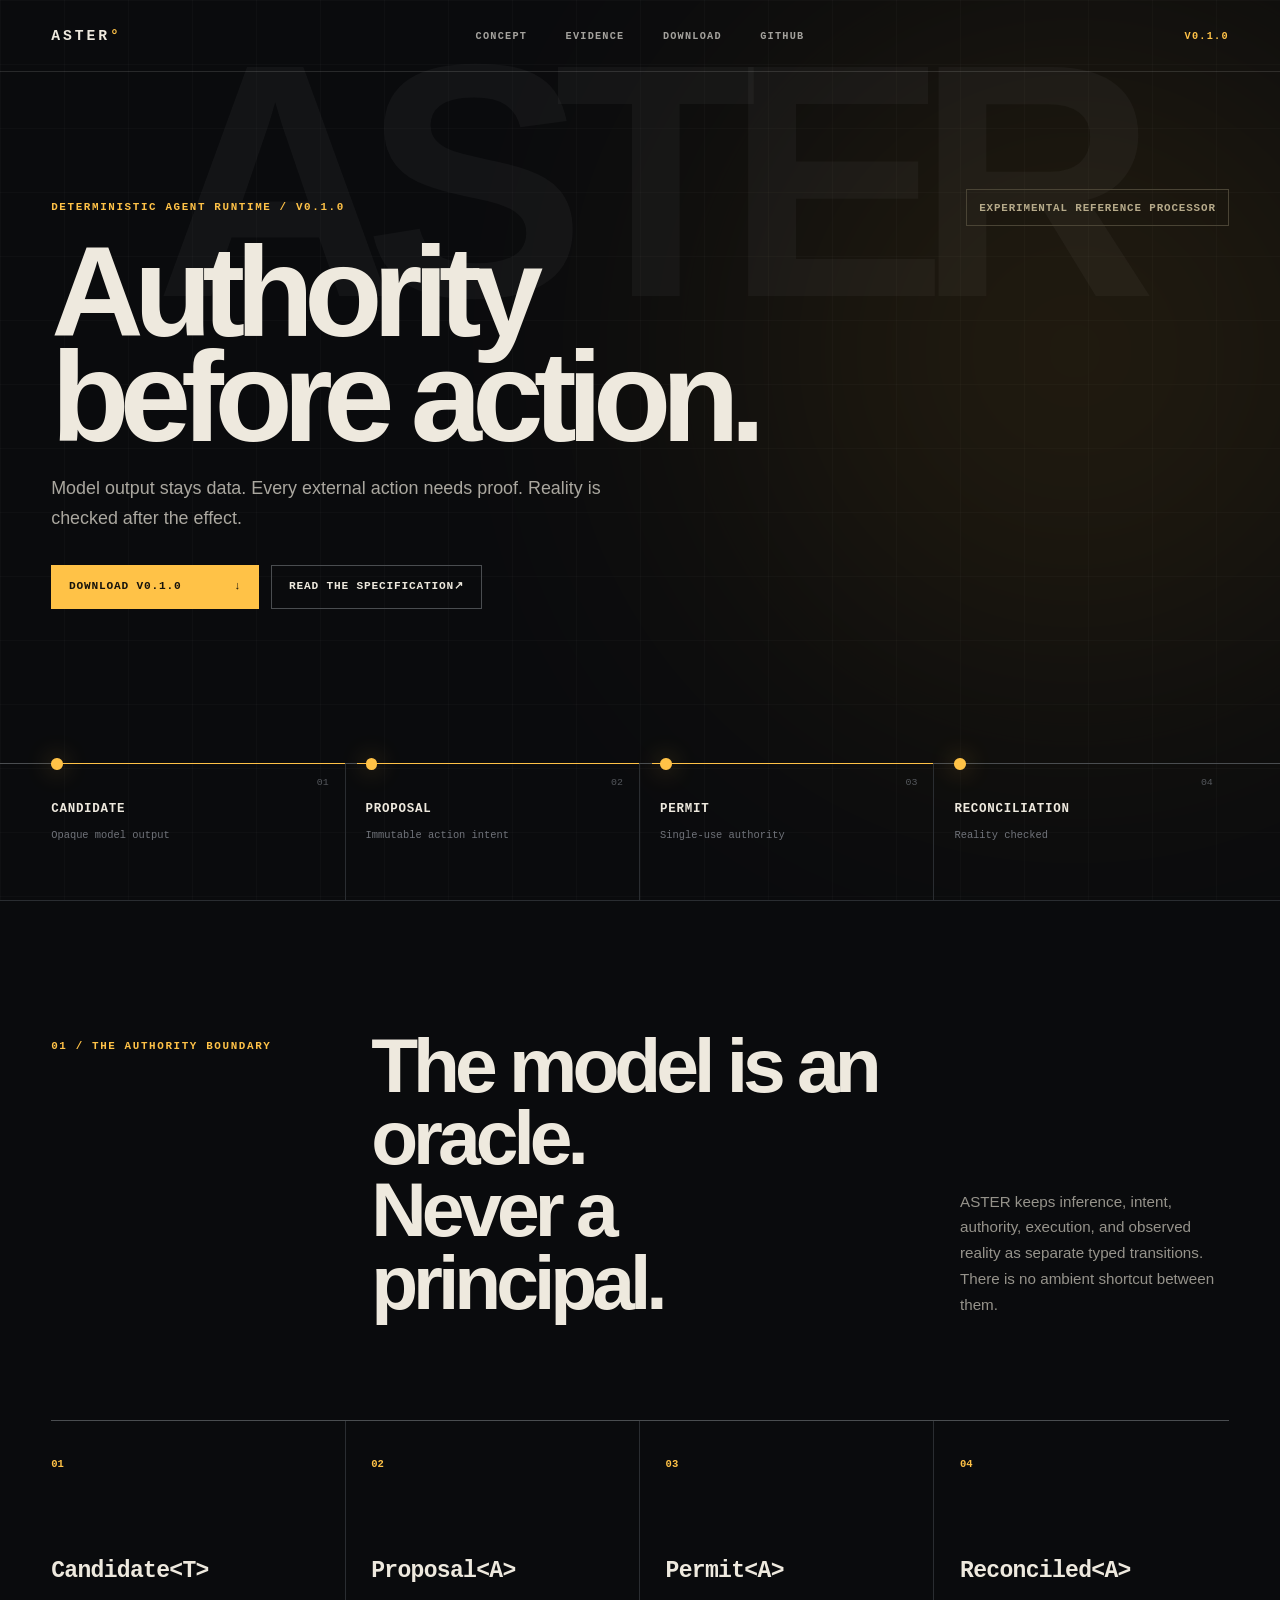
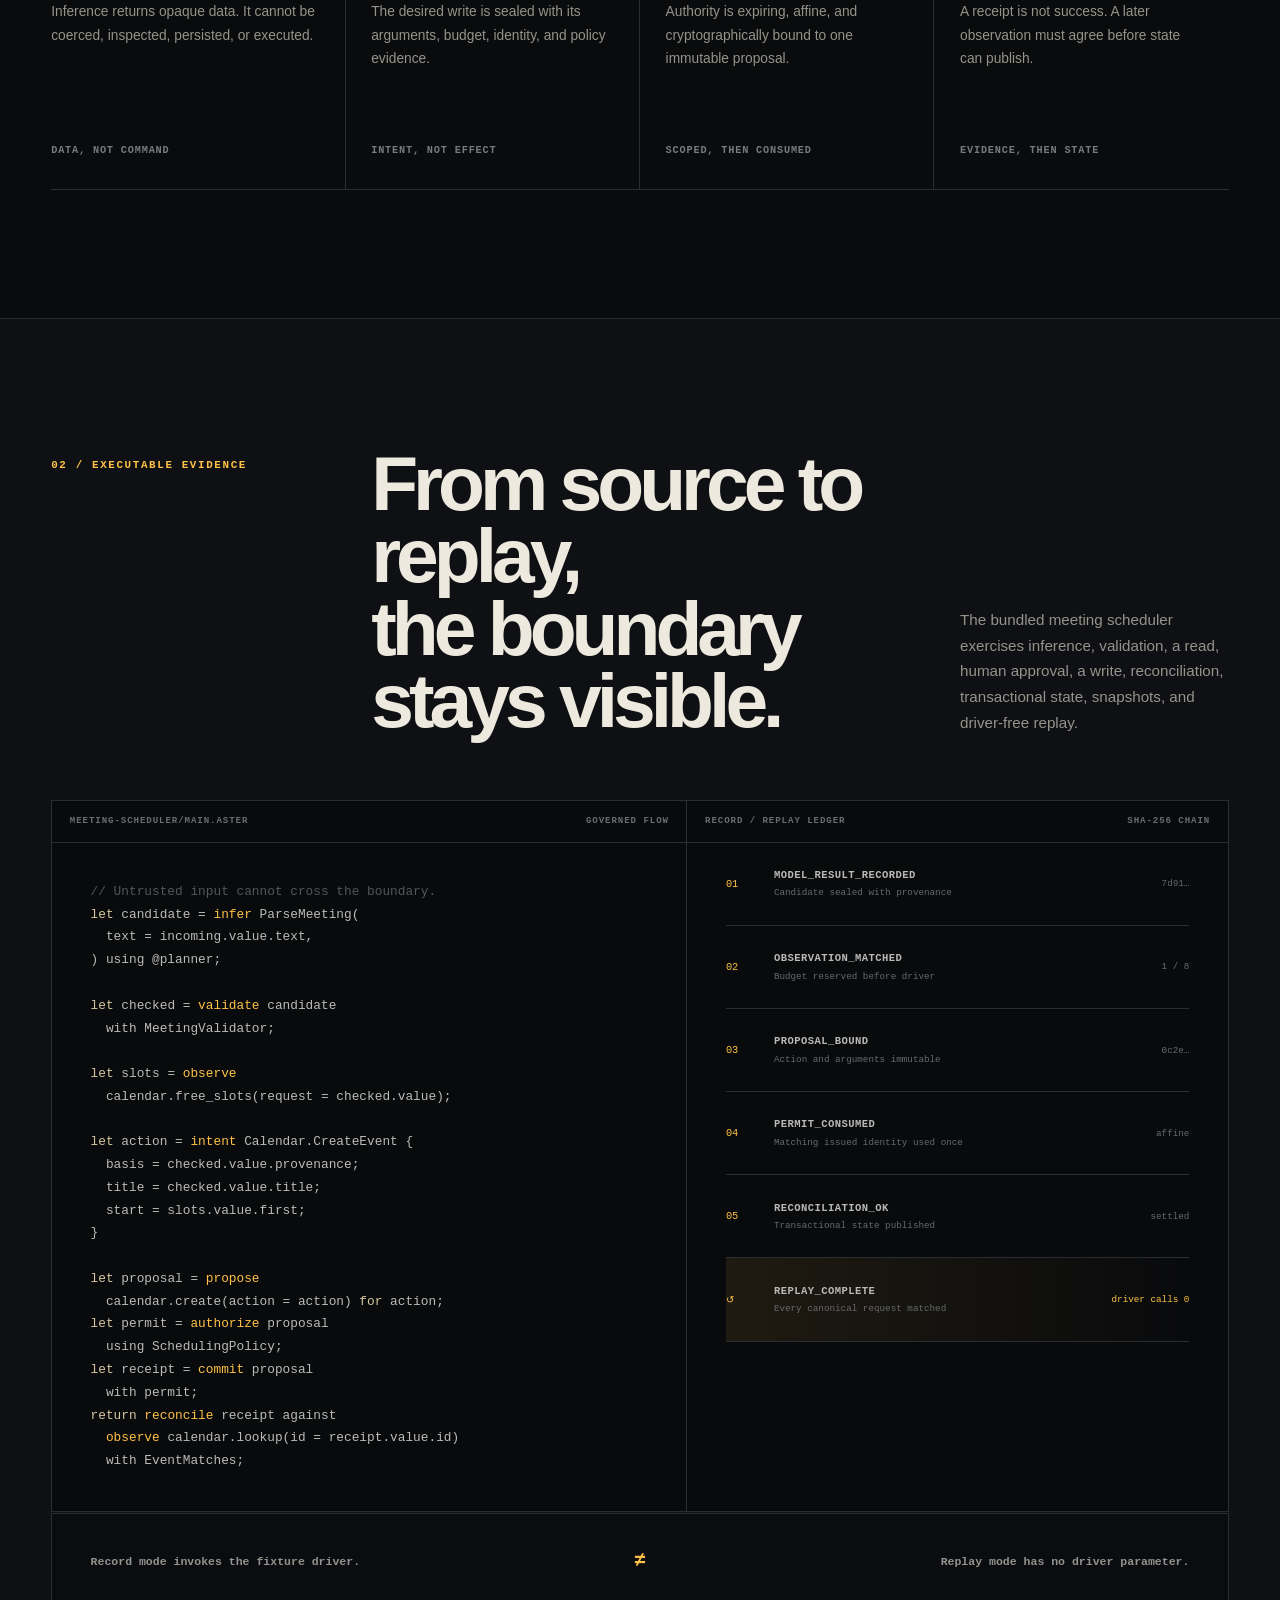
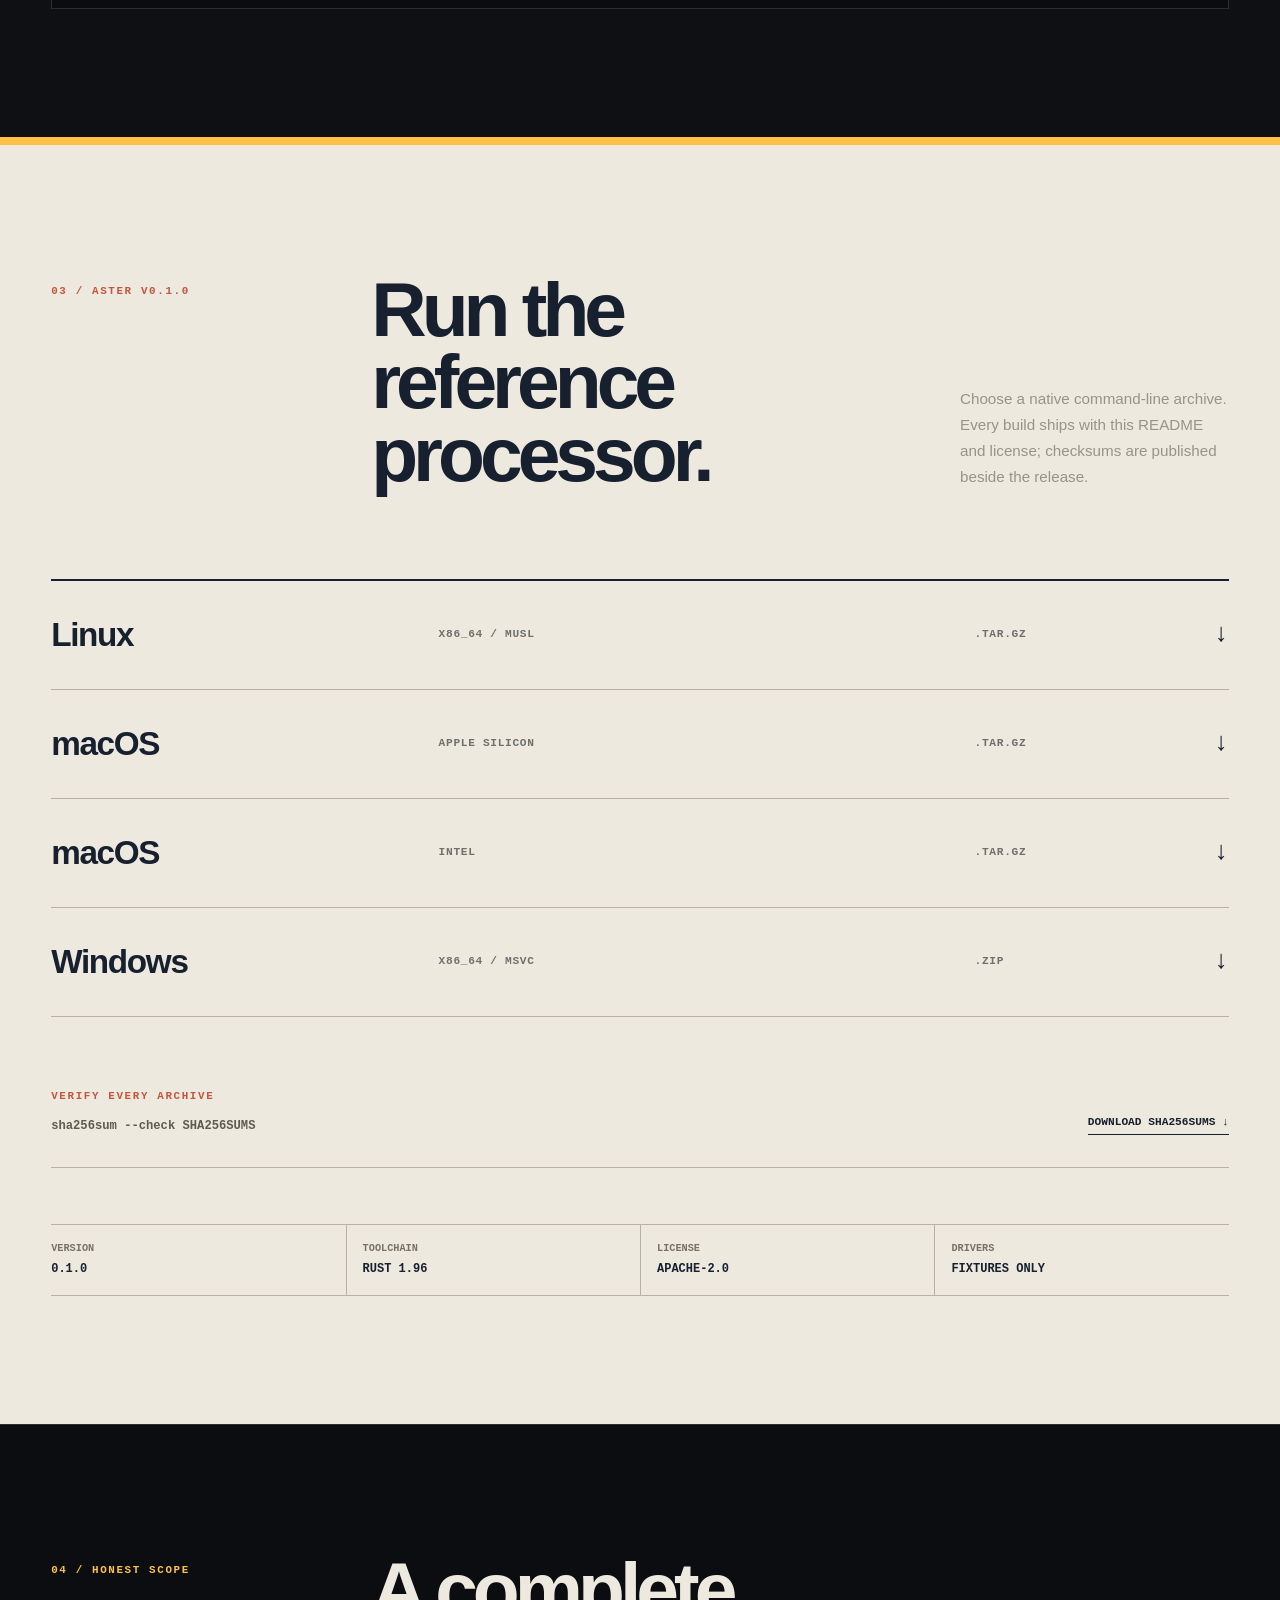
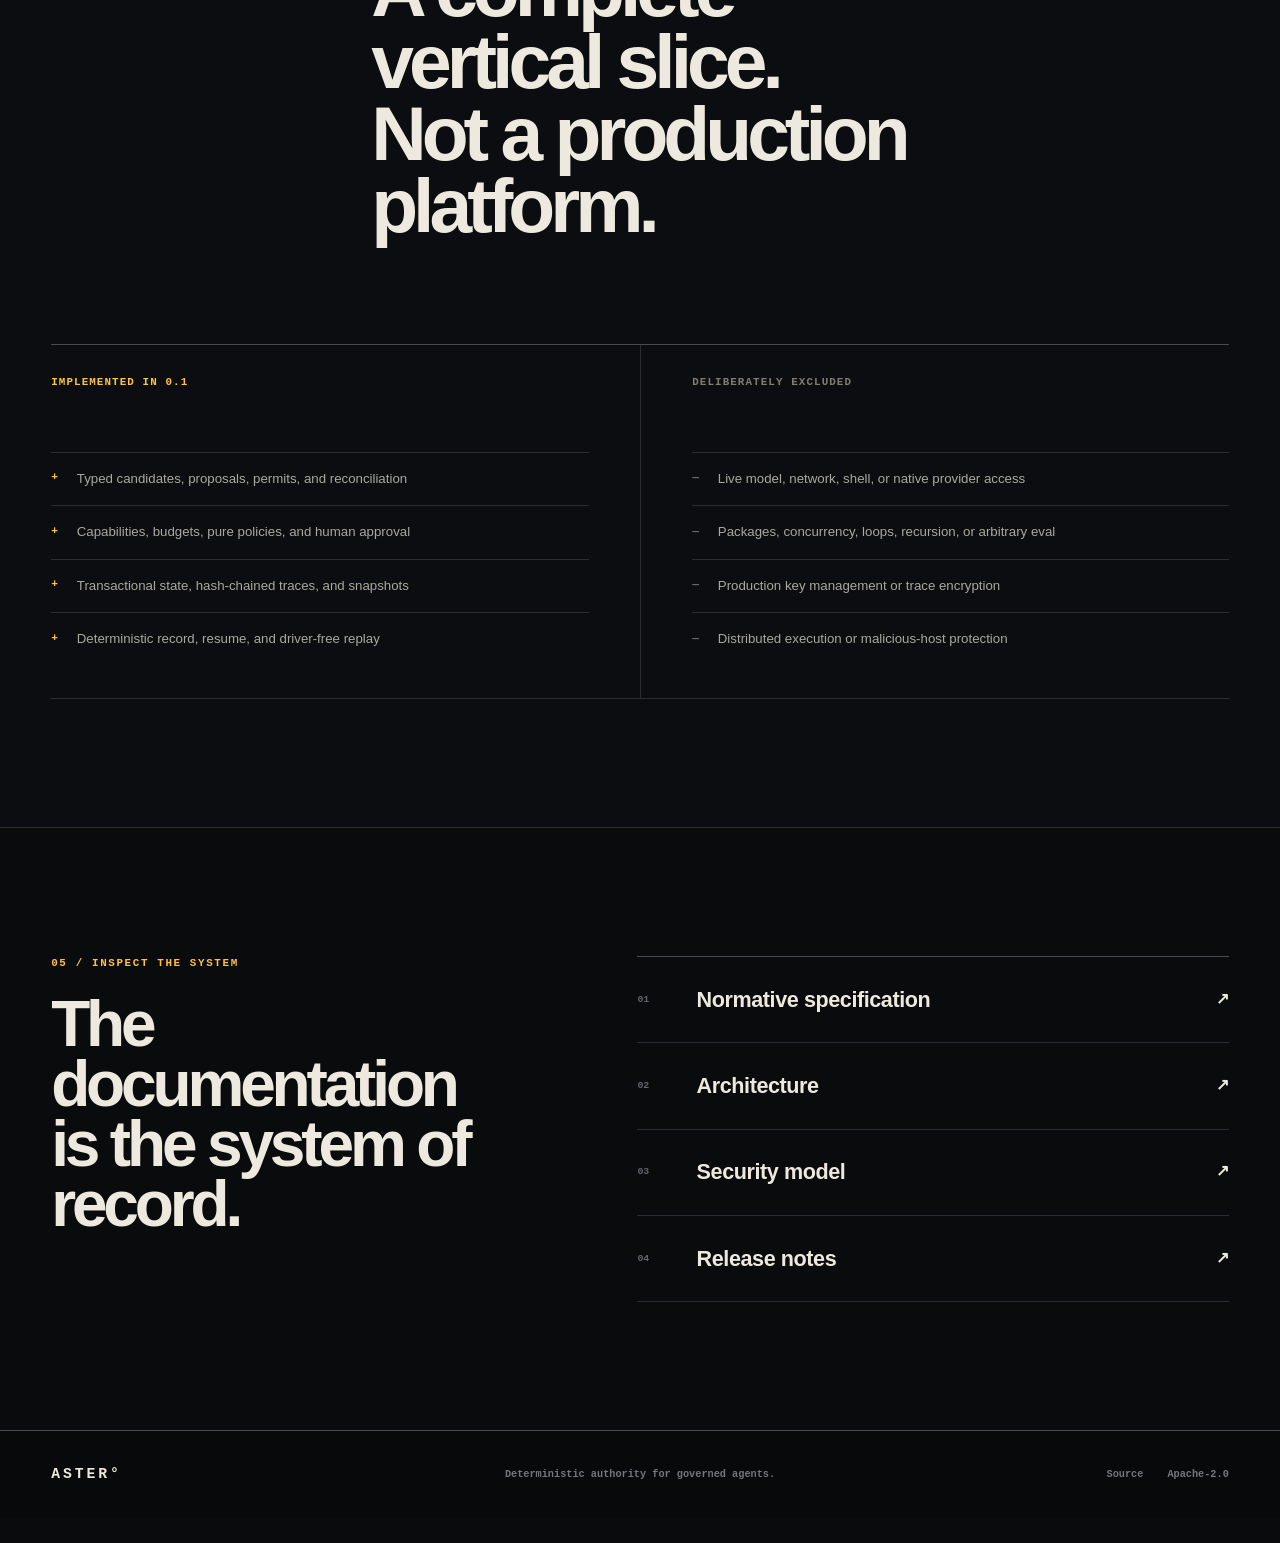
==== site/index.html @ 12bf4c84 "Build ASTER Operational Amber site" ====
<!doctype html>
<html lang="en">
  <head>
    <meta charset="utf-8">
    <meta name="viewport" content="width=device-width, initial-scale=1">
    <meta
      name="description"
      content="ASTER is a deterministic, auditable language and runtime for governed AI agents."
    >
    <meta name="theme-color" content="#0a0b0d">
    <title>ASTER — Authority before action</title>
    <link rel="stylesheet" href="styles.css">
    <script src="site.js" defer></script>
  </head>
  <body>
    <a class="skip-link" href="#main-content">Skip to content</a>

    <header class="site-header" aria-label="Primary navigation">
      <a class="brand" href="#hero" aria-label="ASTER home">
        ASTER<span aria-hidden="true">°</span>
      </a>
      <nav aria-label="Main navigation">
        <a href="#boundary">Concept</a>
        <a href="#evidence">Evidence</a>
        <a href="#download">Download</a>
        <a href="https://github.com/kmizu/aster-lang">GitHub</a>
      </nav>
      <span class="header-version">v0.1.0</span>
    </header>

    <main id="main-content">
      <section class="hero" id="hero" aria-labelledby="hero-title">
        <div class="hero-wordmark" aria-hidden="true">ASTER</div>
        <div class="hero-glow" aria-hidden="true"></div>
        <div class="hero-content">
          <p class="eyebrow">Deterministic agent runtime / v0.1.0</p>
          <p class="status-mark">Experimental reference processor</p>
          <h1 id="hero-title">Authority<br>before action.</h1>
          <p class="hero-lede">
            Model output stays data. Every external action needs proof. Reality
            is checked after the effect.
          </p>
          <div class="hero-actions">
            <a class="button button-primary" href="#download">
              Download v0.1.0 <span aria-hidden="true">↓</span>
            </a>
            <a
              class="button button-secondary"
              href="https://github.com/kmizu/aster-lang/blob/v0.1.0/docs/spec/aster-0.1.md"
            >
              Read the specification <span aria-hidden="true">↗</span>
            </a>
          </div>
        </div>

        <ol class="hero-trace" aria-label="ASTER authority boundary">
          <li class="trace-stage" data-trace-stage>
            <span class="trace-index">01</span>
            <strong>Candidate</strong>
            <span>Opaque model output</span>
          </li>
          <li class="trace-stage" data-trace-stage>
            <span class="trace-index">02</span>
            <strong>Proposal</strong>
            <span>Immutable action intent</span>
          </li>
          <li class="trace-stage" data-trace-stage>
            <span class="trace-index">03</span>
            <strong>Permit</strong>
            <span>Single-use authority</span>
          </li>
          <li class="trace-stage" data-trace-stage>
            <span class="trace-index">04</span>
            <strong>Reconciliation</strong>
            <span>Reality checked</span>
          </li>
        </ol>
      </section>

      <section class="boundary section-dark" id="boundary" aria-labelledby="boundary-title">
        <div class="section-heading reveal" data-reveal>
          <p class="section-index">01 / The authority boundary</p>
          <h2 id="boundary-title">The model is an oracle.<br>Never a principal.</h2>
          <p>
            ASTER keeps inference, intent, authority, execution, and observed
            reality as separate typed transitions. There is no ambient shortcut
            between them.
          </p>
        </div>

        <div class="boundary-flow" aria-label="Four governed value transitions">
          <article class="boundary-step reveal" data-reveal>
            <span class="boundary-number">01</span>
            <h3>Candidate&lt;T&gt;</h3>
            <p>Inference returns opaque data. It cannot be coerced, inspected, persisted, or executed.</p>
            <strong>Data, not command</strong>
          </article>
          <article class="boundary-step reveal" data-reveal>
            <span class="boundary-number">02</span>
            <h3>Proposal&lt;A&gt;</h3>
            <p>The desired write is sealed with its arguments, budget, identity, and policy evidence.</p>
            <strong>Intent, not effect</strong>
          </article>
          <article class="boundary-step reveal" data-reveal>
            <span class="boundary-number">03</span>
            <h3>Permit&lt;A&gt;</h3>
            <p>Authority is expiring, affine, and cryptographically bound to one immutable proposal.</p>
            <strong>Scoped, then consumed</strong>
          </article>
          <article class="boundary-step reveal" data-reveal>
            <span class="boundary-number">04</span>
            <h3>Reconciled&lt;A&gt;</h3>
            <p>A receipt is not success. A later observation must agree before state can publish.</p>
            <strong>Evidence, then state</strong>
          </article>
        </div>
      </section>

      <section class="evidence section-dark" id="evidence" aria-labelledby="evidence-title">
        <div class="section-heading evidence-heading reveal" data-reveal>
          <p class="section-index">02 / Executable evidence</p>
          <h2 id="evidence-title">From source to replay,<br>the boundary stays visible.</h2>
          <p>
            The bundled meeting scheduler exercises inference, validation, a
            read, human approval, a write, reconciliation, transactional state,
            snapshots, and driver-free replay.
          </p>
        </div>

        <div class="evidence-grid">
          <div class="source-panel reveal" data-reveal aria-label="ASTER meeting workflow source">
            <div class="panel-label">
              <span>meeting-scheduler/main.aster</span>
              <span>governed flow</span>
            </div>
            <pre><code><span class="code-dim">// Untrusted input cannot cross the boundary.</span>
<span class="code-keyword">let</span> candidate = <span class="code-effect">infer</span> ParseMeeting(
  text = incoming.value.text,
) using @planner;

<span class="code-keyword">let</span> checked = <span class="code-effect">validate</span> candidate
  with MeetingValidator;

<span class="code-keyword">let</span> slots = <span class="code-effect">observe</span>
  calendar.free_slots(request = checked.value);

<span class="code-keyword">let</span> action = <span class="code-effect">intent</span> Calendar.CreateEvent {
  basis = checked.value.provenance;
  title = checked.value.title;
  start = slots.value.first;
}

<span class="code-keyword">let</span> proposal = <span class="code-effect">propose</span>
  calendar.create(action = action) <span class="code-keyword">for</span> action;
<span class="code-keyword">let</span> permit = <span class="code-effect">authorize</span> proposal
  using SchedulingPolicy;
<span class="code-keyword">let</span> receipt = <span class="code-effect">commit</span> proposal
  with permit;
<span class="code-keyword">return</span> <span class="code-effect">reconcile</span> receipt against
  <span class="code-effect">observe</span> calendar.lookup(id = receipt.value.id)
  with EventMatches;</code></pre>
          </div>

          <div class="ledger reveal" data-reveal aria-label="Recorded ASTER trace">
            <div class="panel-label">
              <span>record / replay ledger</span>
              <span>sha-256 chain</span>
            </div>
            <ol>
              <li>
                <span>01</span>
                <div><strong>MODEL_RESULT_RECORDED</strong><small>Candidate sealed with provenance</small></div>
                <code>7d91…</code>
              </li>
              <li>
                <span>02</span>
                <div><strong>OBSERVATION_MATCHED</strong><small>Budget reserved before driver</small></div>
                <code>1 / 8</code>
              </li>
              <li>
                <span>03</span>
                <div><strong>PROPOSAL_BOUND</strong><small>Action and arguments immutable</small></div>
                <code>0c2e…</code>
              </li>
              <li>
                <span>04</span>
                <div><strong>PERMIT_CONSUMED</strong><small>Matching issued identity used once</small></div>
                <code>affine</code>
              </li>
              <li>
                <span>05</span>
                <div><strong>RECONCILIATION_OK</strong><small>Transactional state published</small></div>
                <code>settled</code>
              </li>
              <li class="ledger-result">
                <span>↺</span>
                <div><strong>REPLAY_COMPLETE</strong><small>Every canonical request matched</small></div>
                <code>driver calls 0</code>
              </li>
            </ol>
          </div>
        </div>

        <div class="evidence-rule reveal" data-reveal>
          <p>Record mode invokes the fixture driver.</p>
          <span aria-hidden="true">≠</span>
          <p>Replay mode has no driver parameter.</p>
        </div>
      </section>

      <section class="download section-light" id="download" aria-labelledby="download-title">
        <div class="download-intro reveal" data-reveal>
          <p class="section-index">03 / ASTER v0.1.0</p>
          <h2 id="download-title">Run the reference processor.</h2>
          <p>
            Choose a native command-line archive. Every build ships with this
            README and license; checksums are published beside the release.
          </p>
        </div>

        <div class="download-list" aria-label="ASTER v0.1.0 downloads">
          <a
            class="download-row reveal"
            data-reveal
            href="https://github.com/kmizu/aster-lang/releases/download/v0.1.0/aster-v0.1.0-x86_64-unknown-linux-musl.tar.gz"
          >
            <span class="download-platform">Linux</span>
            <span class="download-target">x86_64 / musl</span>
            <span class="download-format">.tar.gz</span>
            <span class="download-arrow" aria-hidden="true">↓</span>
          </a>
          <a
            class="download-row reveal"
            data-reveal
            href="https://github.com/kmizu/aster-lang/releases/download/v0.1.0/aster-v0.1.0-aarch64-apple-darwin.tar.gz"
          >
            <span class="download-platform">macOS</span>
            <span class="download-target">Apple Silicon</span>
            <span class="download-format">.tar.gz</span>
            <span class="download-arrow" aria-hidden="true">↓</span>
          </a>
          <a
            class="download-row reveal"
            data-reveal
            href="https://github.com/kmizu/aster-lang/releases/download/v0.1.0/aster-v0.1.0-x86_64-apple-darwin.tar.gz"
          >
            <span class="download-platform">macOS</span>
            <span class="download-target">Intel</span>
            <span class="download-format">.tar.gz</span>
            <span class="download-arrow" aria-hidden="true">↓</span>
          </a>
          <a
            class="download-row reveal"
            data-reveal
            href="https://github.com/kmizu/aster-lang/releases/download/v0.1.0/aster-v0.1.0-x86_64-pc-windows-msvc.zip"
          >
            <span class="download-platform">Windows</span>
            <span class="download-target">x86_64 / MSVC</span>
            <span class="download-format">.zip</span>
            <span class="download-arrow" aria-hidden="true">↓</span>
          </a>
        </div>

        <div class="verify-block reveal" data-reveal>
          <div>
            <p class="verify-label">Verify every archive</p>
            <code>sha256sum --check SHA256SUMS</code>
          </div>
          <a
            class="checksum-link"
            href="https://github.com/kmizu/aster-lang/releases/download/v0.1.0/SHA256SUMS"
          >
            Download SHA256SUMS <span aria-hidden="true">↓</span>
          </a>
        </div>

        <div class="release-meta reveal" data-reveal>
          <span>Version <strong>0.1.0</strong></span>
          <span>Toolchain <strong>Rust 1.96</strong></span>
          <span>License <strong>Apache-2.0</strong></span>
          <span>Drivers <strong>Fixtures only</strong></span>
        </div>
      </section>

      <section class="scope section-dark" aria-labelledby="scope-title">
        <div class="section-heading reveal" data-reveal>
          <p class="section-index">04 / Honest scope</p>
          <h2 id="scope-title">A complete vertical slice.<br>Not a production platform.</h2>
        </div>
        <div class="scope-columns">
          <div class="scope-column reveal" data-reveal>
            <h3>Implemented in 0.1</h3>
            <ul>
              <li>Typed candidates, proposals, permits, and reconciliation</li>
              <li>Capabilities, budgets, pure policies, and human approval</li>
              <li>Transactional state, hash-chained traces, and snapshots</li>
              <li>Deterministic record, resume, and driver-free replay</li>
            </ul>
          </div>
          <div class="scope-column scope-excluded reveal" data-reveal>
            <h3>Deliberately excluded</h3>
            <ul>
              <li>Live model, network, shell, or native provider access</li>
              <li>Packages, concurrency, loops, recursion, or arbitrary eval</li>
              <li>Production key management or trace encryption</li>
              <li>Distributed execution or malicious-host protection</li>
            </ul>
          </div>
        </div>
      </section>

      <section class="docs section-dark" id="docs" aria-labelledby="docs-title">
        <div class="docs-heading reveal" data-reveal>
          <p class="section-index">05 / Inspect the system</p>
          <h2 id="docs-title">The documentation<br>is the system of record.</h2>
        </div>
        <div class="docs-links">
          <a class="docs-link reveal" data-reveal href="https://github.com/kmizu/aster-lang/blob/v0.1.0/docs/spec/aster-0.1.md">
            <span>01</span><strong>Normative specification</strong><i aria-hidden="true">↗</i>
          </a>
          <a class="docs-link reveal" data-reveal href="https://github.com/kmizu/aster-lang/blob/v0.1.0/ARCHITECTURE.md">
            <span>02</span><strong>Architecture</strong><i aria-hidden="true">↗</i>
          </a>
          <a class="docs-link reveal" data-reveal href="https://github.com/kmizu/aster-lang/blob/v0.1.0/docs/design-docs/security-model.md">
            <span>03</span><strong>Security model</strong><i aria-hidden="true">↗</i>
          </a>
          <a class="docs-link reveal" data-reveal href="https://github.com/kmizu/aster-lang/releases/tag/v0.1.0">
            <span>04</span><strong>Release notes</strong><i aria-hidden="true">↗</i>
          </a>
        </div>
      </section>
    </main>

    <footer class="site-footer">
      <a class="footer-brand" href="#hero">ASTER°</a>
      <p>Deterministic authority for governed agents.</p>
      <div>
        <a href="https://github.com/kmizu/aster-lang">Source</a>
        <a href="https://github.com/kmizu/aster-lang/blob/v0.1.0/LICENSE">Apache-2.0</a>
      </div>
    </footer>
  </body>
</html>
---- site/styles.css ----
:root {
  color-scheme: dark;
  --ink: #0a0b0d;
  --ink-raised: #0e1013;
  --ink-soft: #17191d;
  --paper: #eee9de;
  --paper-bright: #f6f1e7;
  --paper-ink: #17202e;
  --muted: #96938b;
  --muted-dark: #6f706d;
  --line: #2a2d31;
  --line-strong: #4a4d50;
  --amber: #ffc247;
  --amber-soft: #d79a24;
  --red: #c3563f;
  --sans: Inter, "Helvetica Neue", Helvetica, Arial, sans-serif;
  --mono: "SFMono-Regular", Consolas, "Liberation Mono", Menlo, monospace;
  --page-pad: clamp(1.25rem, 4vw, 4.5rem);
  --header-height: 4.5rem;
}

*,
*::before,
*::after {
  box-sizing: border-box;
}

html {
  scroll-behavior: smooth;
  background: var(--ink);
}

body {
  margin: 0;
  overflow-x: hidden;
  color: var(--paper);
  background: var(--ink);
  font-family: var(--sans);
  -webkit-font-smoothing: antialiased;
  text-rendering: optimizeLegibility;
}

a {
  color: inherit;
}

button,
a {
  -webkit-tap-highlight-color: transparent;
}

a:focus-visible {
  outline: 3px solid var(--amber);
  outline-offset: 5px;
}

::selection {
  color: var(--ink);
  background: var(--amber);
}

.skip-link {
  position: fixed;
  z-index: 100;
  top: 1rem;
  left: 1rem;
  padding: .75rem 1rem;
  color: var(--ink);
  background: var(--amber);
  font: 800 .75rem/1 var(--mono);
  text-decoration: none;
  transform: translateY(-200%);
  transition: transform 160ms ease;
}

.skip-link:focus {
  transform: translateY(0);
}

.site-header {
  position: absolute;
  z-index: 20;
  top: 0;
  left: 0;
  display: grid;
  grid-template-columns: 1fr auto 1fr;
  align-items: center;
  width: 100%;
  height: var(--header-height);
  padding: 0 var(--page-pad);
  border-bottom: 1px solid rgba(255, 255, 255, .12);
  font-family: var(--mono);
  text-transform: uppercase;
}

.brand,
.footer-brand {
  width: fit-content;
  font-size: .92rem;
  font-weight: 800;
  letter-spacing: .2em;
  text-decoration: none;
}

.brand span {
  color: var(--amber);
}

.site-header nav {
  display: flex;
  gap: clamp(1rem, 3vw, 2.5rem);
}

.site-header nav a,
.header-version {
  color: #a4a29d;
  font-size: .64rem;
  font-weight: 700;
  letter-spacing: .12em;
  text-decoration: none;
  transition: color 160ms ease;
}

.site-header nav a:hover {
  color: var(--paper);
}

.header-version {
  justify-self: end;
  color: var(--amber);
}

.hero {
  position: relative;
  display: grid;
  min-height: 100svh;
  padding: calc(var(--header-height) + clamp(3.5rem, 10vh, 7rem)) var(--page-pad) 0;
  overflow: hidden;
  isolation: isolate;
  background:
    linear-gradient(rgba(255,255,255,.018) 1px, transparent 1px),
    linear-gradient(90deg, rgba(255,255,255,.018) 1px, transparent 1px),
    var(--ink);
  background-size: 64px 64px;
}

.hero-wordmark {
  position: absolute;
  z-index: -1;
  top: calc(var(--header-height) - 1.5rem);
  left: 50%;
  color: rgba(255, 255, 255, .035);
  font-size: clamp(8rem, 26vw, 26rem);
  font-weight: 900;
  letter-spacing: -.095em;
  line-height: .8;
  white-space: nowrap;
  transform: translateX(-50%);
  user-select: none;
}

.hero-glow {
  position: absolute;
  z-index: -2;
  top: 2%;
  right: -10%;
  width: min(52vw, 48rem);
  aspect-ratio: 1;
  border-radius: 50%;
  background: var(--amber-soft);
  filter: blur(150px);
  opacity: .12;
}

.hero-content {
  position: relative;
  z-index: 2;
  align-self: center;
  width: min(100%, 76rem);
  padding-bottom: clamp(3rem, 8vh, 6rem);
}

.eyebrow,
.section-index,
.status-mark,
.panel-label,
.verify-label {
  font-family: var(--mono);
  font-size: .68rem;
  font-weight: 800;
  letter-spacing: .15em;
  line-height: 1.3;
  text-transform: uppercase;
}

.eyebrow,
.section-index {
  color: var(--amber);
}

.status-mark {
  position: absolute;
  top: 0;
  right: 0;
  margin: 0;
  padding: .65rem .75rem;
  border: 1px solid #4a4435;
  color: #b6aa8a;
  letter-spacing: .08em;
}

.hero h1 {
  max-width: 12ch;
  margin: clamp(1.2rem, 2vw, 2rem) 0 1.5rem;
  font-size: clamp(4rem, 10vw, 9.5rem);
  font-weight: 760;
  letter-spacing: -.075em;
  line-height: .82;
}

.hero-lede {
  max-width: 38rem;
  margin: 0;
  color: #aaa79f;
  font-size: clamp(1rem, 1.4vw, 1.25rem);
  line-height: 1.65;
}

.hero-actions {
  display: flex;
  flex-wrap: wrap;
  gap: .75rem;
  margin-top: 2rem;
}

.button {
  display: inline-flex;
  align-items: center;
  justify-content: space-between;
  min-width: 13rem;
  padding: .95rem 1.05rem;
  border: 1px solid var(--line-strong);
  font: 800 .7rem/1 var(--mono);
  letter-spacing: .07em;
  text-decoration: none;
  text-transform: uppercase;
  transition: color 180ms ease, background 180ms ease, border-color 180ms ease, transform 180ms ease;
}

.button:hover {
  transform: translateY(-2px);
}

.button-primary {
  border-color: var(--amber);
  color: #16130c;
  background: var(--amber);
}

.button-primary:hover {
  background: #ffd171;
}

.button-secondary:hover {
  border-color: #8f8f8d;
  background: rgba(255, 255, 255, .04);
}

.hero-trace {
  position: relative;
  z-index: 2;
  align-self: end;
  display: grid;
  grid-template-columns: repeat(4, 1fr);
  margin: 0 calc(var(--page-pad) * -1);
  padding: 0 var(--page-pad);
  border-top: 1px solid var(--line-strong);
  list-style: none;
}

.trace-stage {
  position: relative;
  min-height: 8.5rem;
  padding: 2.4rem 1.25rem 1.3rem 0;
  border-right: 1px solid var(--line);
  font-family: var(--mono);
}

.trace-stage:last-child {
  border-right: 0;
  padding-left: 1.25rem;
}

.trace-stage:not(:first-child) {
  padding-left: 1.25rem;
}

.trace-stage::before {
  position: absolute;
  top: -.37rem;
  left: 0;
  width: .72rem;
  height: .72rem;
  border: 2px solid var(--amber);
  border-radius: 50%;
  background: var(--ink);
  content: "";
  transition: background 260ms ease, box-shadow 260ms ease;
}

.trace-stage:not(:first-child)::before {
  left: 1.25rem;
}

.trace-stage::after {
  position: absolute;
  top: -.05rem;
  left: .72rem;
  width: calc(100% - .72rem);
  height: 1px;
  background: var(--amber);
  content: "";
  transform: scaleX(0);
  transform-origin: left;
  transition: transform 500ms ease;
}

.trace-stage.is-active::before {
  background: var(--amber);
  box-shadow: 0 0 1.5rem rgba(255, 194, 71, .45);
}

.trace-stage.is-active::after {
  transform: scaleX(1);
}

.trace-stage:last-child::after {
  display: none;
}

.trace-index {
  position: absolute;
  top: .8rem;
  right: 1rem;
  color: #55585d;
  font-size: .62rem;
}

.trace-stage strong {
  display: block;
  margin-bottom: .55rem;
  color: var(--paper);
  font-size: .78rem;
  letter-spacing: .06em;
  text-transform: uppercase;
}

.trace-stage > span:last-child {
  color: #70737a;
  font-size: .65rem;
  line-height: 1.4;
}

.section-dark,
.section-light {
  padding: clamp(5rem, 10vw, 10rem) var(--page-pad);
}

.section-dark {
  background: var(--ink);
}

.section-light {
  color: var(--paper-ink);
  background: var(--paper);
}

.section-heading {
  display: grid;
  grid-template-columns: minmax(12rem, .75fr) minmax(20rem, 1.5fr) minmax(16rem, .75fr);
  gap: clamp(1.5rem, 4vw, 5rem);
  align-items: end;
  margin-bottom: clamp(4rem, 8vw, 7rem);
}

.section-heading .section-index {
  align-self: start;
  margin: .65rem 0 0;
}

.section-heading h2,
.download-intro h2,
.docs-heading h2 {
  margin: 0;
  font-size: clamp(2.7rem, 6vw, 6.5rem);
  font-weight: 700;
  letter-spacing: -.065em;
  line-height: .94;
}

.section-heading > p:last-child,
.download-intro > p:last-child {
  margin: 0;
  color: var(--muted);
  font-size: .95rem;
  line-height: 1.7;
}

.boundary {
  border-top: 1px solid var(--line);
}

.boundary-flow {
  display: grid;
  grid-template-columns: repeat(4, 1fr);
  border-top: 1px solid var(--line-strong);
  border-bottom: 1px solid var(--line);
}

.boundary-step {
  position: relative;
  min-height: 23rem;
  padding: 2rem clamp(1.2rem, 2vw, 2rem) 2rem 0;
  border-right: 1px solid var(--line);
}

.boundary-step:not(:first-child) {
  padding-left: clamp(1.2rem, 2vw, 2rem);
}

.boundary-step:last-child {
  border-right: 0;
}

.boundary-number {
  color: var(--amber);
  font: 700 .66rem/1 var(--mono);
}

.boundary-step h3 {
  margin: 5.5rem 0 1rem;
  font: 600 clamp(1.1rem, 1.8vw, 1.55rem)/1.1 var(--mono);
  letter-spacing: -.03em;
}

.boundary-step p {
  max-width: 18rem;
  margin: 0;
  color: var(--muted);
  font-size: .86rem;
  line-height: 1.7;
}

.boundary-step strong {
  position: absolute;
  bottom: 2rem;
  left: 0;
  color: #777a80;
  font: 700 .64rem/1.4 var(--mono);
  letter-spacing: .08em;
  text-transform: uppercase;
}

.boundary-step:not(:first-child) strong {
  left: clamp(1.2rem, 2vw, 2rem);
}

.evidence {
  border-top: 1px solid var(--line);
  background: var(--ink-raised);
}

.evidence-heading {
  margin-bottom: 4rem;
}

.evidence-grid {
  display: grid;
  grid-template-columns: 1.08fr .92fr;
  gap: 1px;
  border: 1px solid var(--line);
  background: var(--line);
}

.source-panel,
.ledger {
  min-width: 0;
  background: #090a0c;
}

.panel-label {
  display: flex;
  justify-content: space-between;
  padding: .9rem 1.1rem;
  border-bottom: 1px solid var(--line);
  color: #696c72;
  font-size: .57rem;
  letter-spacing: .1em;
}

.source-panel pre {
  margin: 0;
  padding: clamp(1.25rem, 3vw, 2.5rem);
  overflow-x: auto;
  color: #bbbcb9;
  font: 500 clamp(.69rem, 1vw, .83rem)/1.78 var(--mono);
  tab-size: 2;
}

.code-dim {
  color: #52555a;
}

.code-keyword {
  color: #d8c7a2;
}

.code-effect {
  color: var(--amber);
}

.ledger ol {
  margin: 0;
  padding: 0 clamp(1.25rem, 3vw, 2.5rem);
  list-style: none;
}

.ledger li {
  display: grid;
  grid-template-columns: 2rem 1fr auto;
  gap: 1rem;
  align-items: center;
  min-height: 5.2rem;
  border-bottom: 1px solid var(--line);
  font-family: var(--mono);
}

.ledger li > span {
  color: var(--amber);
  font-size: .65rem;
}

.ledger li strong,
.ledger li small {
  display: block;
}

.ledger li strong {
  margin-bottom: .4rem;
  color: #b9b9b5;
  font-size: .66rem;
  letter-spacing: .04em;
}

.ledger li small,
.ledger li code {
  color: #66696f;
  font-size: .58rem;
}

.ledger-result {
  color: var(--paper);
  background: linear-gradient(90deg, rgba(255, 194, 71, .09), transparent);
}

.ledger-result code {
  color: var(--amber) !important;
}

.evidence-rule {
  display: grid;
  grid-template-columns: 1fr auto 1fr;
  gap: 2rem;
  align-items: center;
  margin-top: 1px;
  padding: 2rem clamp(1.25rem, 3vw, 2.5rem);
  border: 1px solid var(--line);
  color: #93938e;
  background: #0b0c0f;
  font: 600 .72rem/1.5 var(--mono);
}

.evidence-rule p {
  margin: 0;
}

.evidence-rule p:last-child {
  text-align: right;
}

.evidence-rule span {
  color: var(--amber);
  font-size: 1.25rem;
}

.download {
  border-top: .5rem solid var(--amber);
}

.download-intro {
  display: grid;
  grid-template-columns: minmax(12rem, .75fr) minmax(20rem, 1.5fr) minmax(16rem, .75fr);
  gap: clamp(1.5rem, 4vw, 5rem);
  align-items: end;
  margin-bottom: clamp(4rem, 7vw, 6rem);
}

.download-intro .section-index {
  align-self: start;
  margin: .65rem 0 0;
  color: var(--red);
}

.download-list {
  border-top: 2px solid var(--paper-ink);
}

.download-row {
  position: relative;
  display: grid;
  grid-template-columns: 1fr 1.4fr .6fr auto;
  gap: 1rem;
  align-items: center;
  min-height: 6.8rem;
  border-bottom: 1px solid #b8b1a5;
  text-decoration: none;
  transition: color 180ms ease, padding 180ms ease, background 180ms ease;
}

.download-row::before {
  position: absolute;
  z-index: 0;
  inset: 0;
  background: var(--paper-ink);
  content: "";
  transform: scaleY(0);
  transform-origin: bottom;
  transition: transform 220ms ease;
}

.download-row:hover,
.download-row:focus-visible {
  color: var(--paper-bright);
  padding-right: 1rem;
  padding-left: 1rem;
}

.download-row:hover::before,
.download-row:focus-visible::before {
  transform: scaleY(1);
}

.download-row > span {
  position: relative;
  z-index: 1;
}

.download-platform {
  font-size: clamp(1.4rem, 2.6vw, 2.4rem);
  font-weight: 700;
  letter-spacing: -.04em;
}

.download-target,
.download-format {
  color: var(--muted-dark);
  font: 650 .7rem/1.4 var(--mono);
  letter-spacing: .06em;
  text-transform: uppercase;
}

.download-row:hover .download-target,
.download-row:hover .download-format,
.download-row:focus-visible .download-target,
.download-row:focus-visible .download-format {
  color: #b9b6ae;
}

.download-arrow {
  font: 600 1.6rem/1 var(--mono);
}

.verify-block {
  display: flex;
  align-items: end;
  justify-content: space-between;
  gap: 2rem;
  margin-top: 2.5rem;
  padding: 2rem 0;
  border-bottom: 1px solid #b8b1a5;
}

.verify-label {
  margin: 0 0 .75rem;
  color: var(--red);
}

.verify-block code {
  color: #5f5b54;
  font: 600 .76rem/1.4 var(--mono);
}

.checksum-link {
  padding-bottom: .35rem;
  border-bottom: 1px solid currentColor;
  font: 800 .7rem/1 var(--mono);
  text-decoration: none;
  text-transform: uppercase;
}

.release-meta {
  display: grid;
  grid-template-columns: repeat(4, 1fr);
  margin-top: 3.5rem;
  border-top: 1px solid #b8b1a5;
  border-bottom: 1px solid #b8b1a5;
}

.release-meta span {
  padding: 1rem 0;
  color: #777168;
  font: 600 .64rem/1.45 var(--mono);
  text-transform: uppercase;
}

.release-meta span:not(:first-child) {
  padding-left: 1rem;
  border-left: 1px solid #b8b1a5;
}

.release-meta strong {
  display: block;
  margin-top: .35rem;
  color: var(--paper-ink);
  font-size: .75rem;
}

.scope {
  border-top: 1px solid var(--line);
  background: #0c0d10;
}

.scope-columns {
  display: grid;
  grid-template-columns: 1fr 1fr;
  border-top: 1px solid var(--line-strong);
  border-bottom: 1px solid var(--line);
}

.scope-column {
  min-height: 22rem;
  padding: 2rem clamp(1.5rem, 4vw, 4rem) 2rem 0;
}

.scope-column + .scope-column {
  padding-right: 0;
  padding-left: clamp(1.5rem, 4vw, 4rem);
  border-left: 1px solid var(--line);
}

.scope-column h3 {
  margin: 0 0 4rem;
  color: var(--amber);
  font: 800 .68rem/1 var(--mono);
  letter-spacing: .1em;
  text-transform: uppercase;
}

.scope-excluded h3 {
  color: #817d75;
}

.scope-column ul {
  margin: 0;
  padding: 0;
  list-style: none;
}

.scope-column li {
  position: relative;
  padding: 1rem 0 1rem 1.6rem;
  border-top: 1px solid var(--line);
  color: #aaa8a1;
  font-size: .83rem;
  line-height: 1.55;
}

.scope-column li::before {
  position: absolute;
  top: 1.22rem;
  left: 0;
  color: var(--amber);
  font: 700 .7rem/1 var(--mono);
  content: "+";
}

.scope-excluded li::before {
  color: #686b70;
  content: "—";
}

.docs {
  display: grid;
  grid-template-columns: .9fr 1.1fr;
  gap: clamp(3rem, 8vw, 8rem);
  border-top: 1px solid var(--line);
}

.docs-heading .section-index {
  margin: 0 0 1.5rem;
}

.docs-heading h2 {
  font-size: clamp(2.6rem, 5vw, 5.5rem);
}

.docs-links {
  border-top: 1px solid var(--line-strong);
}

.docs-link {
  display: grid;
  grid-template-columns: 2.5rem 1fr auto;
  gap: 1.2rem;
  align-items: center;
  min-height: 5.4rem;
  border-bottom: 1px solid var(--line);
  text-decoration: none;
  transition: color 180ms ease, padding 180ms ease, background 180ms ease;
}

.docs-link:hover,
.docs-link:focus-visible {
  padding: 0 1rem;
  color: var(--amber);
  background: rgba(255, 255, 255, .025);
}

.docs-link span {
  color: #62656b;
  font: 700 .62rem/1 var(--mono);
}

.docs-link strong {
  font-size: clamp(1rem, 1.7vw, 1.35rem);
  font-weight: 600;
  letter-spacing: -.02em;
}

.docs-link i {
  font: normal 700 1rem/1 var(--mono);
}

.site-footer {
  display: grid;
  grid-template-columns: 1fr 1fr 1fr;
  align-items: center;
  padding: 2rem var(--page-pad);
  border-top: 1px solid var(--line-strong);
  color: #74767a;
  background: #08090b;
  font: 600 .64rem/1.5 var(--mono);
}

.site-footer p {
  margin: 0;
  text-align: center;
}

.site-footer > div {
  display: flex;
  justify-content: end;
  gap: 1.5rem;
}

.site-footer > div a {
  text-decoration: none;
}

.footer-brand {
  color: var(--paper);
}

.js .hero-content > *,
.js .hero-trace {
  opacity: 0;
  transform: translateY(1.5rem);
}

.js.is-ready .hero-content > *,
.js.is-ready .hero-trace {
  opacity: 1;
  transform: translateY(0);
  transition: opacity 650ms ease, transform 650ms cubic-bezier(.22, 1, .36, 1);
}

.js.is-ready .hero-content > :nth-child(2) { transition-delay: 80ms; }
.js.is-ready .hero-content > :nth-child(3) { transition-delay: 120ms; }
.js.is-ready .hero-content > :nth-child(4) { transition-delay: 190ms; }
.js.is-ready .hero-content > :nth-child(5) { transition-delay: 250ms; }
.js.is-ready .hero-trace { transition-delay: 320ms; }

.js .reveal {
  opacity: 0;
  transform: translateY(2rem);
  transition: opacity 650ms ease, transform 650ms cubic-bezier(.22, 1, .36, 1);
}

.js .reveal.is-visible {
  opacity: 1;
  transform: translateY(0);
}

@media (max-width: 980px) {
  .site-header {
    grid-template-columns: 1fr auto;
  }

  .site-header nav {
    display: none;
  }

  .header-version {
    grid-column: 2;
  }

  .status-mark {
    position: static;
    display: inline-block;
    margin: 1rem 0 0;
  }

  .hero-content {
    align-self: end;
  }

  .hero h1 {
    font-size: clamp(4rem, 14vw, 8rem);
  }

  .section-heading,
  .download-intro {
    grid-template-columns: 1fr 2fr;
  }

  .section-heading > p:last-child,
  .download-intro > p:last-child {
    grid-column: 2;
  }

  .boundary-flow {
    grid-template-columns: 1fr 1fr;
  }

  .boundary-step:nth-child(2) {
    border-right: 0;
  }

  .boundary-step:nth-child(-n + 2) {
    border-bottom: 1px solid var(--line);
  }

  .evidence-grid {
    grid-template-columns: 1fr;
  }

  .release-meta {
    grid-template-columns: 1fr 1fr;
  }

  .release-meta span:nth-child(3) {
    border-left: 0;
    border-top: 1px solid #b8b1a5;
  }

  .release-meta span:nth-child(4) {
    border-top: 1px solid #b8b1a5;
  }

  .docs {
    grid-template-columns: 1fr;
  }
}

@media (max-width: 680px) {
  :root {
    --page-pad: 1.2rem;
    --header-height: 4rem;
  }

  .hero {
    min-height: auto;
    padding-top: calc(var(--header-height) + 4.5rem);
  }

  .hero-wordmark {
    top: 4rem;
    font-size: 34vw;
  }

  .hero-content {
    padding-bottom: 4.5rem;
  }

  .hero h1 {
    margin-top: 1.5rem;
    font-size: clamp(3.5rem, 19vw, 6rem);
  }

  .hero-actions,
  .button {
    width: 100%;
  }

  .hero-trace {
    grid-template-columns: 1fr 1fr;
  }

  .trace-stage {
    min-height: 7.5rem;
    border-bottom: 1px solid var(--line);
  }

  .trace-stage:nth-child(2) {
    border-right: 0;
  }

  .section-dark,
  .section-light {
    padding-top: 5.5rem;
    padding-bottom: 5.5rem;
  }

  .section-heading,
  .download-intro {
    display: block;
  }

  .section-heading .section-index,
  .download-intro .section-index {
    margin-bottom: 1.5rem;
  }

  .section-heading h2,
  .download-intro h2,
  .docs-heading h2 {
    font-size: clamp(2.55rem, 13vw, 4.6rem);
  }

  .section-heading > p:last-child,
  .download-intro > p:last-child {
    margin-top: 1.5rem;
  }

  .boundary-flow {
    grid-template-columns: 1fr;
  }

  .boundary-step,
  .boundary-step:not(:first-child) {
    min-height: 19rem;
    padding-right: 0;
    padding-left: 0;
    border-right: 0;
    border-bottom: 1px solid var(--line);
  }

  .boundary-step:not(:first-child) strong {
    left: 0;
  }

  .source-panel pre {
    font-size: .65rem;
  }

  .ledger li {
    grid-template-columns: 1.5rem 1fr;
  }

  .ledger li code {
    grid-column: 2;
    padding-bottom: .8rem;
  }

  .evidence-rule {
    grid-template-columns: 1fr;
  }

  .evidence-rule p:last-child {
    text-align: left;
  }

  .download-row {
    grid-template-columns: 1fr auto;
    gap: .45rem;
    padding: 1rem 0;
  }

  .download-target,
  .download-format {
    grid-column: 1;
  }

  .download-arrow {
    grid-column: 2;
    grid-row: 1 / span 3;
  }

  .verify-block {
    display: block;
  }

  .checksum-link {
    display: inline-block;
    margin-top: 1.5rem;
  }

  .release-meta,
  .scope-columns {
    grid-template-columns: 1fr;
  }

  .release-meta span:not(:first-child) {
    padding-left: 0;
    border-top: 1px solid #b8b1a5;
    border-left: 0;
  }

  .scope-column,
  .scope-column + .scope-column {
    min-height: 0;
    padding: 2rem 0;
    border-left: 0;
  }

  .scope-column + .scope-column {
    border-top: 1px solid var(--line-strong);
  }

  .scope-column h3 {
    margin-bottom: 2rem;
  }

  .site-footer {
    grid-template-columns: 1fr auto;
    gap: 1rem;
  }

  .site-footer p {
    display: none;
  }
}

@media (prefers-reduced-motion: reduce) {
  html {
    scroll-behavior: auto;
  }

  *,
  *::before,
  *::after {
    scroll-behavior: auto !important;
    animation-duration: .01ms !important;
    animation-iteration-count: 1 !important;
    transition-duration: .01ms !important;
  }

  .js .hero-content > *,
  .js .hero-trace,
  .js .reveal {
    opacity: 1;
    transform: none;
  }
}
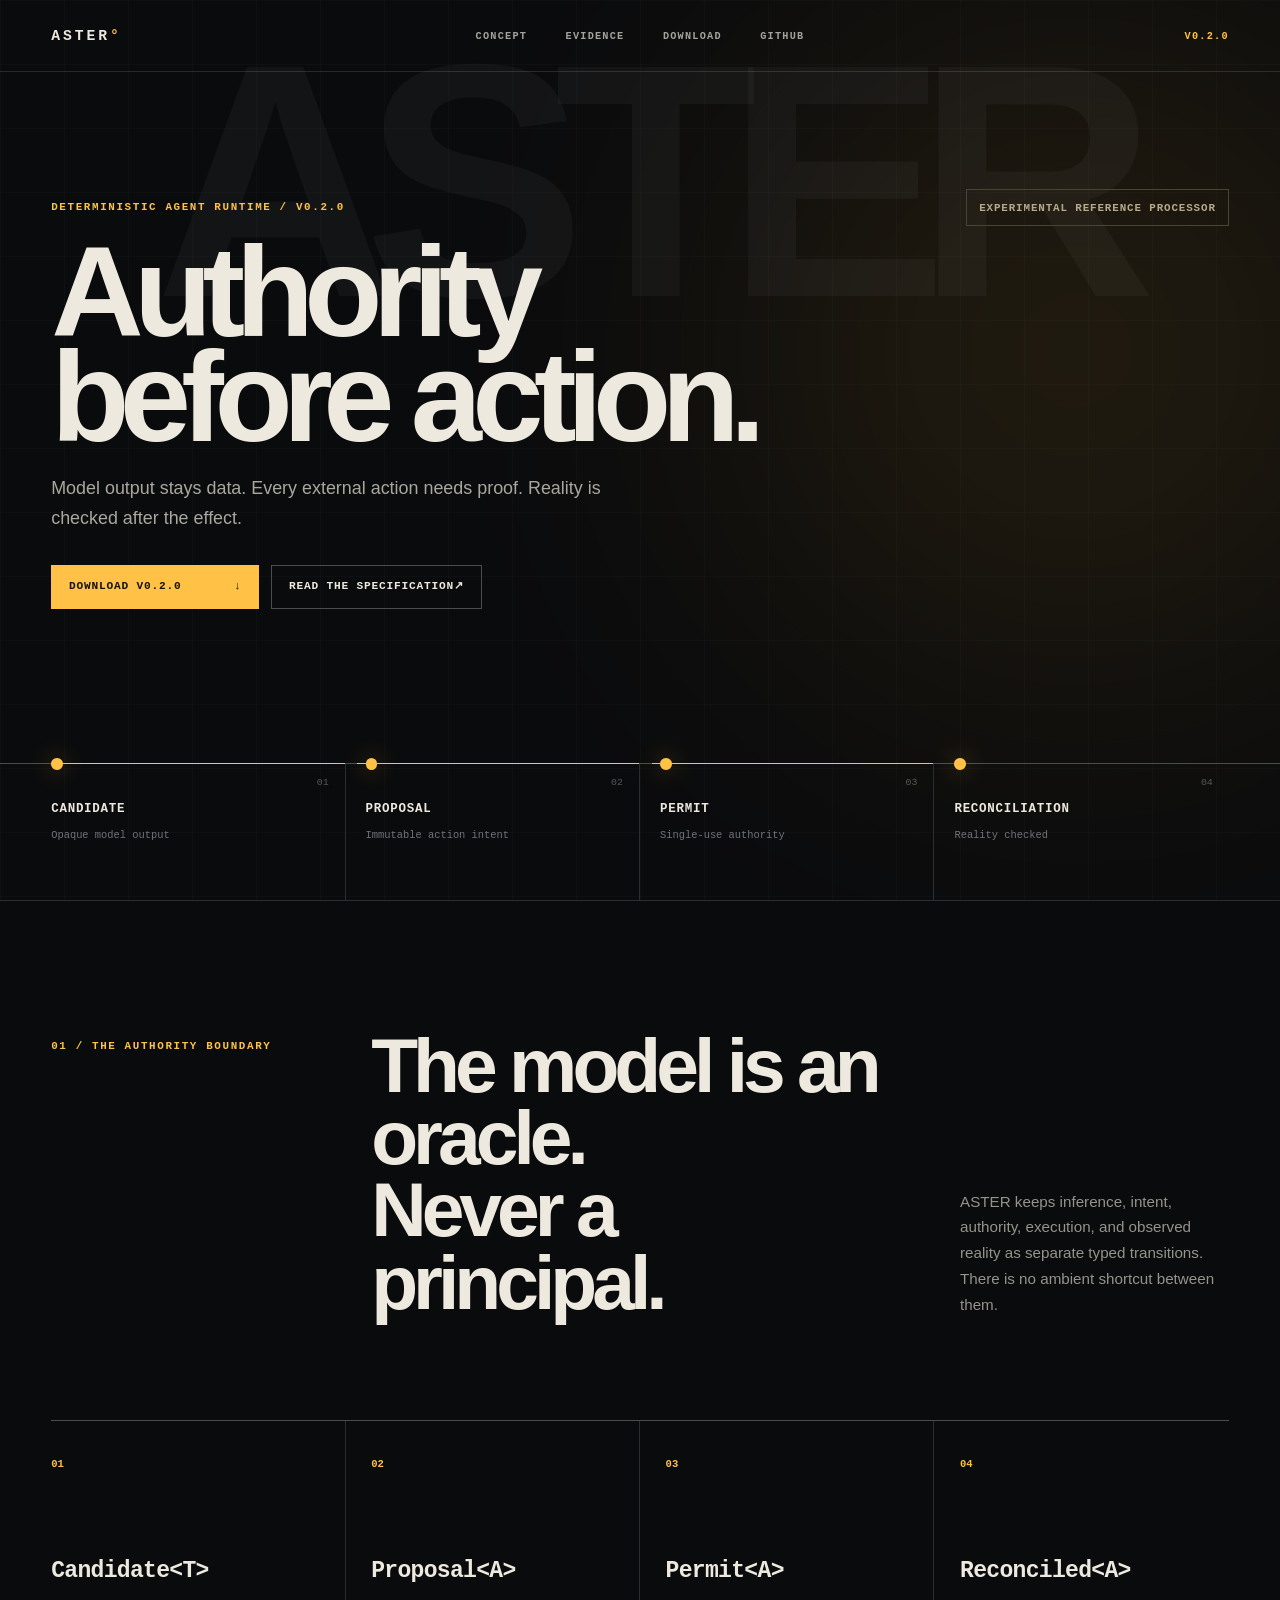
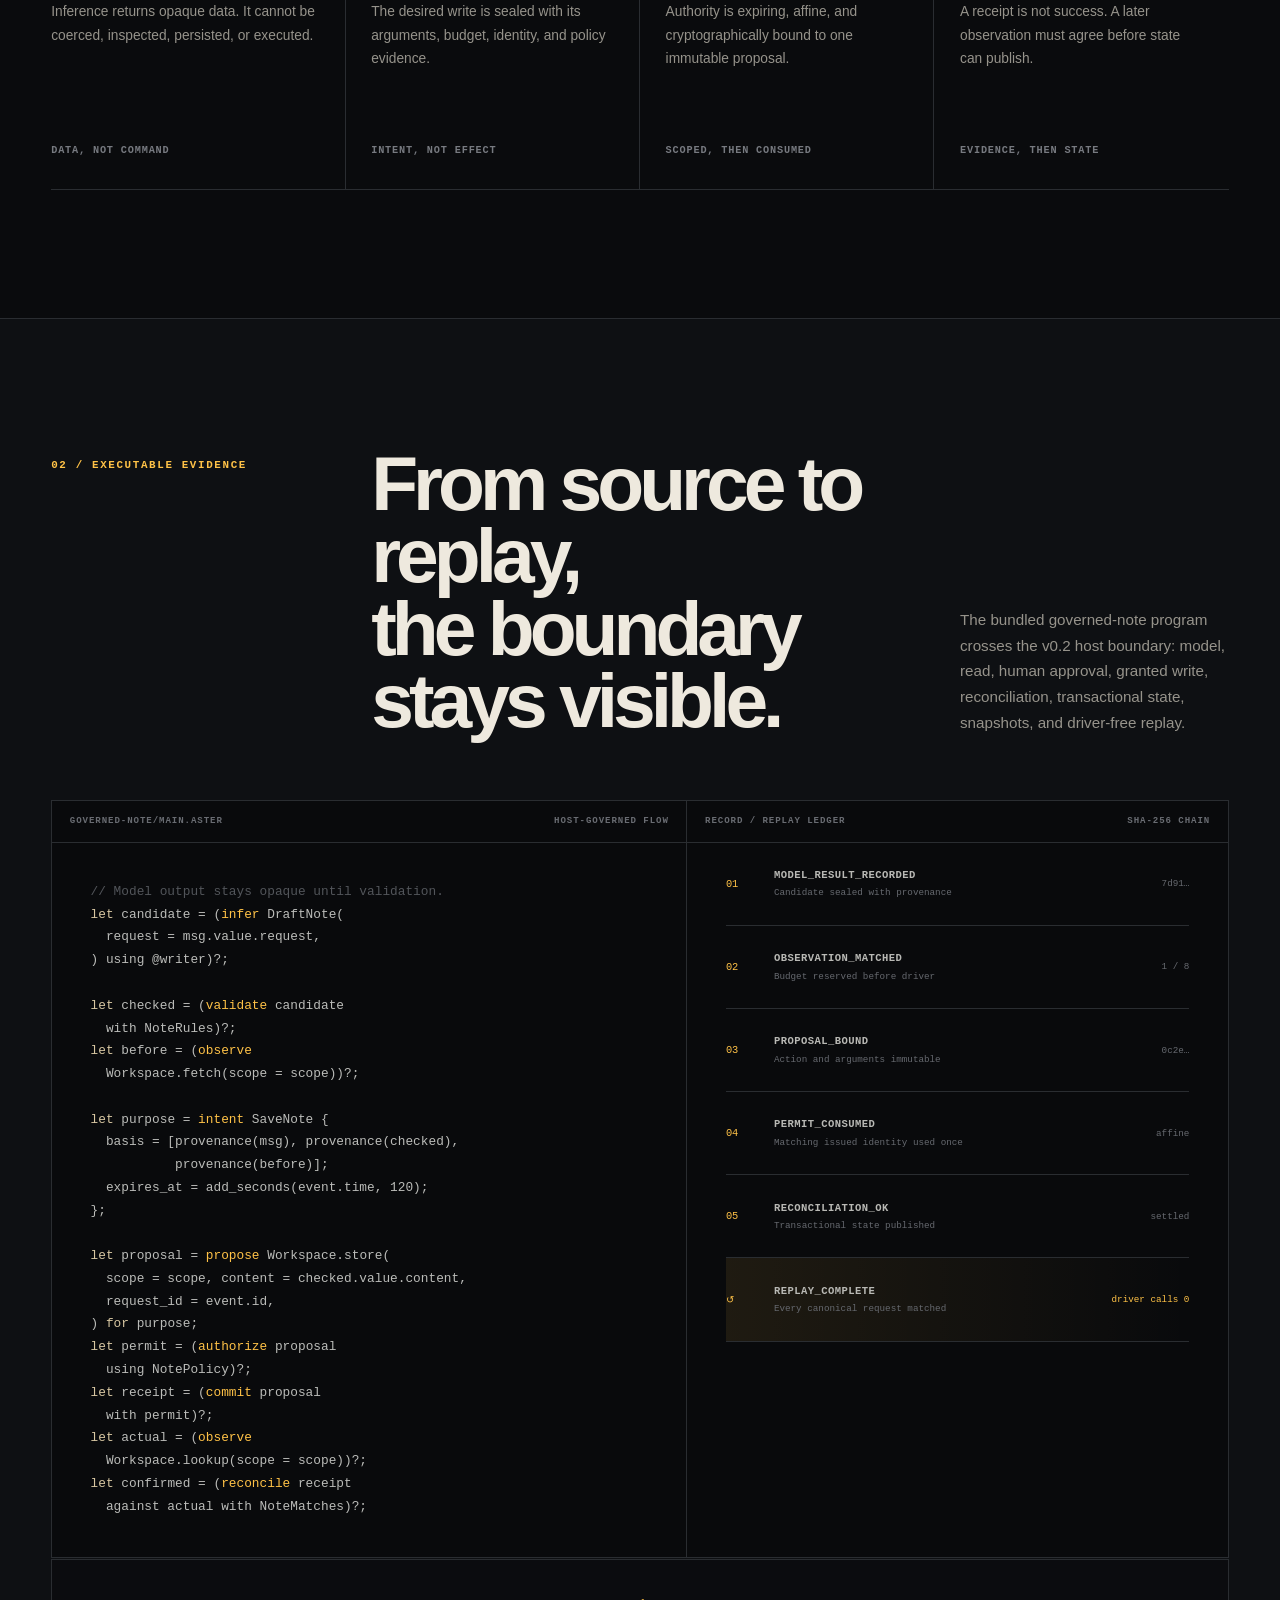
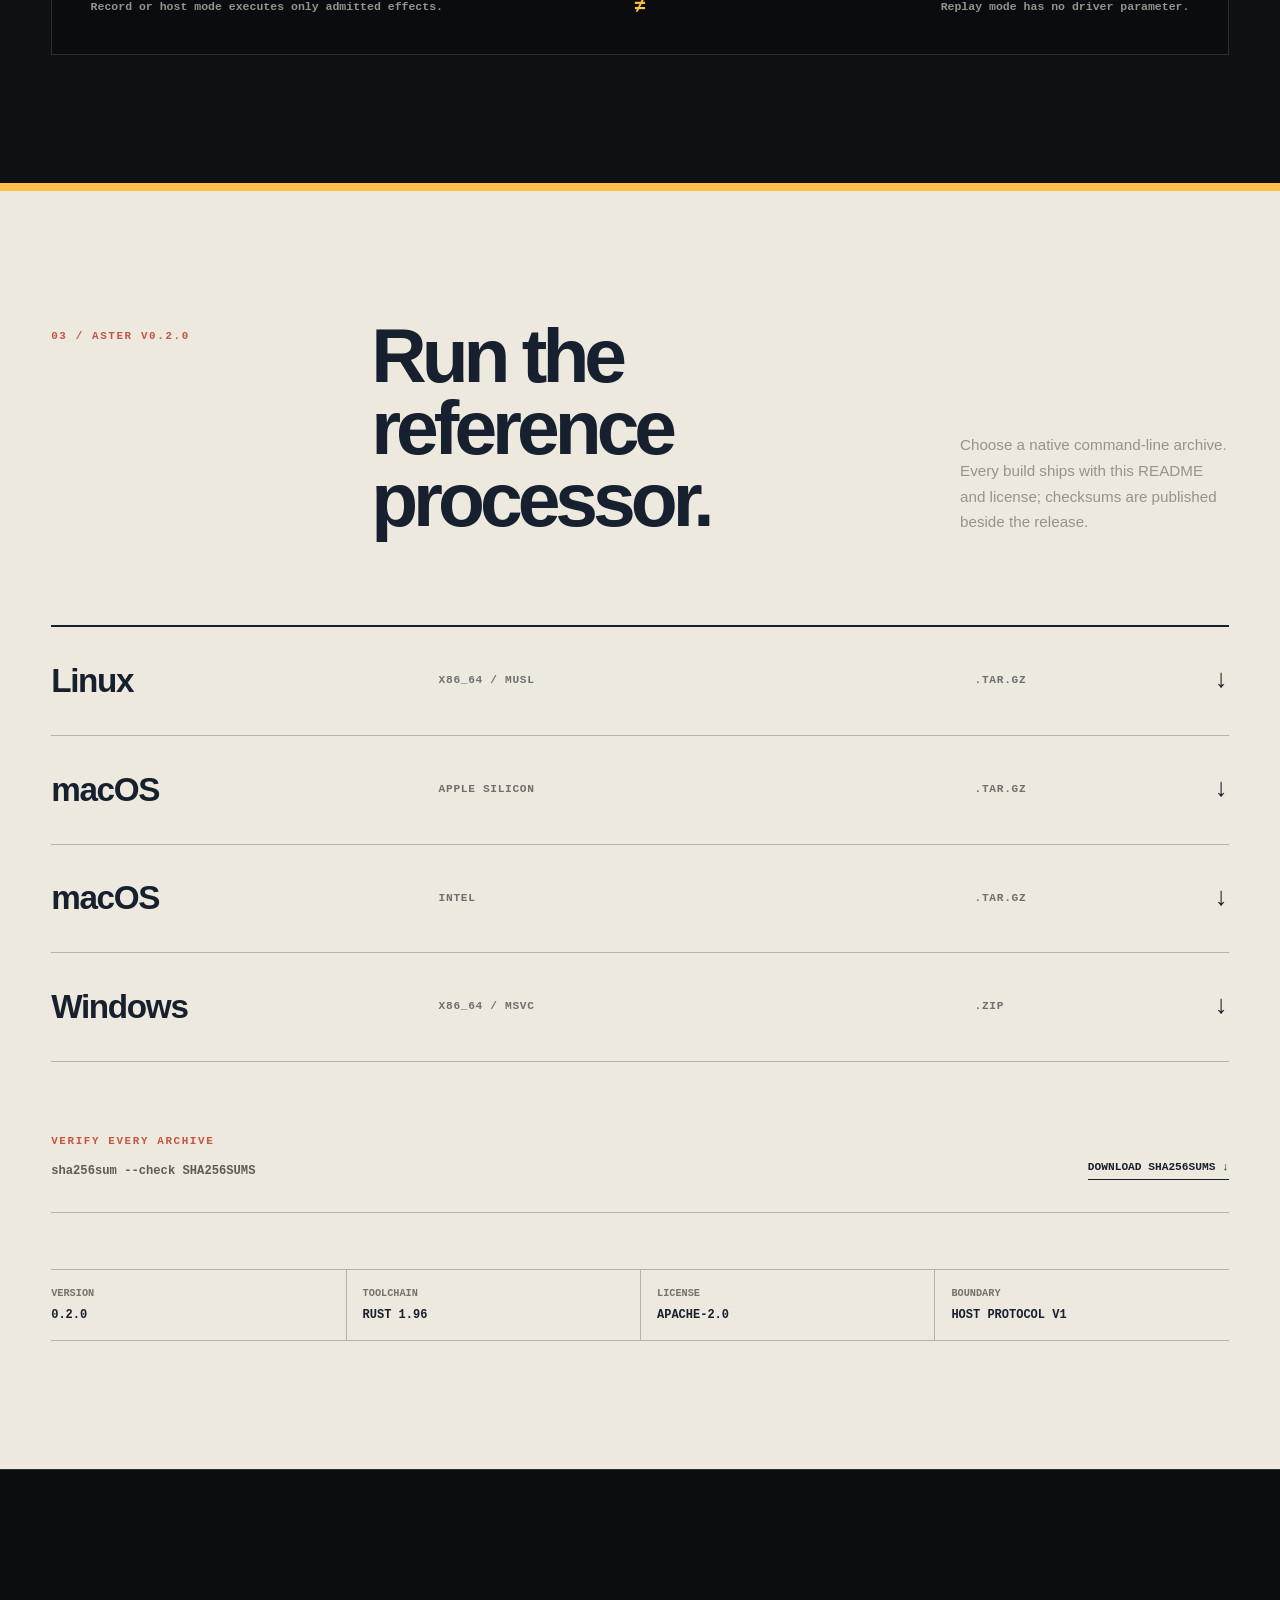
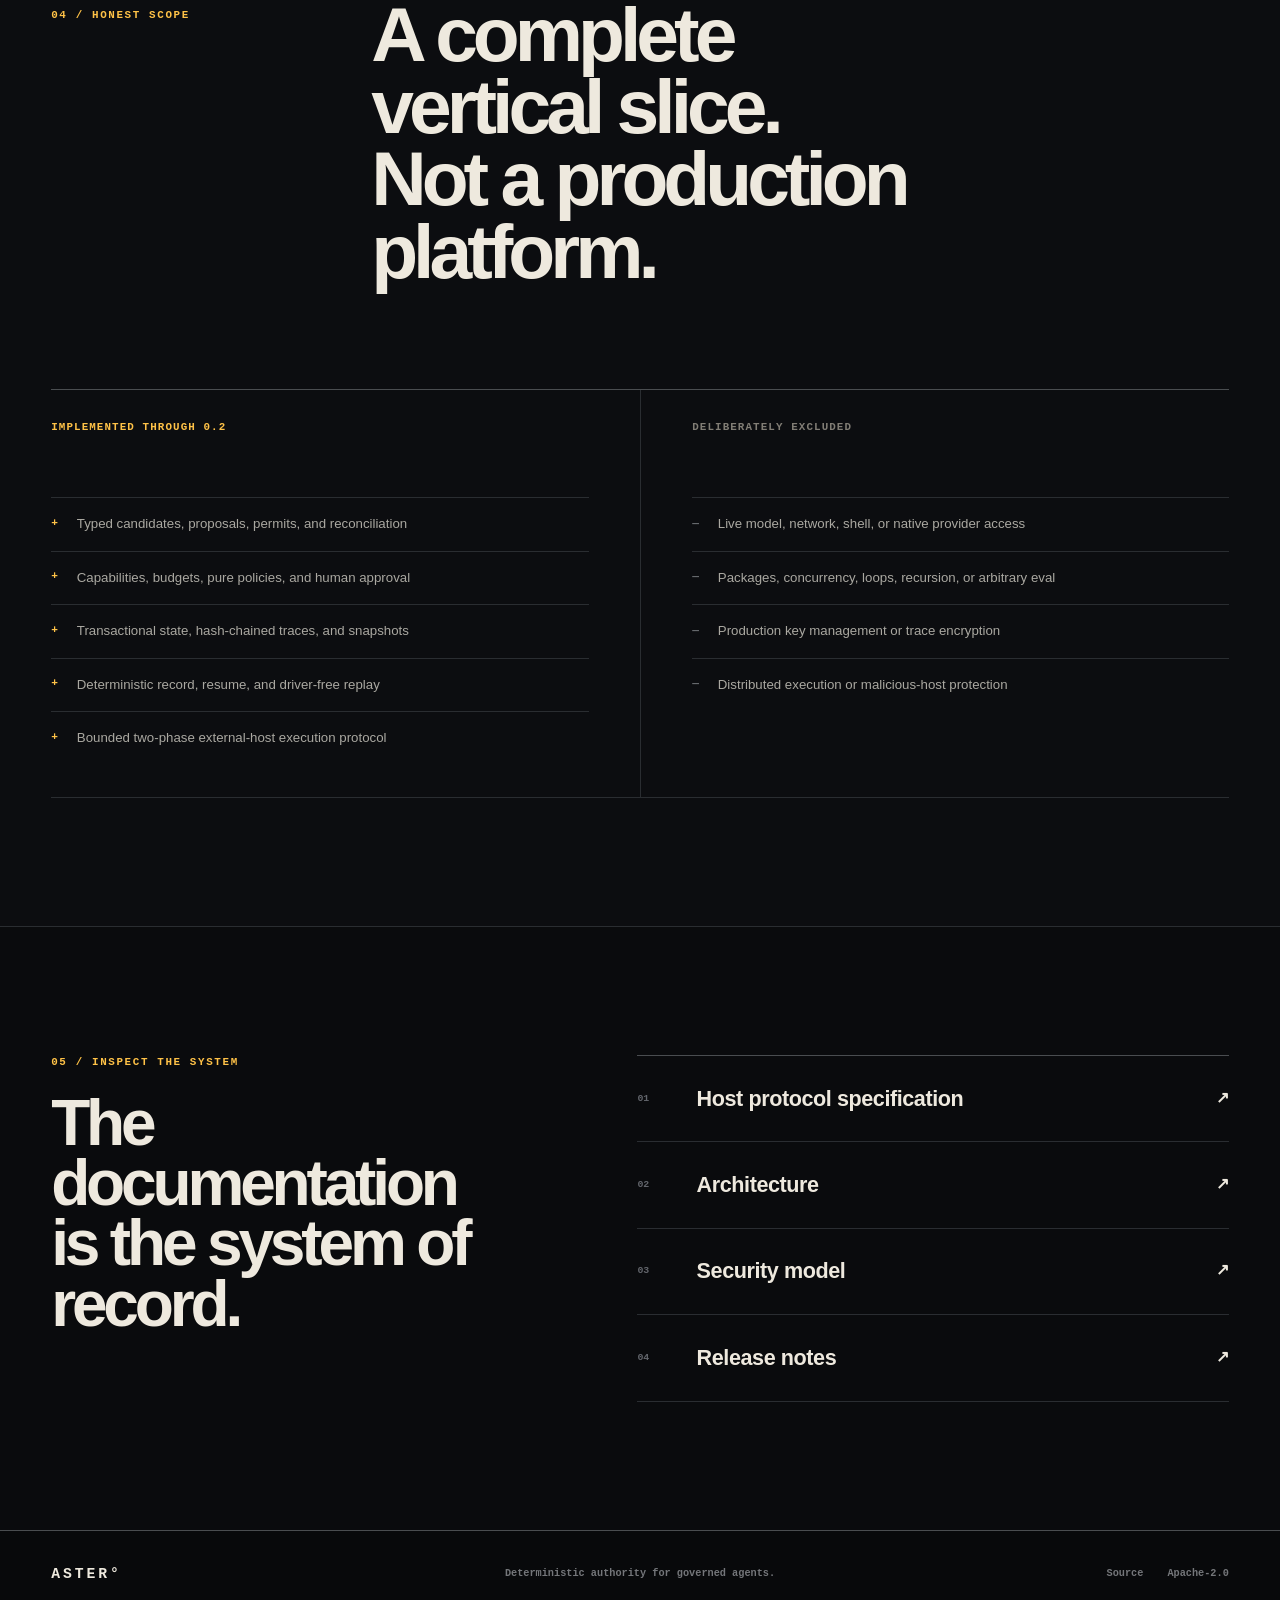
==== commit 83559158: "Prepare ASTER v0.2.0 release" ====
--- a/site/index.html
+++ b/site/index.html
@@ -25,7 +25,7 @@
         <a href="#download">Download</a>
         <a href="https://github.com/kmizu/aster-lang">GitHub</a>
       </nav>
-      <span class="header-version">v0.1.0</span>
+      <span class="header-version">v0.2.0</span>
     </header>
 
     <main id="main-content">
@@ -33,7 +33,7 @@
         <div class="hero-wordmark" aria-hidden="true">ASTER</div>
         <div class="hero-glow" aria-hidden="true"></div>
         <div class="hero-content">
-          <p class="eyebrow">Deterministic agent runtime / v0.1.0</p>
+          <p class="eyebrow">Deterministic agent runtime / v0.2.0</p>
           <p class="status-mark">Experimental reference processor</p>
           <h1 id="hero-title">Authority<br>before action.</h1>
           <p class="hero-lede">
@@ -42,11 +42,11 @@
           </p>
           <div class="hero-actions">
             <a class="button button-primary" href="#download">
-              Download v0.1.0 <span aria-hidden="true">↓</span>
+              Download v0.2.0 <span aria-hidden="true">↓</span>
             </a>
             <a
               class="button button-secondary"
-              href="https://github.com/kmizu/aster-lang/blob/v0.1.0/docs/spec/aster-0.1.md"
+              href="https://github.com/kmizu/aster-lang/blob/v0.2.0/docs/spec/aster-host-protocol-0.2.md"
             >
               Read the specification <span aria-hidden="true">↗</span>
             </a>
@@ -121,44 +121,46 @@
           <p class="section-index">02 / Executable evidence</p>
           <h2 id="evidence-title">From source to replay,<br>the boundary stays visible.</h2>
           <p>
-            The bundled meeting scheduler exercises inference, validation, a
-            read, human approval, a write, reconciliation, transactional state,
-            snapshots, and driver-free replay.
+            The bundled governed-note program crosses the v0.2 host boundary:
+            model, read, human approval, granted write, reconciliation,
+            transactional state, snapshots, and driver-free replay.
           </p>
         </div>
 
         <div class="evidence-grid">
-          <div class="source-panel reveal" data-reveal aria-label="ASTER meeting workflow source">
+          <div class="source-panel reveal" data-reveal aria-label="ASTER governed note source">
             <div class="panel-label">
-              <span>meeting-scheduler/main.aster</span>
-              <span>governed flow</span>
+              <span>governed-note/main.aster</span>
+              <span>host-governed flow</span>
             </div>
-            <pre><code><span class="code-dim">// Untrusted input cannot cross the boundary.</span>
-<span class="code-keyword">let</span> candidate = <span class="code-effect">infer</span> ParseMeeting(
-  text = incoming.value.text,
-) using @planner;
-
-<span class="code-keyword">let</span> checked = <span class="code-effect">validate</span> candidate
-  with MeetingValidator;
-
-<span class="code-keyword">let</span> slots = <span class="code-effect">observe</span>
-  calendar.free_slots(request = checked.value);
-
-<span class="code-keyword">let</span> action = <span class="code-effect">intent</span> Calendar.CreateEvent {
-  basis = checked.value.provenance;
-  title = checked.value.title;
-  start = slots.value.first;
-}
-
-<span class="code-keyword">let</span> proposal = <span class="code-effect">propose</span>
-  calendar.create(action = action) <span class="code-keyword">for</span> action;
-<span class="code-keyword">let</span> permit = <span class="code-effect">authorize</span> proposal
-  using SchedulingPolicy;
-<span class="code-keyword">let</span> receipt = <span class="code-effect">commit</span> proposal
-  with permit;
-<span class="code-keyword">return</span> <span class="code-effect">reconcile</span> receipt against
-  <span class="code-effect">observe</span> calendar.lookup(id = receipt.value.id)
-  with EventMatches;</code></pre>
+            <pre><code><span class="code-dim">// Model output stays opaque until validation.</span>
+<span class="code-keyword">let</span> candidate = (<span class="code-effect">infer</span> DraftNote(
+  request = msg.value.request,
+) using @writer)?;
+
+<span class="code-keyword">let</span> checked = (<span class="code-effect">validate</span> candidate
+  with NoteRules)?;
+<span class="code-keyword">let</span> before = (<span class="code-effect">observe</span>
+  Workspace.fetch(scope = scope))?;
+
+<span class="code-keyword">let</span> purpose = <span class="code-effect">intent</span> SaveNote {
+  basis = [provenance(msg), provenance(checked),
+           provenance(before)];
+  expires_at = add_seconds(event.time, 120);
+};
+
+<span class="code-keyword">let</span> proposal = <span class="code-effect">propose</span> Workspace.store(
+  scope = scope, content = checked.value.content,
+  request_id = event.id,
+) <span class="code-keyword">for</span> purpose;
+<span class="code-keyword">let</span> permit = (<span class="code-effect">authorize</span> proposal
+  using NotePolicy)?;
+<span class="code-keyword">let</span> receipt = (<span class="code-effect">commit</span> proposal
+  with permit)?;
+<span class="code-keyword">let</span> actual = (<span class="code-effect">observe</span>
+  Workspace.lookup(scope = scope))?;
+<span class="code-keyword">let</span> confirmed = (<span class="code-effect">reconcile</span> receipt
+  against actual with NoteMatches)?;</code></pre>
           </div>
 
           <div class="ledger reveal" data-reveal aria-label="Recorded ASTER trace">
@@ -202,7 +204,7 @@
         </div>
 
         <div class="evidence-rule reveal" data-reveal>
-          <p>Record mode invokes the fixture driver.</p>
+          <p>Record or host mode executes only admitted effects.</p>
           <span aria-hidden="true">≠</span>
           <p>Replay mode has no driver parameter.</p>
         </div>
@@ -210,7 +212,7 @@
 
       <section class="download section-light" id="download" aria-labelledby="download-title">
         <div class="download-intro reveal" data-reveal>
-          <p class="section-index">03 / ASTER v0.1.0</p>
+          <p class="section-index">03 / ASTER v0.2.0</p>
           <h2 id="download-title">Run the reference processor.</h2>
           <p>
             Choose a native command-line archive. Every build ships with this
@@ -218,11 +220,11 @@
           </p>
         </div>
 
-        <div class="download-list" aria-label="ASTER v0.1.0 downloads">
+        <div class="download-list" aria-label="ASTER v0.2.0 downloads">
           <a
             class="download-row reveal"
             data-reveal
-            href="https://github.com/kmizu/aster-lang/releases/download/v0.1.0/aster-v0.1.0-x86_64-unknown-linux-musl.tar.gz"
+            href="https://github.com/kmizu/aster-lang/releases/download/v0.2.0/aster-v0.2.0-x86_64-unknown-linux-musl.tar.gz"
           >
             <span class="download-platform">Linux</span>
             <span class="download-target">x86_64 / musl</span>
@@ -232,7 +234,7 @@
           <a
             class="download-row reveal"
             data-reveal
-            href="https://github.com/kmizu/aster-lang/releases/download/v0.1.0/aster-v0.1.0-aarch64-apple-darwin.tar.gz"
+            href="https://github.com/kmizu/aster-lang/releases/download/v0.2.0/aster-v0.2.0-aarch64-apple-darwin.tar.gz"
           >
             <span class="download-platform">macOS</span>
             <span class="download-target">Apple Silicon</span>
@@ -242,7 +244,7 @@
           <a
             class="download-row reveal"
             data-reveal
-            href="https://github.com/kmizu/aster-lang/releases/download/v0.1.0/aster-v0.1.0-x86_64-apple-darwin.tar.gz"
+            href="https://github.com/kmizu/aster-lang/releases/download/v0.2.0/aster-v0.2.0-x86_64-apple-darwin.tar.gz"
           >
             <span class="download-platform">macOS</span>
             <span class="download-target">Intel</span>
@@ -252,7 +254,7 @@
           <a
             class="download-row reveal"
             data-reveal
-            href="https://github.com/kmizu/aster-lang/releases/download/v0.1.0/aster-v0.1.0-x86_64-pc-windows-msvc.zip"
+            href="https://github.com/kmizu/aster-lang/releases/download/v0.2.0/aster-v0.2.0-x86_64-pc-windows-msvc.zip"
           >
             <span class="download-platform">Windows</span>
             <span class="download-target">x86_64 / MSVC</span>
@@ -268,17 +270,17 @@
           </div>
           <a
             class="checksum-link"
-            href="https://github.com/kmizu/aster-lang/releases/download/v0.1.0/SHA256SUMS"
+            href="https://github.com/kmizu/aster-lang/releases/download/v0.2.0/SHA256SUMS"
           >
             Download SHA256SUMS <span aria-hidden="true">↓</span>
           </a>
         </div>
 
         <div class="release-meta reveal" data-reveal>
-          <span>Version <strong>0.1.0</strong></span>
+          <span>Version <strong>0.2.0</strong></span>
           <span>Toolchain <strong>Rust 1.96</strong></span>
           <span>License <strong>Apache-2.0</strong></span>
-          <span>Drivers <strong>Fixtures only</strong></span>
+          <span>Boundary <strong>Host protocol v1</strong></span>
         </div>
       </section>
 
@@ -289,12 +291,13 @@
         </div>
         <div class="scope-columns">
           <div class="scope-column reveal" data-reveal>
-            <h3>Implemented in 0.1</h3>
+            <h3>Implemented through 0.2</h3>
             <ul>
               <li>Typed candidates, proposals, permits, and reconciliation</li>
               <li>Capabilities, budgets, pure policies, and human approval</li>
               <li>Transactional state, hash-chained traces, and snapshots</li>
               <li>Deterministic record, resume, and driver-free replay</li>
+              <li>Bounded two-phase external-host execution protocol</li>
             </ul>
           </div>
           <div class="scope-column scope-excluded reveal" data-reveal>
@@ -315,16 +318,16 @@
           <h2 id="docs-title">The documentation<br>is the system of record.</h2>
         </div>
         <div class="docs-links">
-          <a class="docs-link reveal" data-reveal href="https://github.com/kmizu/aster-lang/blob/v0.1.0/docs/spec/aster-0.1.md">
-            <span>01</span><strong>Normative specification</strong><i aria-hidden="true">↗</i>
-          </a>
-          <a class="docs-link reveal" data-reveal href="https://github.com/kmizu/aster-lang/blob/v0.1.0/ARCHITECTURE.md">
+          <a class="docs-link reveal" data-reveal href="https://github.com/kmizu/aster-lang/blob/v0.2.0/docs/spec/aster-host-protocol-0.2.md">
+            <span>01</span><strong>Host protocol specification</strong><i aria-hidden="true">↗</i>
+          </a>
+          <a class="docs-link reveal" data-reveal href="https://github.com/kmizu/aster-lang/blob/v0.2.0/ARCHITECTURE.md">
             <span>02</span><strong>Architecture</strong><i aria-hidden="true">↗</i>
           </a>
-          <a class="docs-link reveal" data-reveal href="https://github.com/kmizu/aster-lang/blob/v0.1.0/docs/design-docs/security-model.md">
+          <a class="docs-link reveal" data-reveal href="https://github.com/kmizu/aster-lang/blob/v0.2.0/docs/design-docs/security-model.md">
             <span>03</span><strong>Security model</strong><i aria-hidden="true">↗</i>
           </a>
-          <a class="docs-link reveal" data-reveal href="https://github.com/kmizu/aster-lang/releases/tag/v0.1.0">
+          <a class="docs-link reveal" data-reveal href="https://github.com/kmizu/aster-lang/releases/tag/v0.2.0">
             <span>04</span><strong>Release notes</strong><i aria-hidden="true">↗</i>
           </a>
         </div>
@@ -336,7 +339,7 @@
       <p>Deterministic authority for governed agents.</p>
       <div>
         <a href="https://github.com/kmizu/aster-lang">Source</a>
-        <a href="https://github.com/kmizu/aster-lang/blob/v0.1.0/LICENSE">Apache-2.0</a>
+        <a href="https://github.com/kmizu/aster-lang/blob/v0.2.0/LICENSE">Apache-2.0</a>
       </div>
     </footer>
   </body>
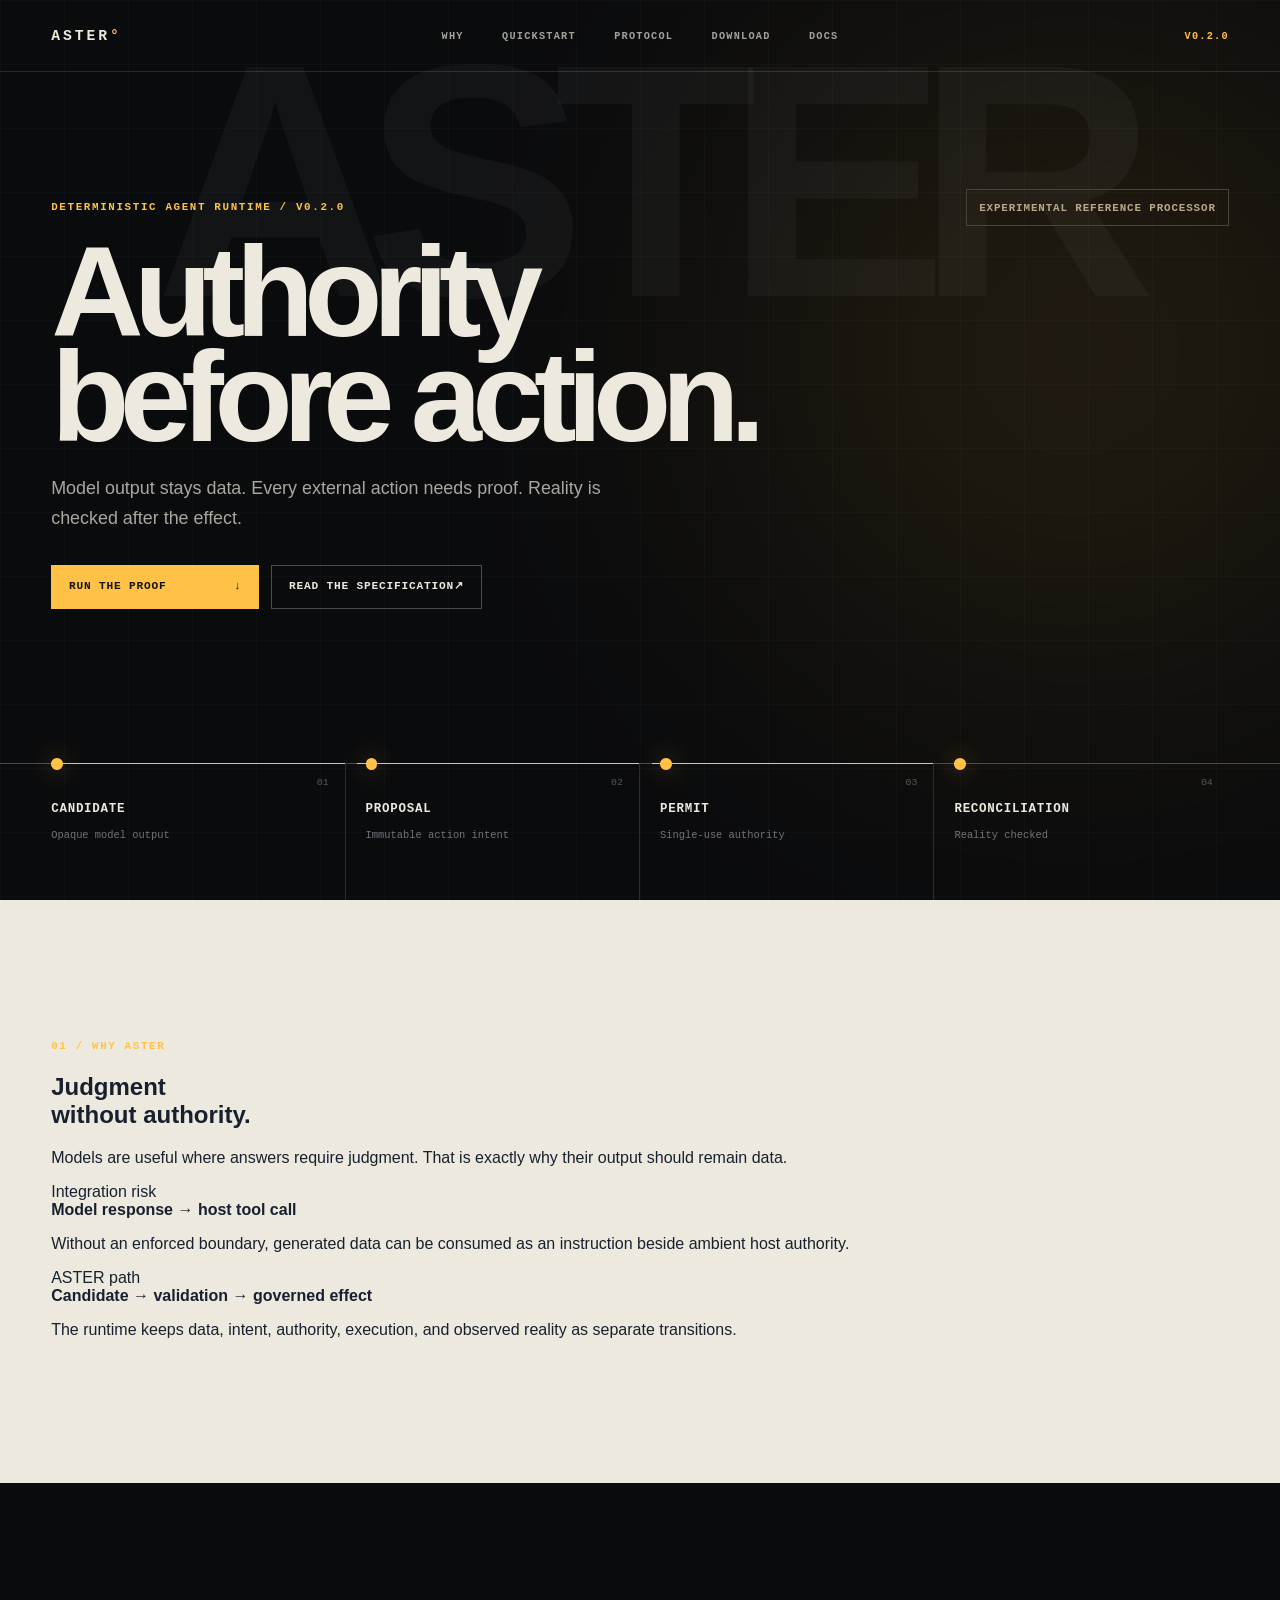
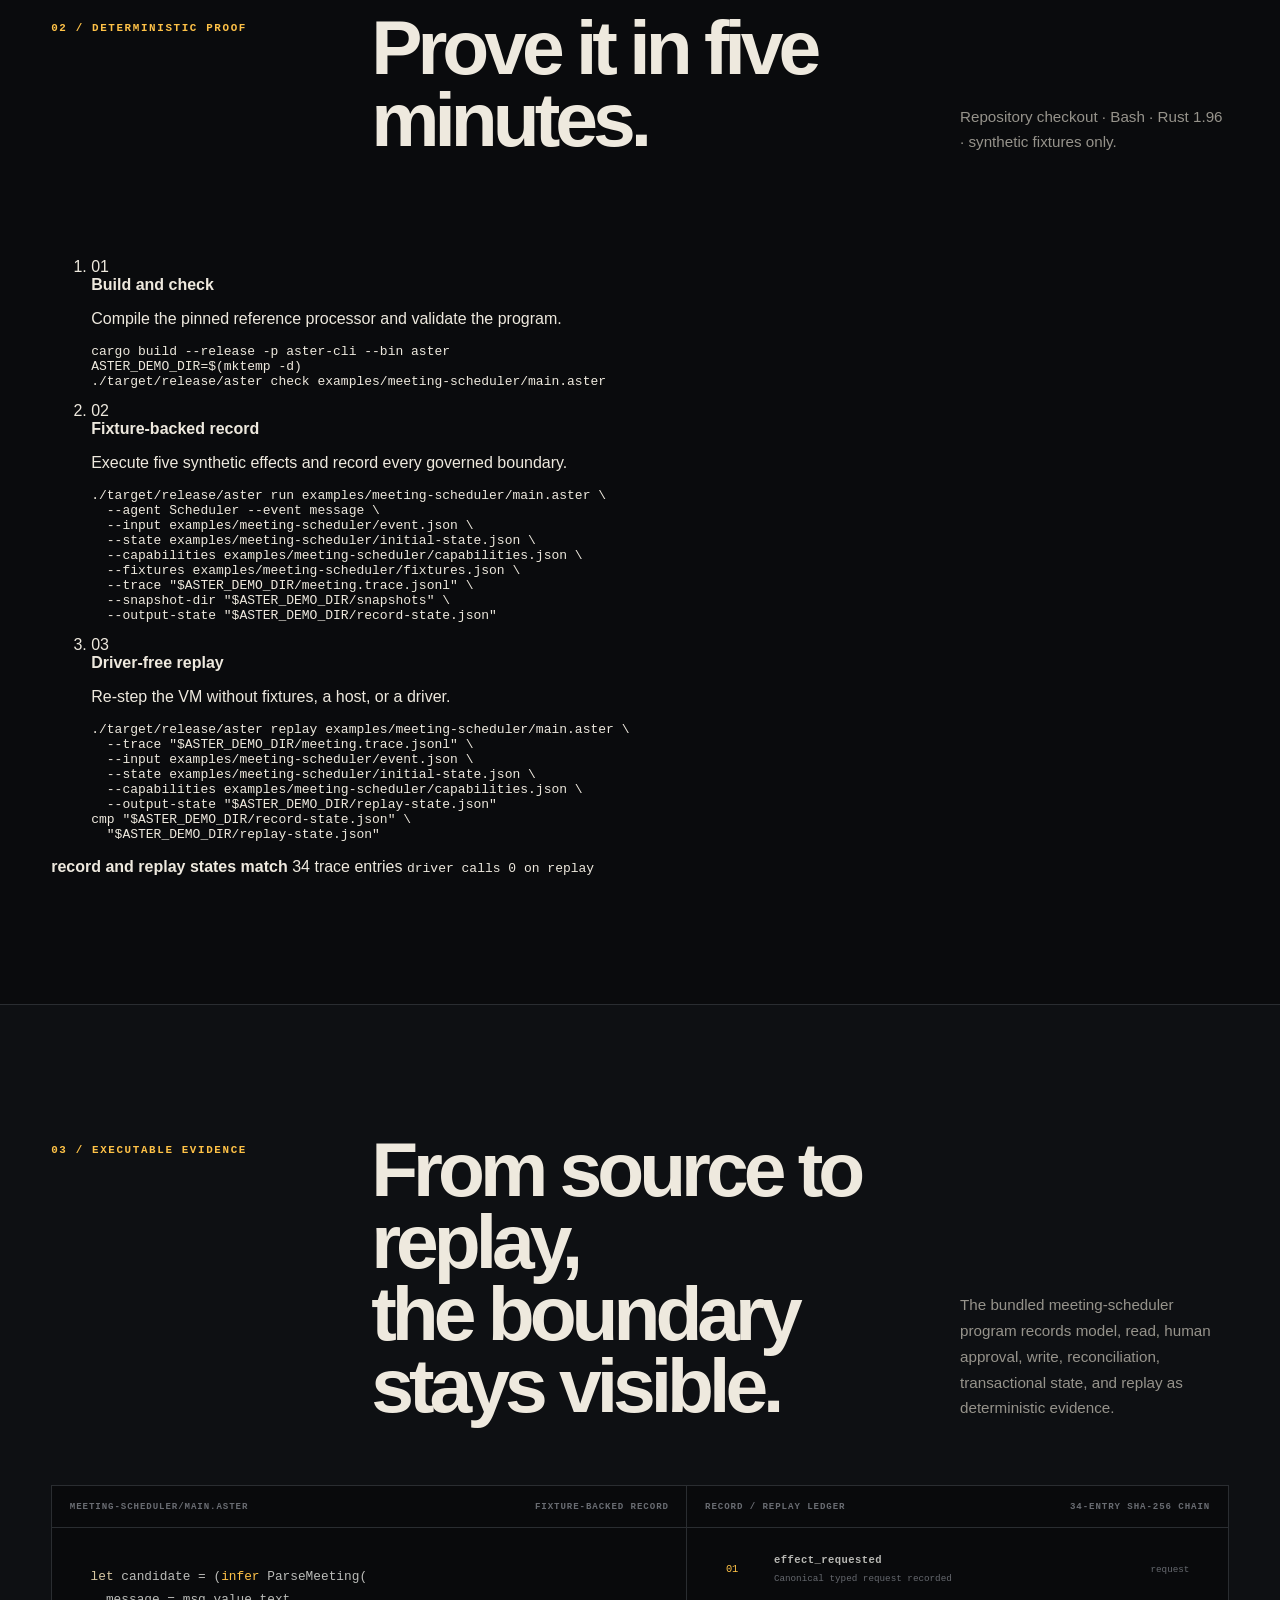
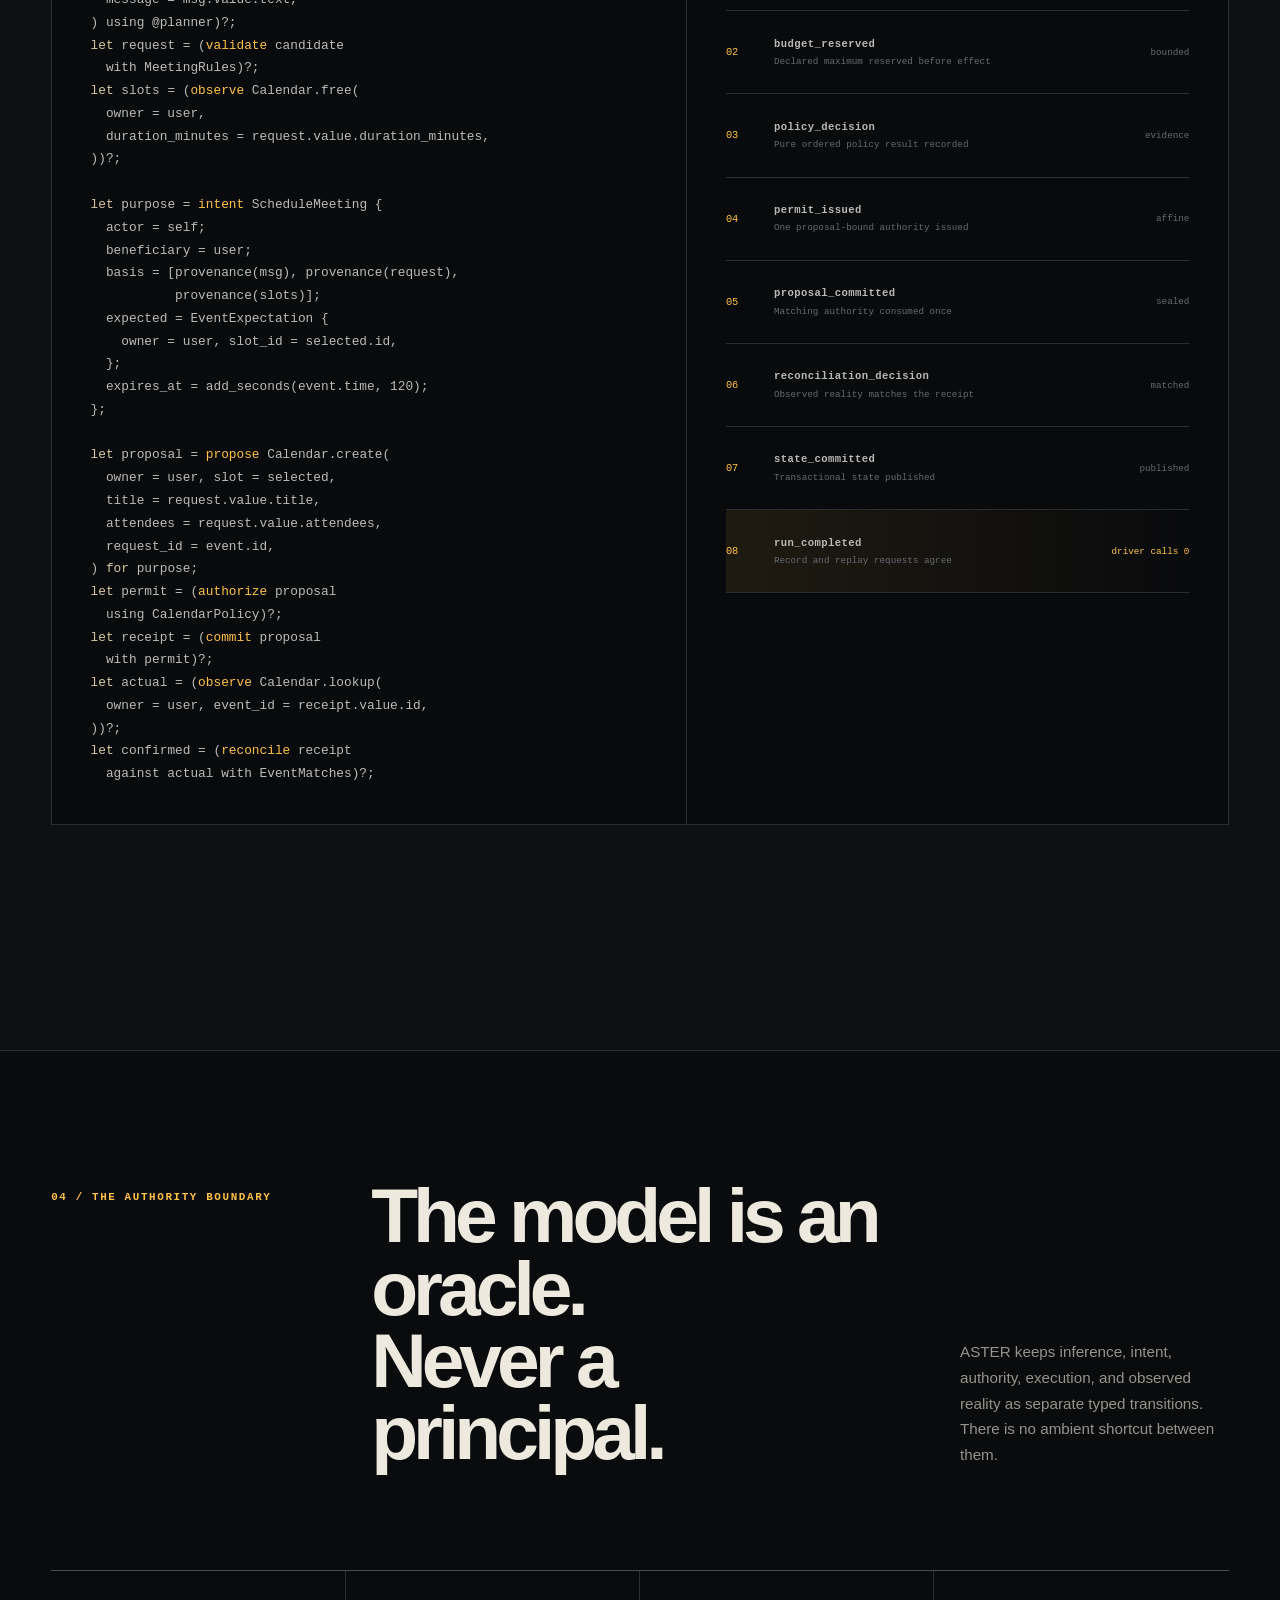
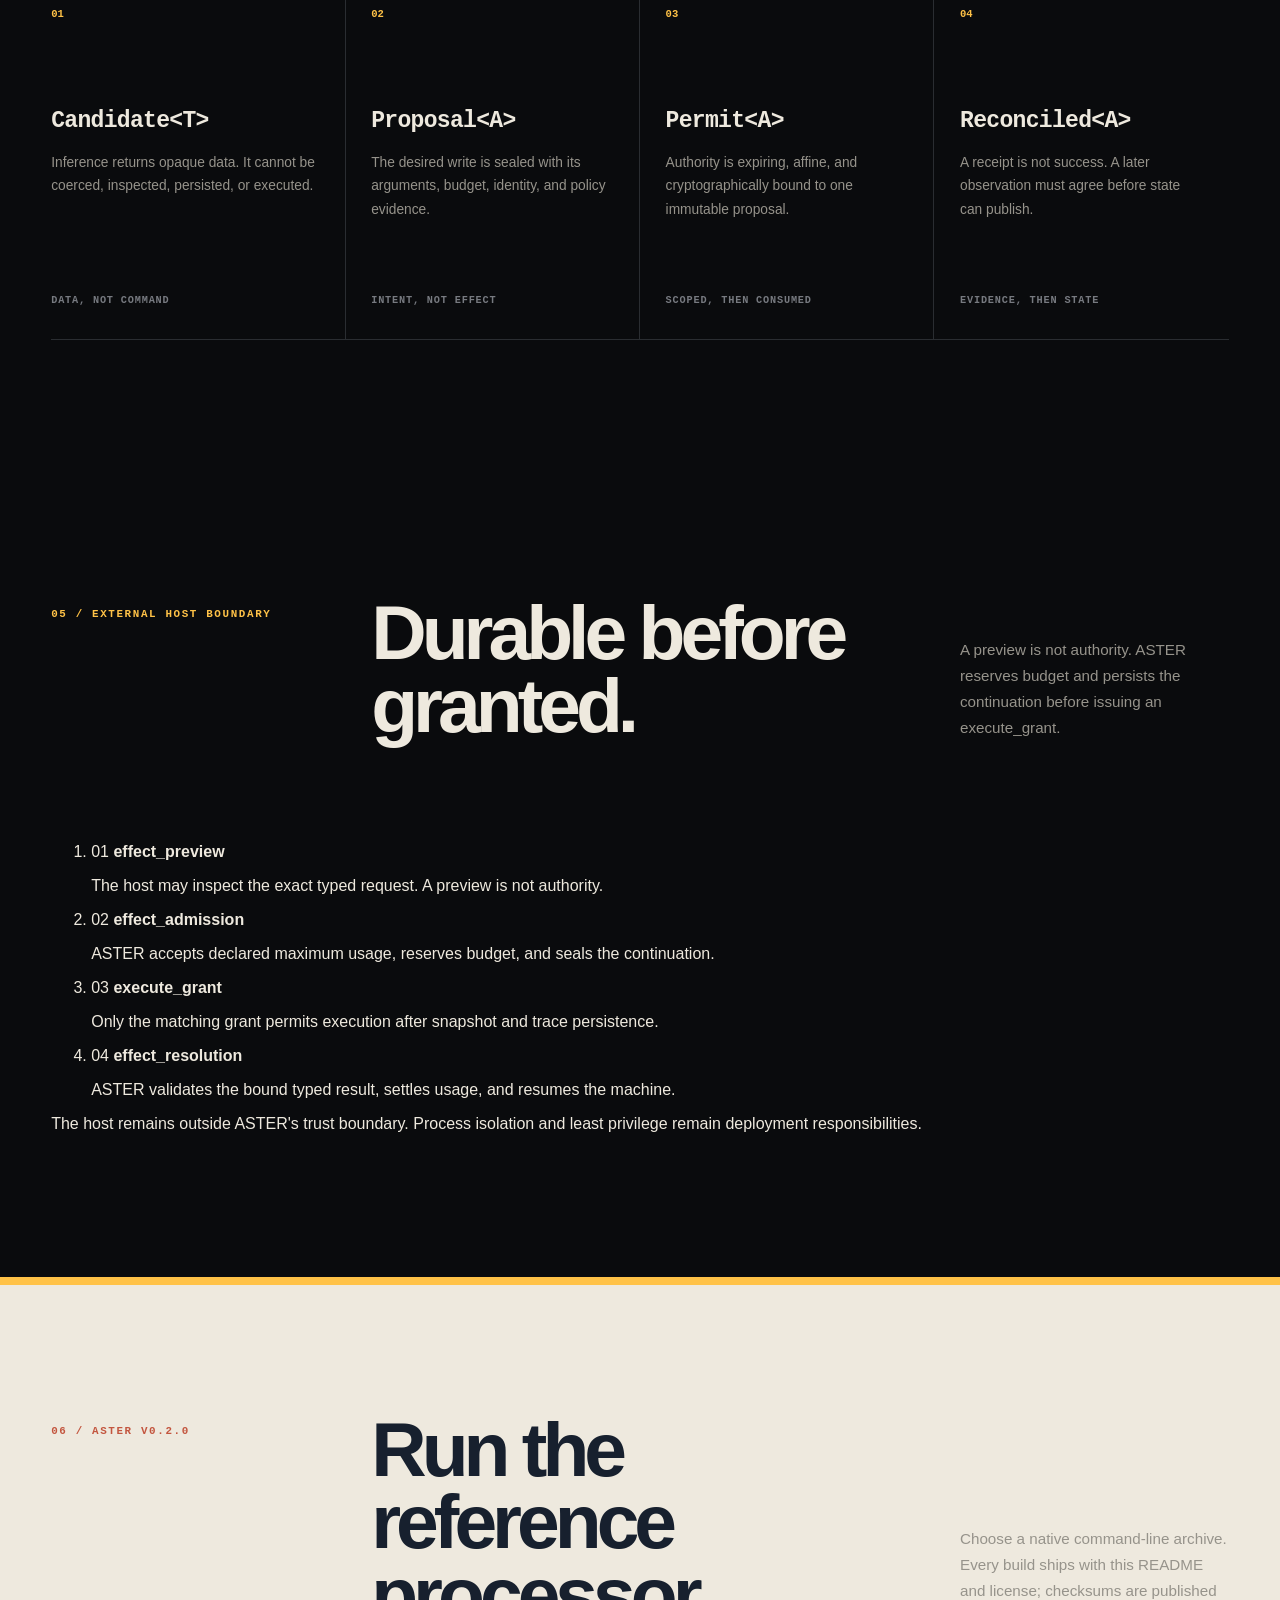
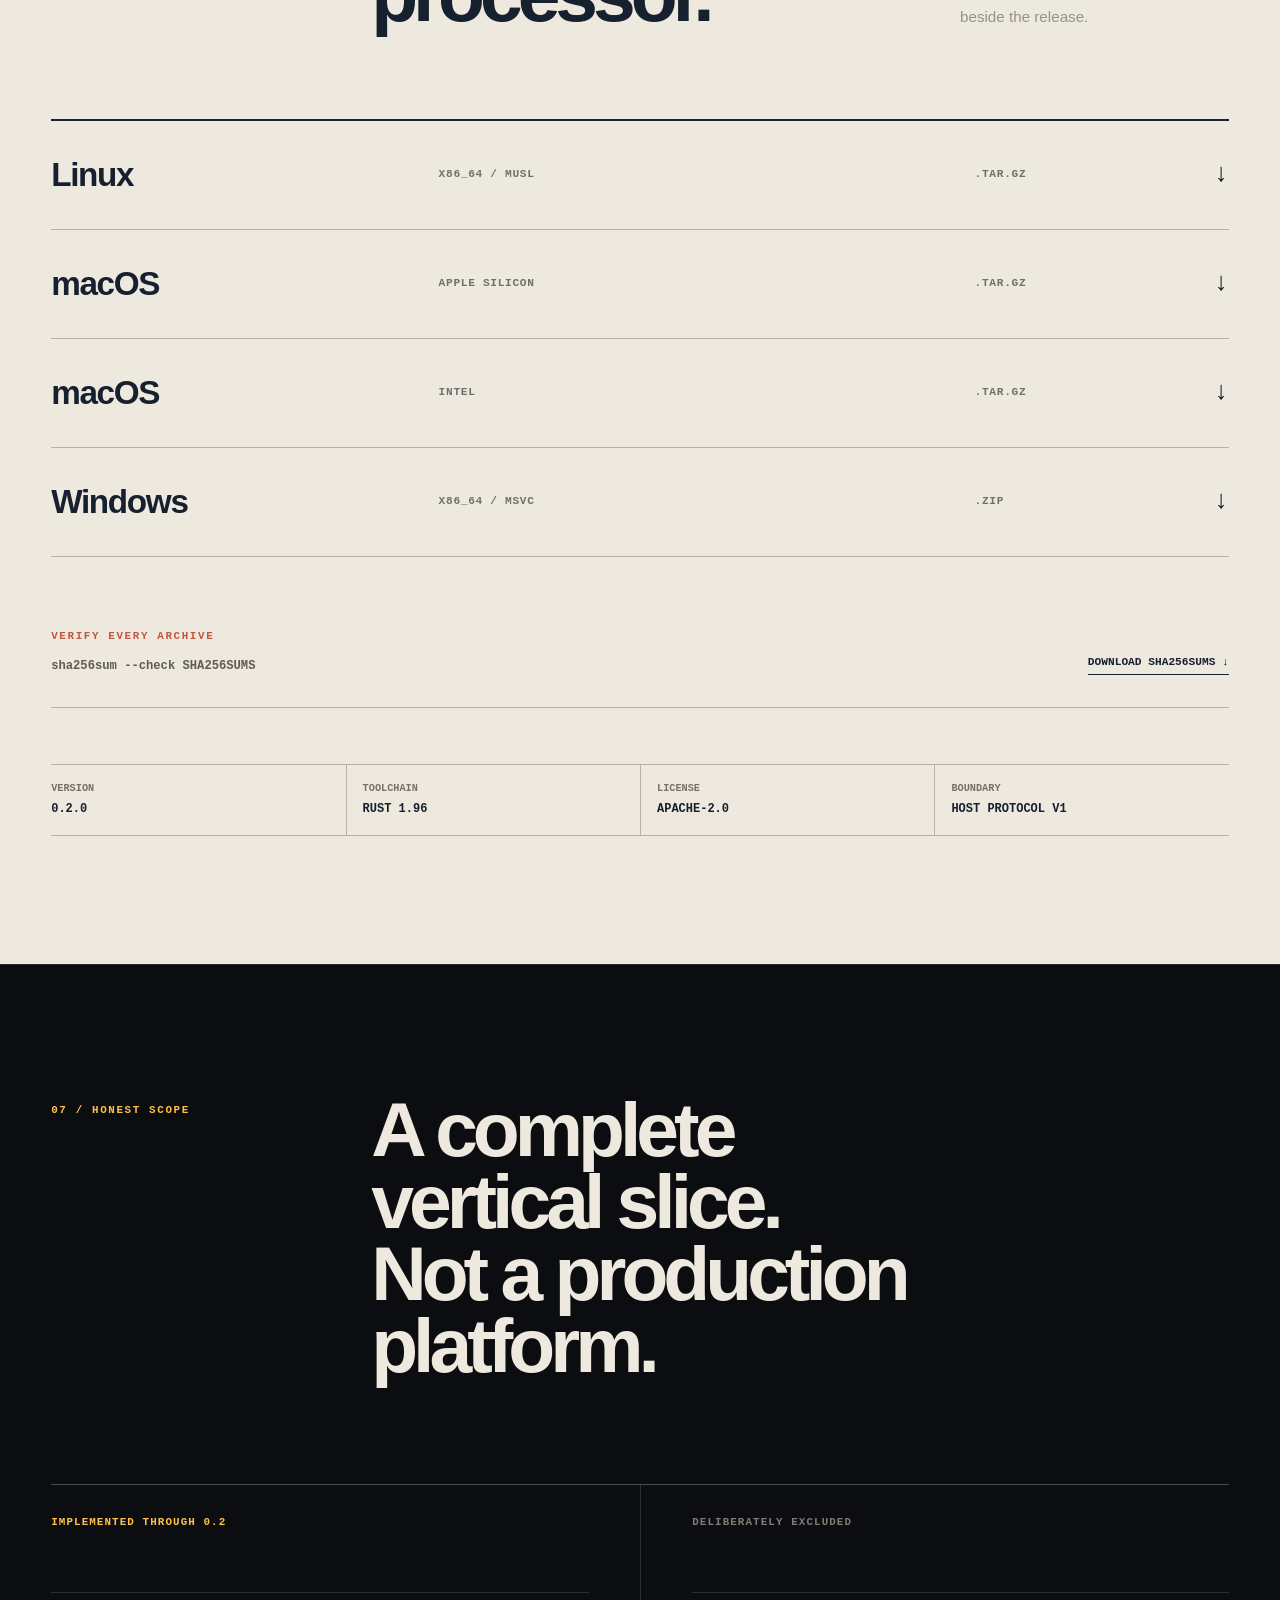
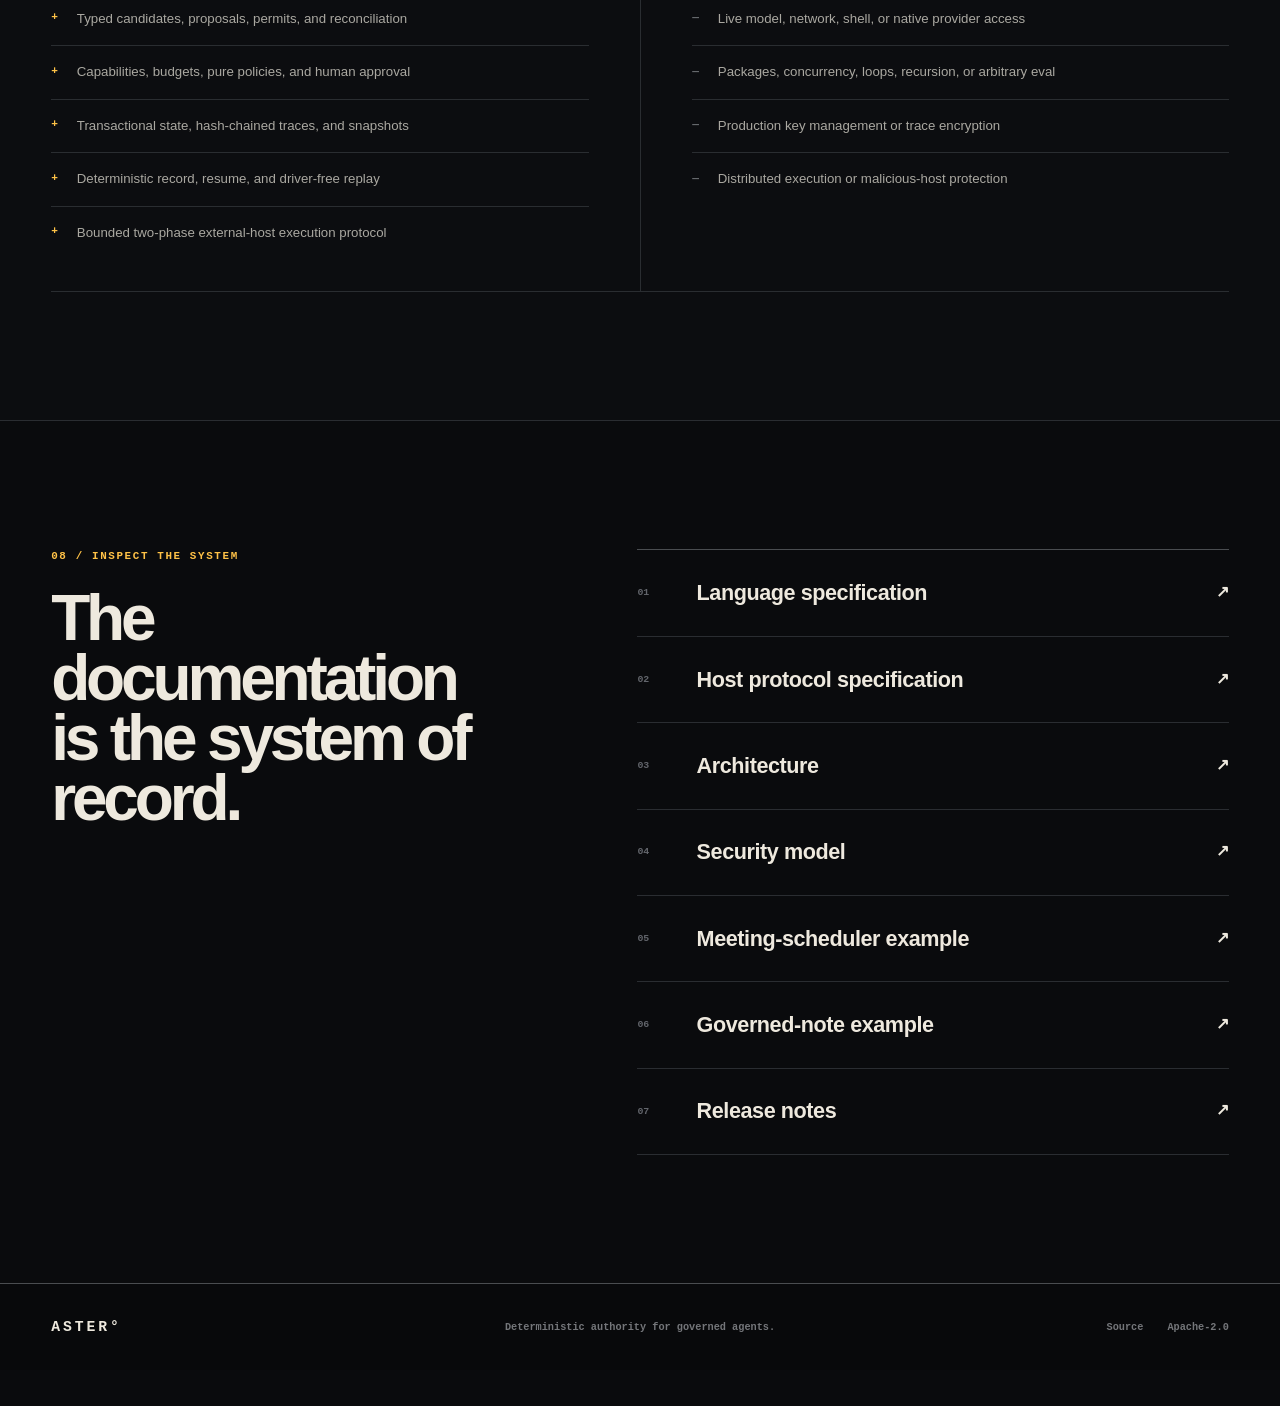
==== commit 02c37816: "Add guided ASTER Pages journey" ====
--- a/site/index.html
+++ b/site/index.html
@@ -20,10 +20,11 @@
         ASTER<span aria-hidden="true">°</span>
       </a>
       <nav aria-label="Main navigation">
-        <a href="#boundary">Concept</a>
-        <a href="#evidence">Evidence</a>
+        <a href="#why">Why</a>
+        <a href="#quickstart">Quickstart</a>
+        <a href="#protocol">Protocol</a>
         <a href="#download">Download</a>
-        <a href="https://github.com/kmizu/aster-lang">GitHub</a>
+        <a href="#docs">Docs</a>
       </nav>
       <span class="header-version">v0.2.0</span>
     </header>
@@ -41,8 +42,8 @@
             is checked after the effect.
           </p>
           <div class="hero-actions">
-            <a class="button button-primary" href="#download">
-              Download v0.2.0 <span aria-hidden="true">↓</span>
+            <a class="button button-primary" href="#quickstart">
+              Run the proof <span aria-hidden="true">↓</span>
             </a>
             <a
               class="button button-secondary"
@@ -77,9 +78,201 @@
         </ol>
       </section>
 
+      <section class="why section-light" id="why" aria-labelledby="why-title">
+        <div class="why-statement reveal" data-reveal>
+          <p class="section-index">01 / Why ASTER</p>
+          <h2 id="why-title" aria-label="Judgment without authority.">Judgment<br>without authority.</h2>
+          <p>Models are useful where answers require judgment. That is exactly why their output should remain data.</p>
+        </div>
+        <div class="why-comparison reveal" data-reveal>
+          <div class="comparison-row comparison-risk">
+            <span>Integration risk</span>
+            <div>
+              <strong>Model response → host tool call</strong>
+              <p>Without an enforced boundary, generated data can be consumed as an instruction beside ambient host authority.</p>
+            </div>
+          </div>
+          <div class="comparison-row comparison-aster">
+            <span>ASTER path</span>
+            <div>
+              <strong>Candidate → validation → governed effect</strong>
+              <p>The runtime keeps data, intent, authority, execution, and observed reality as separate transitions.</p>
+            </div>
+          </div>
+        </div>
+      </section>
+
+      <section class="quickstart section-dark" id="quickstart" aria-labelledby="quickstart-title">
+        <div class="section-heading reveal" data-reveal>
+          <p class="section-index">02 / Deterministic proof</p>
+          <h2 id="quickstart-title">Prove it in five minutes.</h2>
+          <p>Repository checkout · Bash · Rust 1.96 · synthetic fixtures only.</p>
+        </div>
+        <ol class="quickstart-steps">
+          <li class="quickstart-step reveal" data-reveal>
+            <span class="step-number">01</span>
+            <div>
+              <strong>Build and check</strong>
+              <p>Compile the pinned reference processor and validate the program.</p>
+            </div>
+            <pre><code>cargo build --release -p aster-cli --bin aster
+ASTER_DEMO_DIR=$(mktemp -d)
+./target/release/aster check examples/meeting-scheduler/main.aster</code></pre>
+          </li>
+          <li class="quickstart-step reveal" data-reveal>
+            <span class="step-number">02</span>
+            <div>
+              <strong>Fixture-backed record</strong>
+              <p>Execute five synthetic effects and record every governed boundary.</p>
+            </div>
+            <pre><code>./target/release/aster run examples/meeting-scheduler/main.aster \
+  --agent Scheduler --event message \
+  --input examples/meeting-scheduler/event.json \
+  --state examples/meeting-scheduler/initial-state.json \
+  --capabilities examples/meeting-scheduler/capabilities.json \
+  --fixtures examples/meeting-scheduler/fixtures.json \
+  --trace "$ASTER_DEMO_DIR/meeting.trace.jsonl" \
+  --snapshot-dir "$ASTER_DEMO_DIR/snapshots" \
+  --output-state "$ASTER_DEMO_DIR/record-state.json"</code></pre>
+          </li>
+          <li class="quickstart-step reveal" data-reveal>
+            <span class="step-number">03</span>
+            <div>
+              <strong>Driver-free replay</strong>
+              <p>Re-step the VM without fixtures, a host, or a driver.</p>
+            </div>
+            <pre><code>./target/release/aster replay examples/meeting-scheduler/main.aster \
+  --trace "$ASTER_DEMO_DIR/meeting.trace.jsonl" \
+  --input examples/meeting-scheduler/event.json \
+  --state examples/meeting-scheduler/initial-state.json \
+  --capabilities examples/meeting-scheduler/capabilities.json \
+  --output-state "$ASTER_DEMO_DIR/replay-state.json"
+cmp "$ASTER_DEMO_DIR/record-state.json" \
+  "$ASTER_DEMO_DIR/replay-state.json"</code></pre>
+          </li>
+        </ol>
+        <div class="proof-result reveal" data-reveal>
+          <strong>record and replay states match</strong>
+          <span>34 trace entries</span>
+          <code>driver calls 0 on replay</code>
+        </div>
+      </section>
+
+      <section class="evidence section-dark" id="evidence" aria-labelledby="evidence-title">
+        <div class="section-heading evidence-heading reveal" data-reveal>
+          <p class="section-index">03 / Executable evidence</p>
+          <h2 id="evidence-title">From source to replay,<br>the boundary stays visible.</h2>
+          <p>
+            The bundled meeting-scheduler program records model, read, human
+            approval, write, reconciliation, transactional state, and replay
+            as deterministic evidence.
+          </p>
+        </div>
+
+        <div class="evidence-grid">
+          <div class="source-panel reveal" data-reveal aria-label="ASTER meeting scheduler source">
+            <div class="panel-label">
+              <span>meeting-scheduler/main.aster</span>
+              <span>fixture-backed record</span>
+            </div>
+            <pre><code><span class="code-keyword">let</span> candidate = (<span class="code-effect">infer</span> ParseMeeting(
+  message = msg.value.text,
+) using @planner)?;
+<span class="code-keyword">let</span> request = (<span class="code-effect">validate</span> candidate
+  with MeetingRules)?;
+<span class="code-keyword">let</span> slots = (<span class="code-effect">observe</span> Calendar.free(
+  owner = user,
+  duration_minutes = request.value.duration_minutes,
+))?;
+
+<span class="code-keyword">let</span> purpose = <span class="code-effect">intent</span> ScheduleMeeting {
+  actor = self;
+  beneficiary = user;
+  basis = [provenance(msg), provenance(request),
+           provenance(slots)];
+  expected = EventExpectation {
+    owner = user, slot_id = selected.id,
+  };
+  expires_at = add_seconds(event.time, 120);
+};
+
+<span class="code-keyword">let</span> proposal = <span class="code-effect">propose</span> Calendar.create(
+  owner = user, slot = selected,
+  title = request.value.title,
+  attendees = request.value.attendees,
+  request_id = event.id,
+) <span class="code-keyword">for</span> purpose;
+<span class="code-keyword">let</span> permit = (<span class="code-effect">authorize</span> proposal
+  using CalendarPolicy)?;
+<span class="code-keyword">let</span> receipt = (<span class="code-effect">commit</span> proposal
+  with permit)?;
+<span class="code-keyword">let</span> actual = (<span class="code-effect">observe</span> Calendar.lookup(
+  owner = user, event_id = receipt.value.id,
+))?;
+<span class="code-keyword">let</span> confirmed = (<span class="code-effect">reconcile</span> receipt
+  against actual with EventMatches)?;</code></pre>
+          </div>
+
+          <div class="ledger reveal" data-reveal aria-label="Recorded ASTER trace">
+            <div class="panel-label">
+              <span>record / replay ledger</span>
+              <span>34-entry sha-256 chain</span>
+            </div>
+            <ol>
+              <li>
+                <span>01</span>
+                <div><strong>effect_requested</strong><small>Canonical typed request recorded</small></div>
+                <code>request</code>
+              </li>
+              <li>
+                <span>02</span>
+                <div><strong>budget_reserved</strong><small>Declared maximum reserved before effect</small></div>
+                <code>bounded</code>
+              </li>
+              <li>
+                <span>03</span>
+                <div><strong>policy_decision</strong><small>Pure ordered policy result recorded</small></div>
+                <code>evidence</code>
+              </li>
+              <li>
+                <span>04</span>
+                <div><strong>permit_issued</strong><small>One proposal-bound authority issued</small></div>
+                <code>affine</code>
+              </li>
+              <li>
+                <span>05</span>
+                <div><strong>proposal_committed</strong><small>Matching authority consumed once</small></div>
+                <code>sealed</code>
+              </li>
+              <li>
+                <span>06</span>
+                <div><strong>reconciliation_decision</strong><small>Observed reality matches the receipt</small></div>
+                <code>matched</code>
+              </li>
+              <li>
+                <span>07</span>
+                <div><strong>state_committed</strong><small>Transactional state published</small></div>
+                <code>published</code>
+              </li>
+              <li class="ledger-result">
+                <span>08</span>
+                <div><strong>run_completed</strong><small>Record and replay requests agree</small></div>
+                <code>driver calls 0</code>
+              </li>
+            </ol>
+          </div>
+        </div>
+
+        <div class="evidence-rule reveal" data-reveal>
+          <p>Record mode executes five admitted fixture effects.</p>
+          <span aria-hidden="true">≠</span>
+          <p>Replay mode has no fixture or driver input.</p>
+        </div>
+      </section>
+
       <section class="boundary section-dark" id="boundary" aria-labelledby="boundary-title">
         <div class="section-heading reveal" data-reveal>
-          <p class="section-index">01 / The authority boundary</p>
+          <p class="section-index">04 / The authority boundary</p>
           <h2 id="boundary-title">The model is an oracle.<br>Never a principal.</h2>
           <p>
             ASTER keeps inference, intent, authority, execution, and observed
@@ -116,103 +309,42 @@
         </div>
       </section>
 
-      <section class="evidence section-dark" id="evidence" aria-labelledby="evidence-title">
-        <div class="section-heading evidence-heading reveal" data-reveal>
-          <p class="section-index">02 / Executable evidence</p>
-          <h2 id="evidence-title">From source to replay,<br>the boundary stays visible.</h2>
-          <p>
-            The bundled governed-note program crosses the v0.2 host boundary:
-            model, read, human approval, granted write, reconciliation,
-            transactional state, snapshots, and driver-free replay.
-          </p>
-        </div>
-
-        <div class="evidence-grid">
-          <div class="source-panel reveal" data-reveal aria-label="ASTER governed note source">
-            <div class="panel-label">
-              <span>governed-note/main.aster</span>
-              <span>host-governed flow</span>
-            </div>
-            <pre><code><span class="code-dim">// Model output stays opaque until validation.</span>
-<span class="code-keyword">let</span> candidate = (<span class="code-effect">infer</span> DraftNote(
-  request = msg.value.request,
-) using @writer)?;
-
-<span class="code-keyword">let</span> checked = (<span class="code-effect">validate</span> candidate
-  with NoteRules)?;
-<span class="code-keyword">let</span> before = (<span class="code-effect">observe</span>
-  Workspace.fetch(scope = scope))?;
-
-<span class="code-keyword">let</span> purpose = <span class="code-effect">intent</span> SaveNote {
-  basis = [provenance(msg), provenance(checked),
-           provenance(before)];
-  expires_at = add_seconds(event.time, 120);
-};
-
-<span class="code-keyword">let</span> proposal = <span class="code-effect">propose</span> Workspace.store(
-  scope = scope, content = checked.value.content,
-  request_id = event.id,
-) <span class="code-keyword">for</span> purpose;
-<span class="code-keyword">let</span> permit = (<span class="code-effect">authorize</span> proposal
-  using NotePolicy)?;
-<span class="code-keyword">let</span> receipt = (<span class="code-effect">commit</span> proposal
-  with permit)?;
-<span class="code-keyword">let</span> actual = (<span class="code-effect">observe</span>
-  Workspace.lookup(scope = scope))?;
-<span class="code-keyword">let</span> confirmed = (<span class="code-effect">reconcile</span> receipt
-  against actual with NoteMatches)?;</code></pre>
-          </div>
-
-          <div class="ledger reveal" data-reveal aria-label="Recorded ASTER trace">
-            <div class="panel-label">
-              <span>record / replay ledger</span>
-              <span>sha-256 chain</span>
-            </div>
-            <ol>
-              <li>
-                <span>01</span>
-                <div><strong>MODEL_RESULT_RECORDED</strong><small>Candidate sealed with provenance</small></div>
-                <code>7d91…</code>
-              </li>
-              <li>
-                <span>02</span>
-                <div><strong>OBSERVATION_MATCHED</strong><small>Budget reserved before driver</small></div>
-                <code>1 / 8</code>
-              </li>
-              <li>
-                <span>03</span>
-                <div><strong>PROPOSAL_BOUND</strong><small>Action and arguments immutable</small></div>
-                <code>0c2e…</code>
-              </li>
-              <li>
-                <span>04</span>
-                <div><strong>PERMIT_CONSUMED</strong><small>Matching issued identity used once</small></div>
-                <code>affine</code>
-              </li>
-              <li>
-                <span>05</span>
-                <div><strong>RECONCILIATION_OK</strong><small>Transactional state published</small></div>
-                <code>settled</code>
-              </li>
-              <li class="ledger-result">
-                <span>↺</span>
-                <div><strong>REPLAY_COMPLETE</strong><small>Every canonical request matched</small></div>
-                <code>driver calls 0</code>
-              </li>
-            </ol>
-          </div>
-        </div>
-
-        <div class="evidence-rule reveal" data-reveal>
-          <p>Record or host mode executes only admitted effects.</p>
-          <span aria-hidden="true">≠</span>
-          <p>Replay mode has no driver parameter.</p>
-        </div>
+      <section class="protocol section-dark" id="protocol" aria-labelledby="protocol-title">
+        <div class="section-heading reveal" data-reveal>
+          <p class="section-index">05 / External host boundary</p>
+          <h2 id="protocol-title">Durable before granted.</h2>
+          <p>A preview is not authority. ASTER reserves budget and persists the continuation before issuing an execute_grant.</p>
+        </div>
+        <ol class="protocol-flow" aria-label="ASTER host protocol sequence">
+          <li class="protocol-step reveal" data-reveal>
+            <span>01</span>
+            <strong>effect_preview</strong>
+            <p>The host may inspect the exact typed request. A preview is not authority.</p>
+          </li>
+          <li class="protocol-step reveal" data-reveal>
+            <span>02</span>
+            <strong>effect_admission</strong>
+            <p>ASTER accepts declared maximum usage, reserves budget, and seals the continuation.</p>
+          </li>
+          <li class="protocol-step reveal" data-reveal>
+            <span>03</span>
+            <strong>execute_grant</strong>
+            <p>Only the matching grant permits execution after snapshot and trace persistence.</p>
+          </li>
+          <li class="protocol-step reveal" data-reveal>
+            <span>04</span>
+            <strong>effect_resolution</strong>
+            <p>ASTER validates the bound typed result, settles usage, and resumes the machine.</p>
+          </li>
+        </ol>
+        <p class="host-warning reveal" data-reveal>
+          The host remains outside ASTER's trust boundary. Process isolation and least privilege remain deployment responsibilities.
+        </p>
       </section>
 
       <section class="download section-light" id="download" aria-labelledby="download-title">
         <div class="download-intro reveal" data-reveal>
-          <p class="section-index">03 / ASTER v0.2.0</p>
+          <p class="section-index">06 / ASTER v0.2.0</p>
           <h2 id="download-title">Run the reference processor.</h2>
           <p>
             Choose a native command-line archive. Every build ships with this
@@ -286,7 +418,7 @@
 
       <section class="scope section-dark" aria-labelledby="scope-title">
         <div class="section-heading reveal" data-reveal>
-          <p class="section-index">04 / Honest scope</p>
+          <p class="section-index">07 / Honest scope</p>
           <h2 id="scope-title">A complete vertical slice.<br>Not a production platform.</h2>
         </div>
         <div class="scope-columns">
@@ -314,21 +446,30 @@
 
       <section class="docs section-dark" id="docs" aria-labelledby="docs-title">
         <div class="docs-heading reveal" data-reveal>
-          <p class="section-index">05 / Inspect the system</p>
+          <p class="section-index">08 / Inspect the system</p>
           <h2 id="docs-title">The documentation<br>is the system of record.</h2>
         </div>
         <div class="docs-links">
+          <a class="docs-link reveal" data-reveal href="https://github.com/kmizu/aster-lang/blob/v0.2.0/docs/spec/aster-0.1.md">
+            <span>01</span><strong>Language specification</strong><i aria-hidden="true">↗</i>
+          </a>
           <a class="docs-link reveal" data-reveal href="https://github.com/kmizu/aster-lang/blob/v0.2.0/docs/spec/aster-host-protocol-0.2.md">
-            <span>01</span><strong>Host protocol specification</strong><i aria-hidden="true">↗</i>
+            <span>02</span><strong>Host protocol specification</strong><i aria-hidden="true">↗</i>
           </a>
           <a class="docs-link reveal" data-reveal href="https://github.com/kmizu/aster-lang/blob/v0.2.0/ARCHITECTURE.md">
-            <span>02</span><strong>Architecture</strong><i aria-hidden="true">↗</i>
+            <span>03</span><strong>Architecture</strong><i aria-hidden="true">↗</i>
           </a>
           <a class="docs-link reveal" data-reveal href="https://github.com/kmizu/aster-lang/blob/v0.2.0/docs/design-docs/security-model.md">
-            <span>03</span><strong>Security model</strong><i aria-hidden="true">↗</i>
+            <span>04</span><strong>Security model</strong><i aria-hidden="true">↗</i>
+          </a>
+          <a class="docs-link reveal" data-reveal href="https://github.com/kmizu/aster-lang/blob/v0.2.0/examples/meeting-scheduler/main.aster">
+            <span>05</span><strong>Meeting-scheduler example</strong><i aria-hidden="true">↗</i>
+          </a>
+          <a class="docs-link reveal" data-reveal href="https://github.com/kmizu/aster-lang/blob/v0.2.0/examples/governed-note/README.md">
+            <span>06</span><strong>Governed-note example</strong><i aria-hidden="true">↗</i>
           </a>
           <a class="docs-link reveal" data-reveal href="https://github.com/kmizu/aster-lang/releases/tag/v0.2.0">
-            <span>04</span><strong>Release notes</strong><i aria-hidden="true">↗</i>
+            <span>07</span><strong>Release notes</strong><i aria-hidden="true">↗</i>
           </a>
         </div>
       </section>
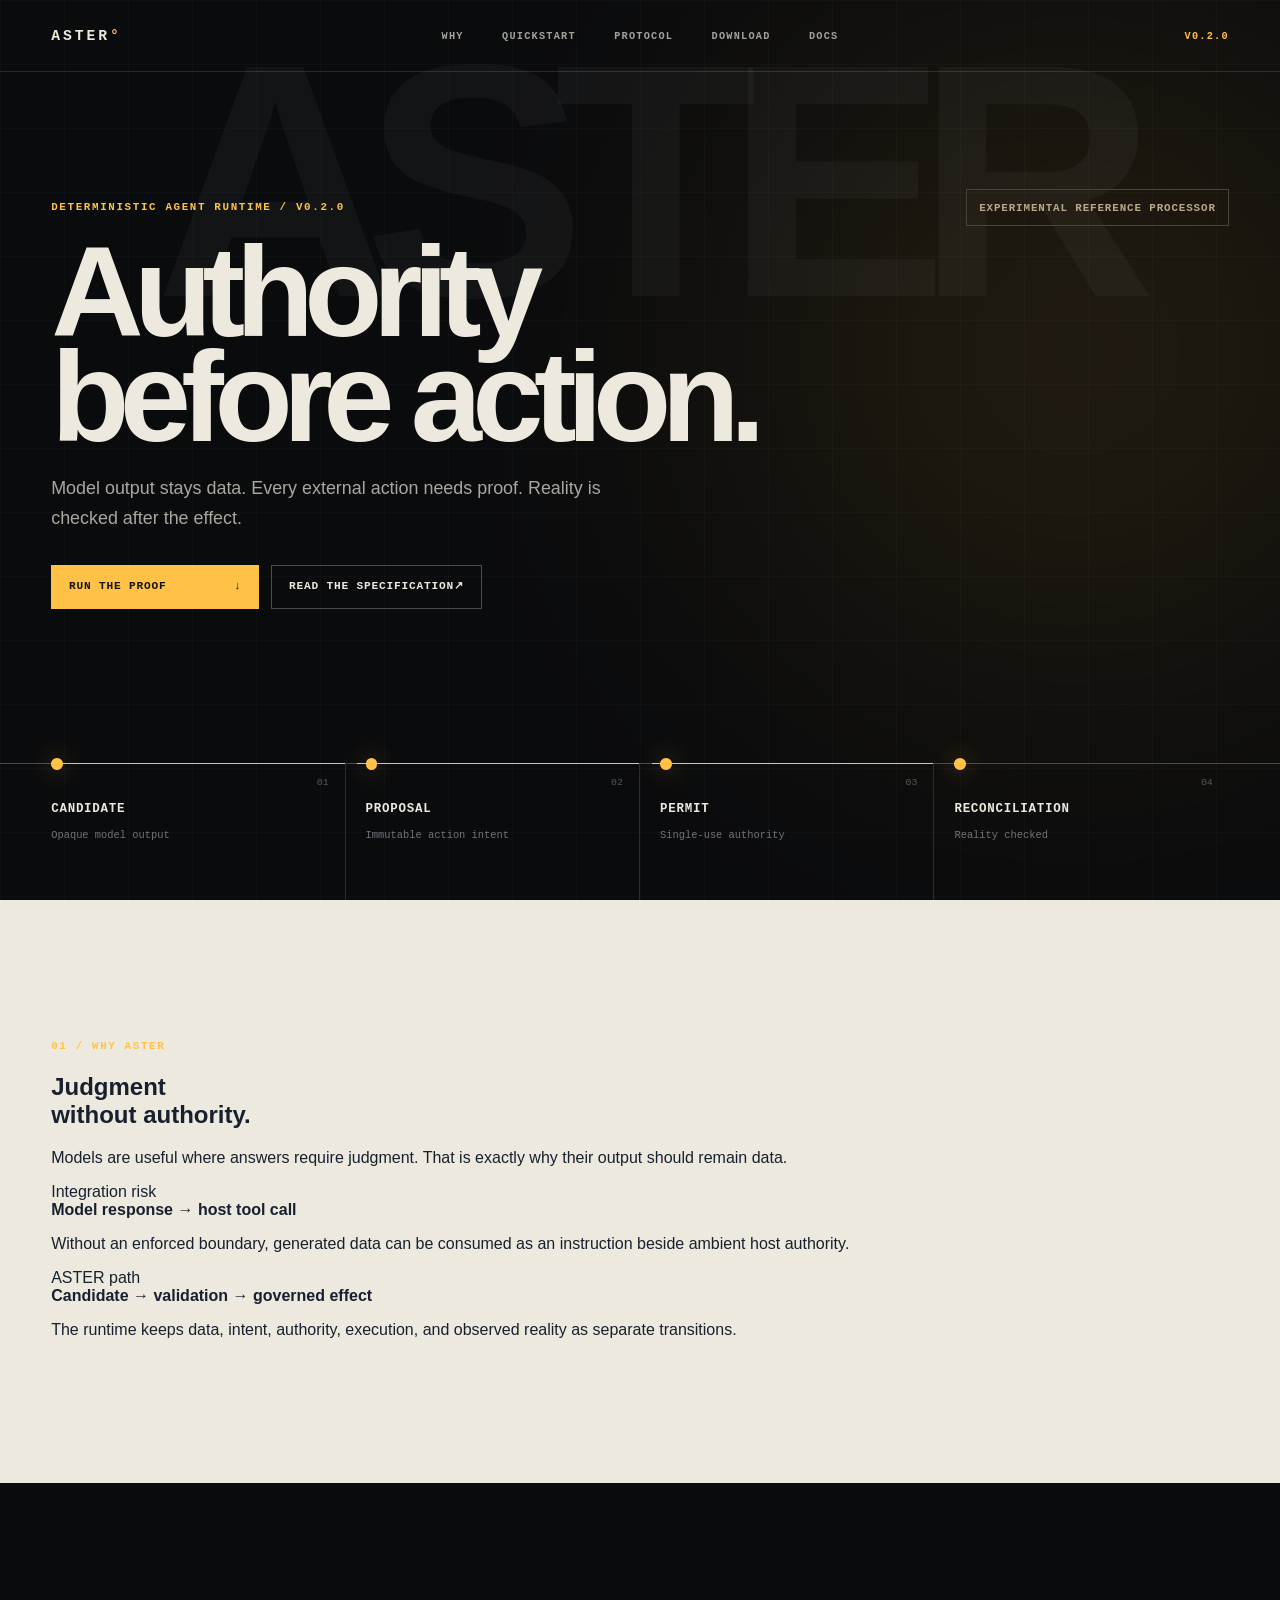
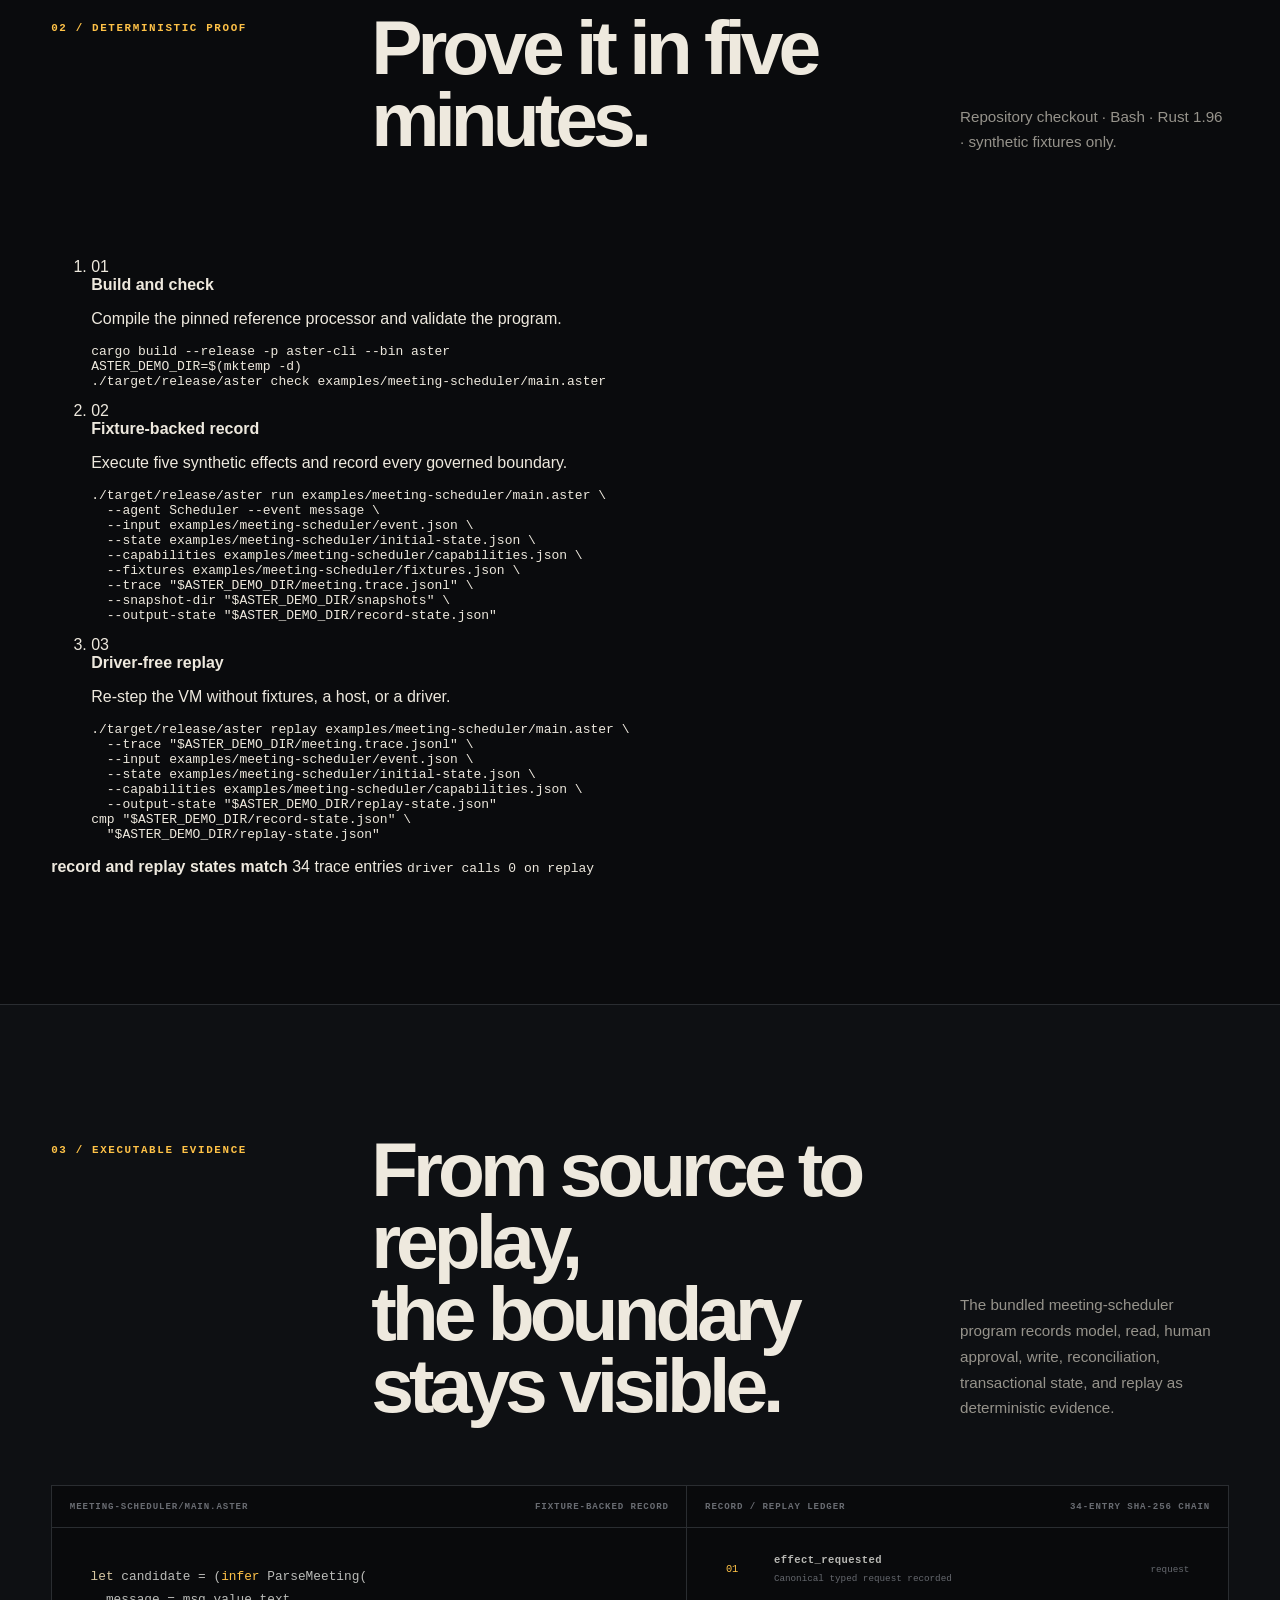
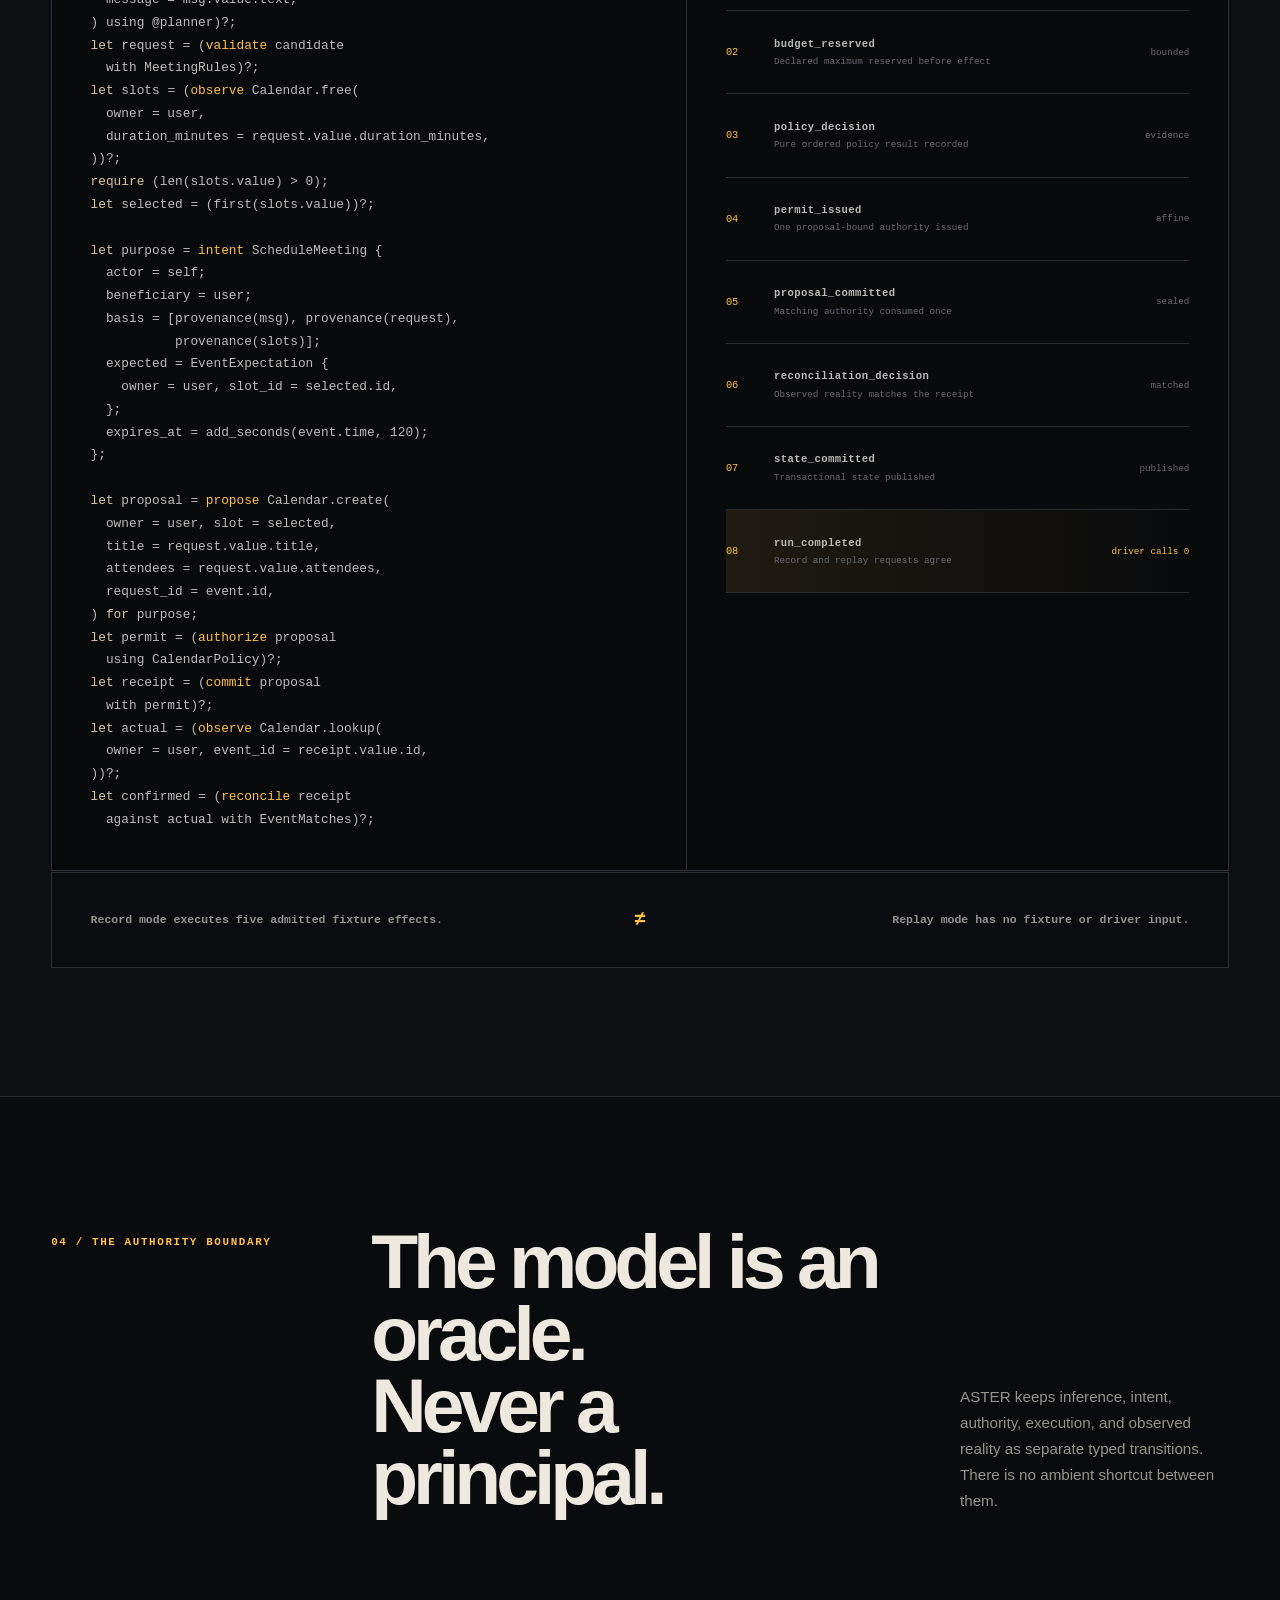
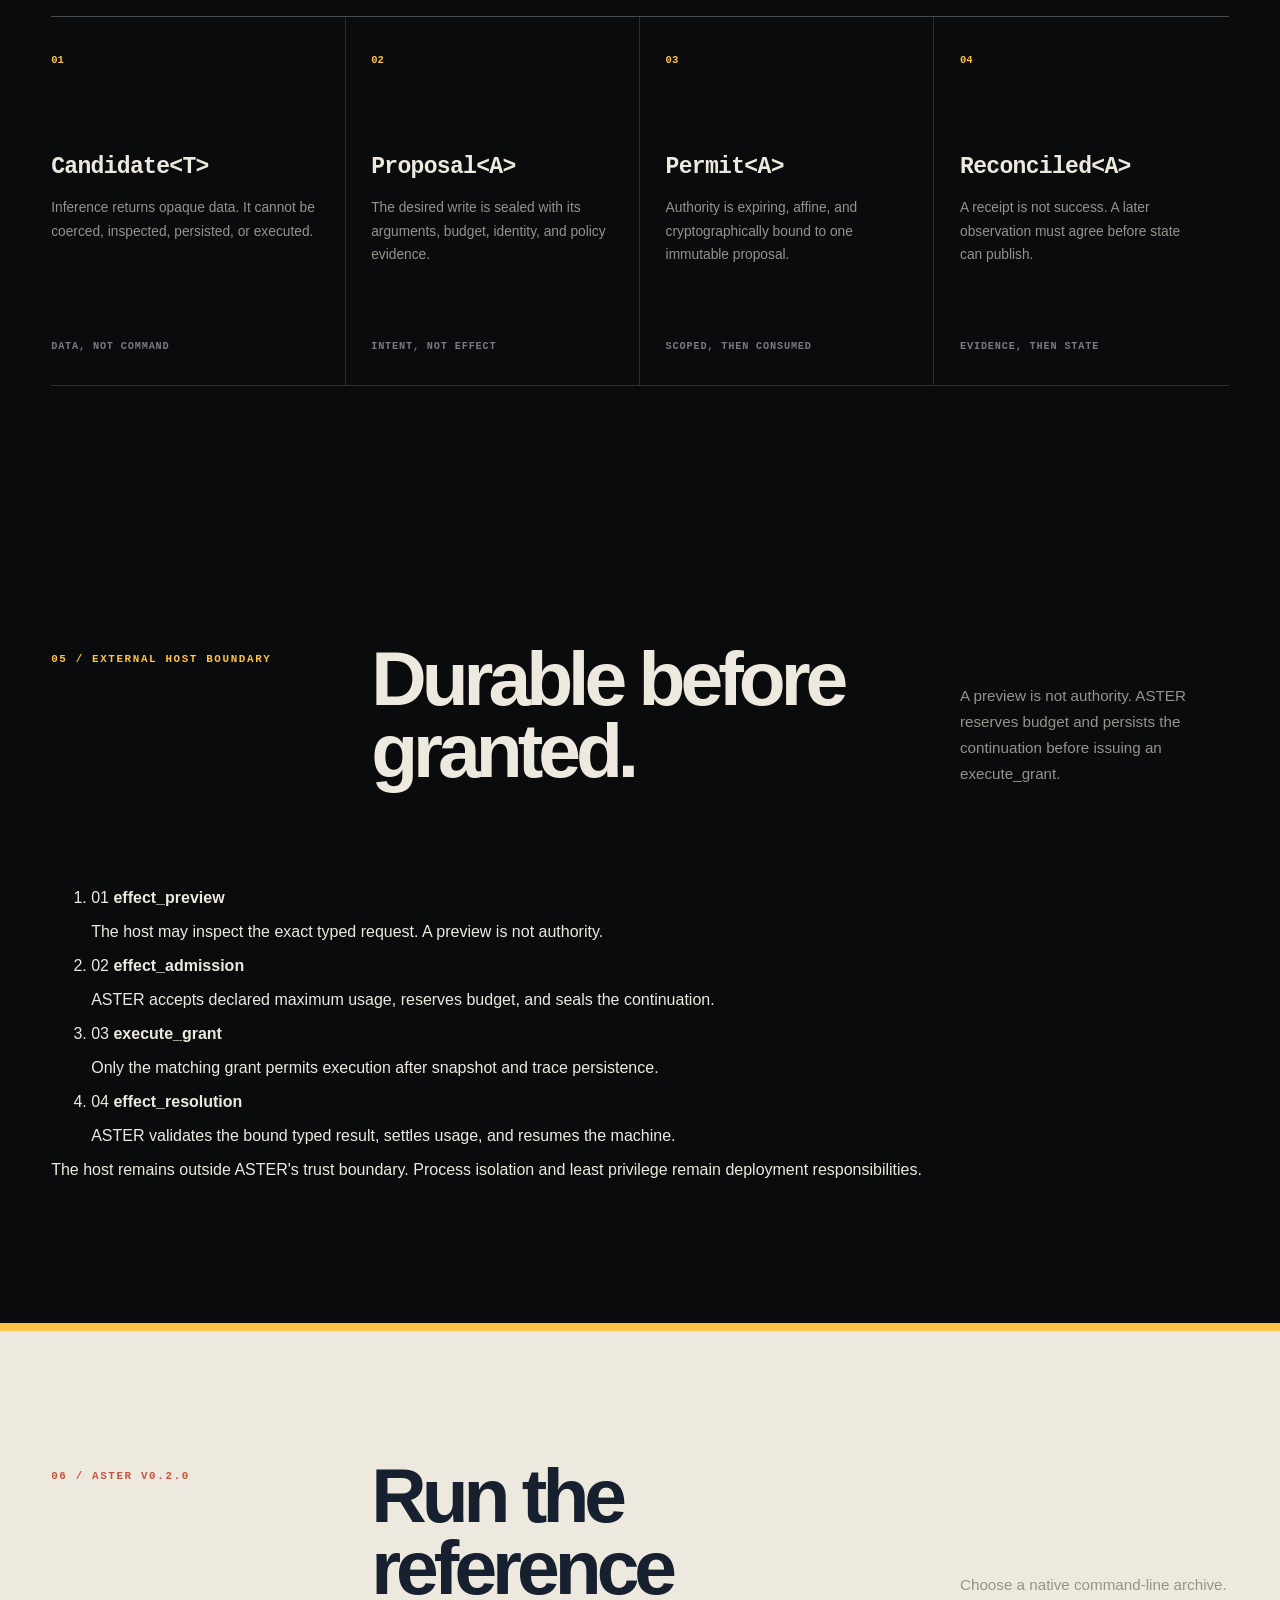
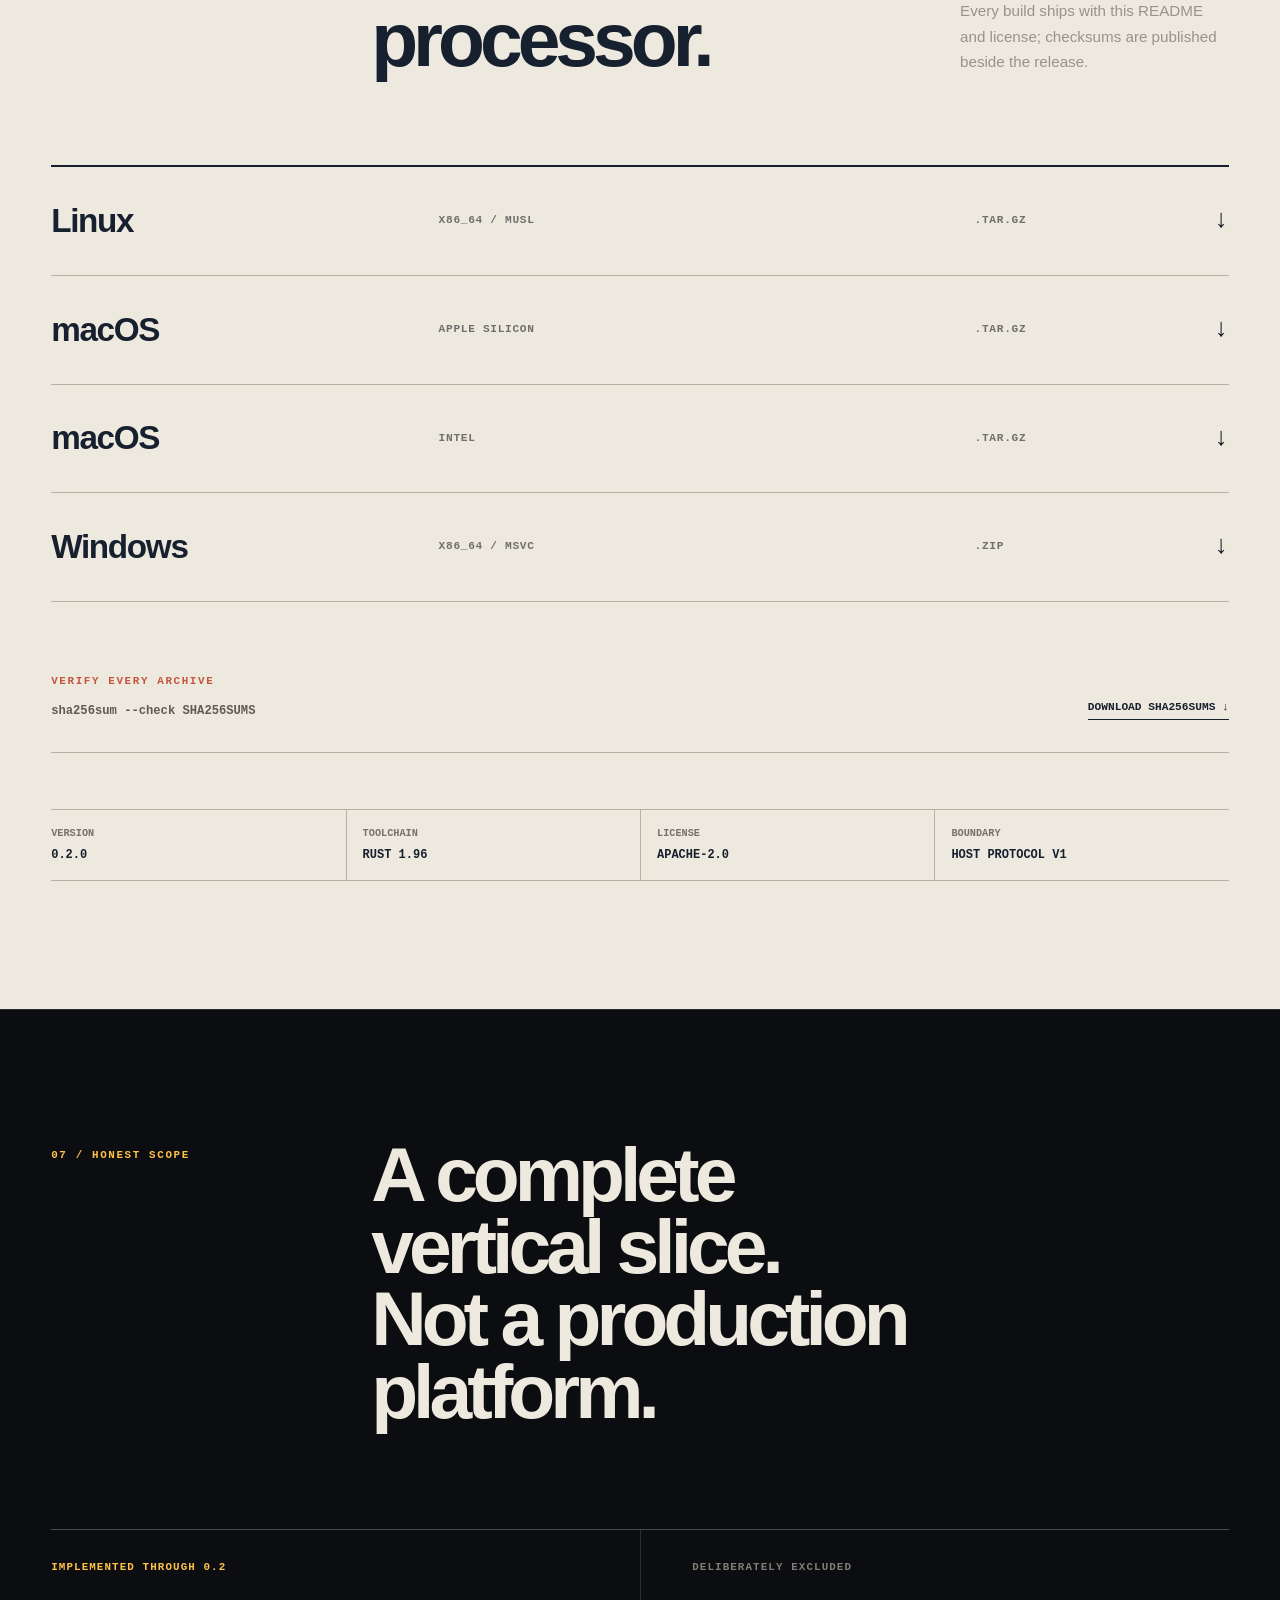
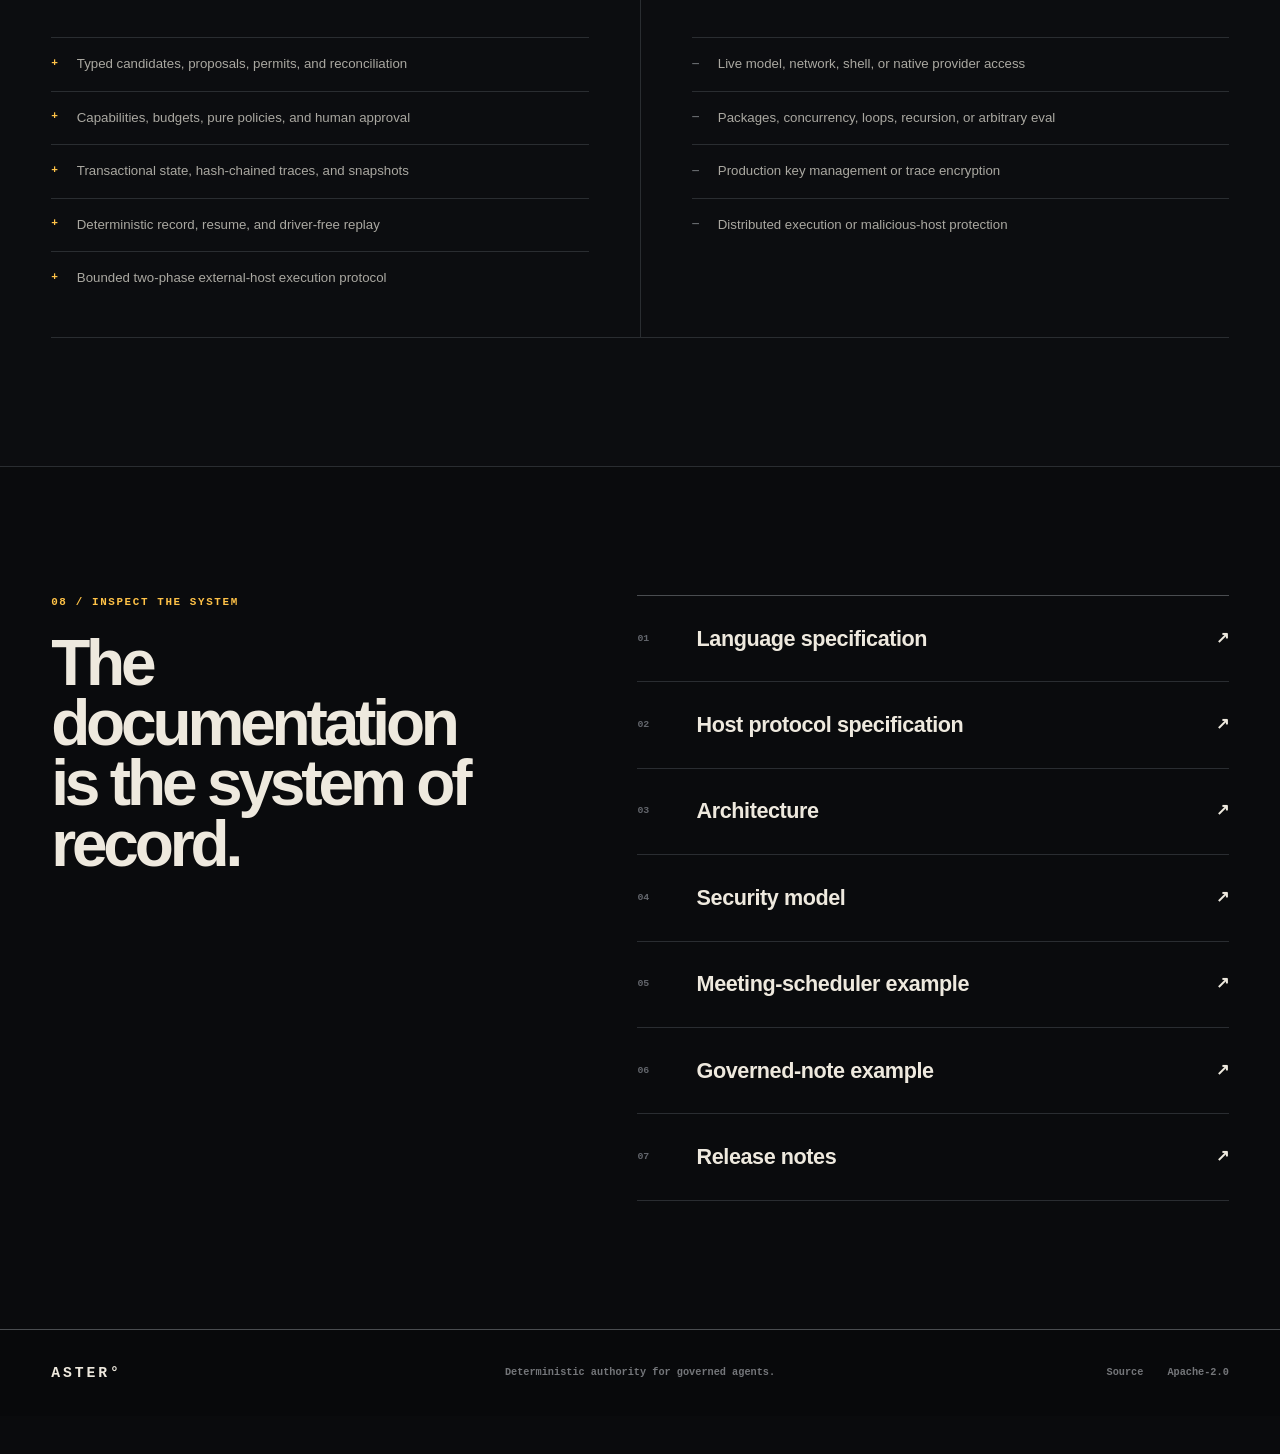
==== commit a6ac8c77: "Complete meeting evidence excerpt" ====
--- a/site/index.html
+++ b/site/index.html
@@ -184,6 +184,8 @@
   owner = user,
   duration_minutes = request.value.duration_minutes,
 ))?;
+<span class="code-keyword">require</span> (len(slots.value) &gt; 0);
+<span class="code-keyword">let</span> selected = (first(slots.value))?;
 
 <span class="code-keyword">let</span> purpose = <span class="code-effect">intent</span> ScheduleMeeting {
   actor = self;
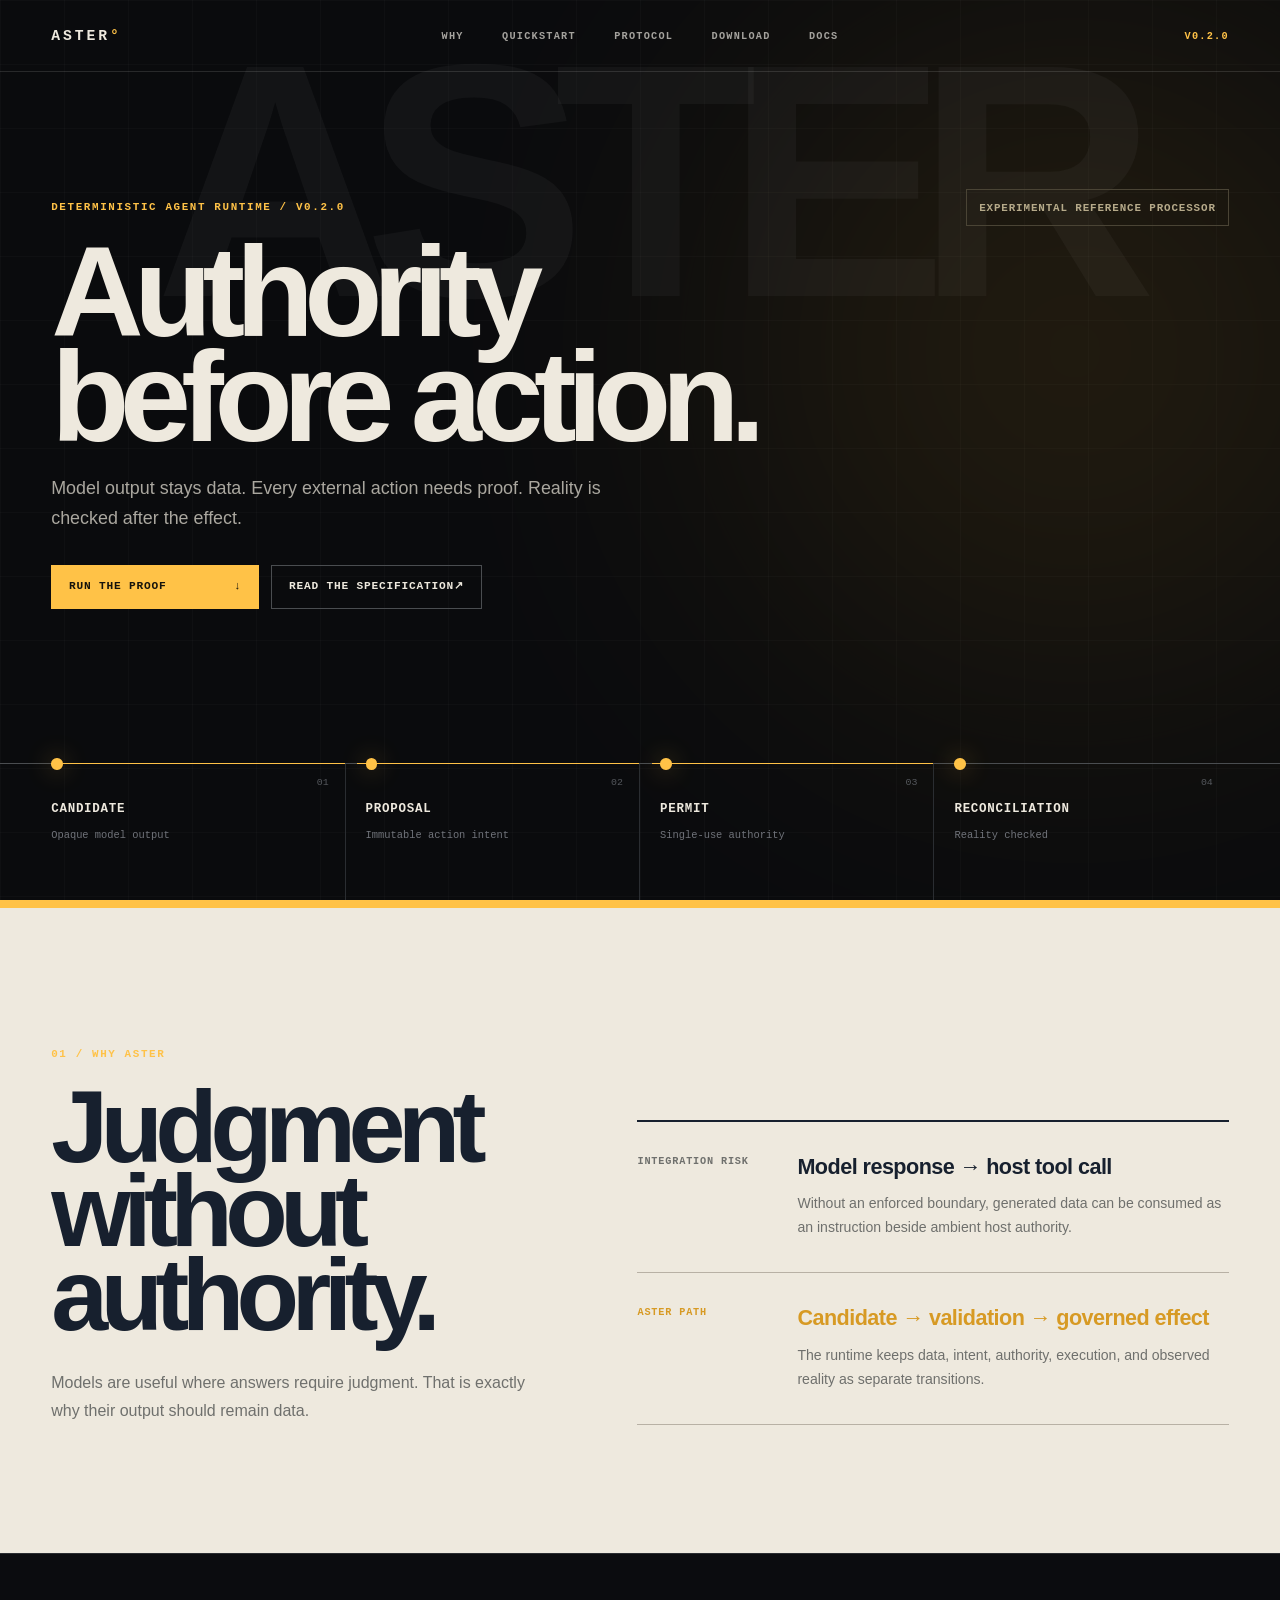
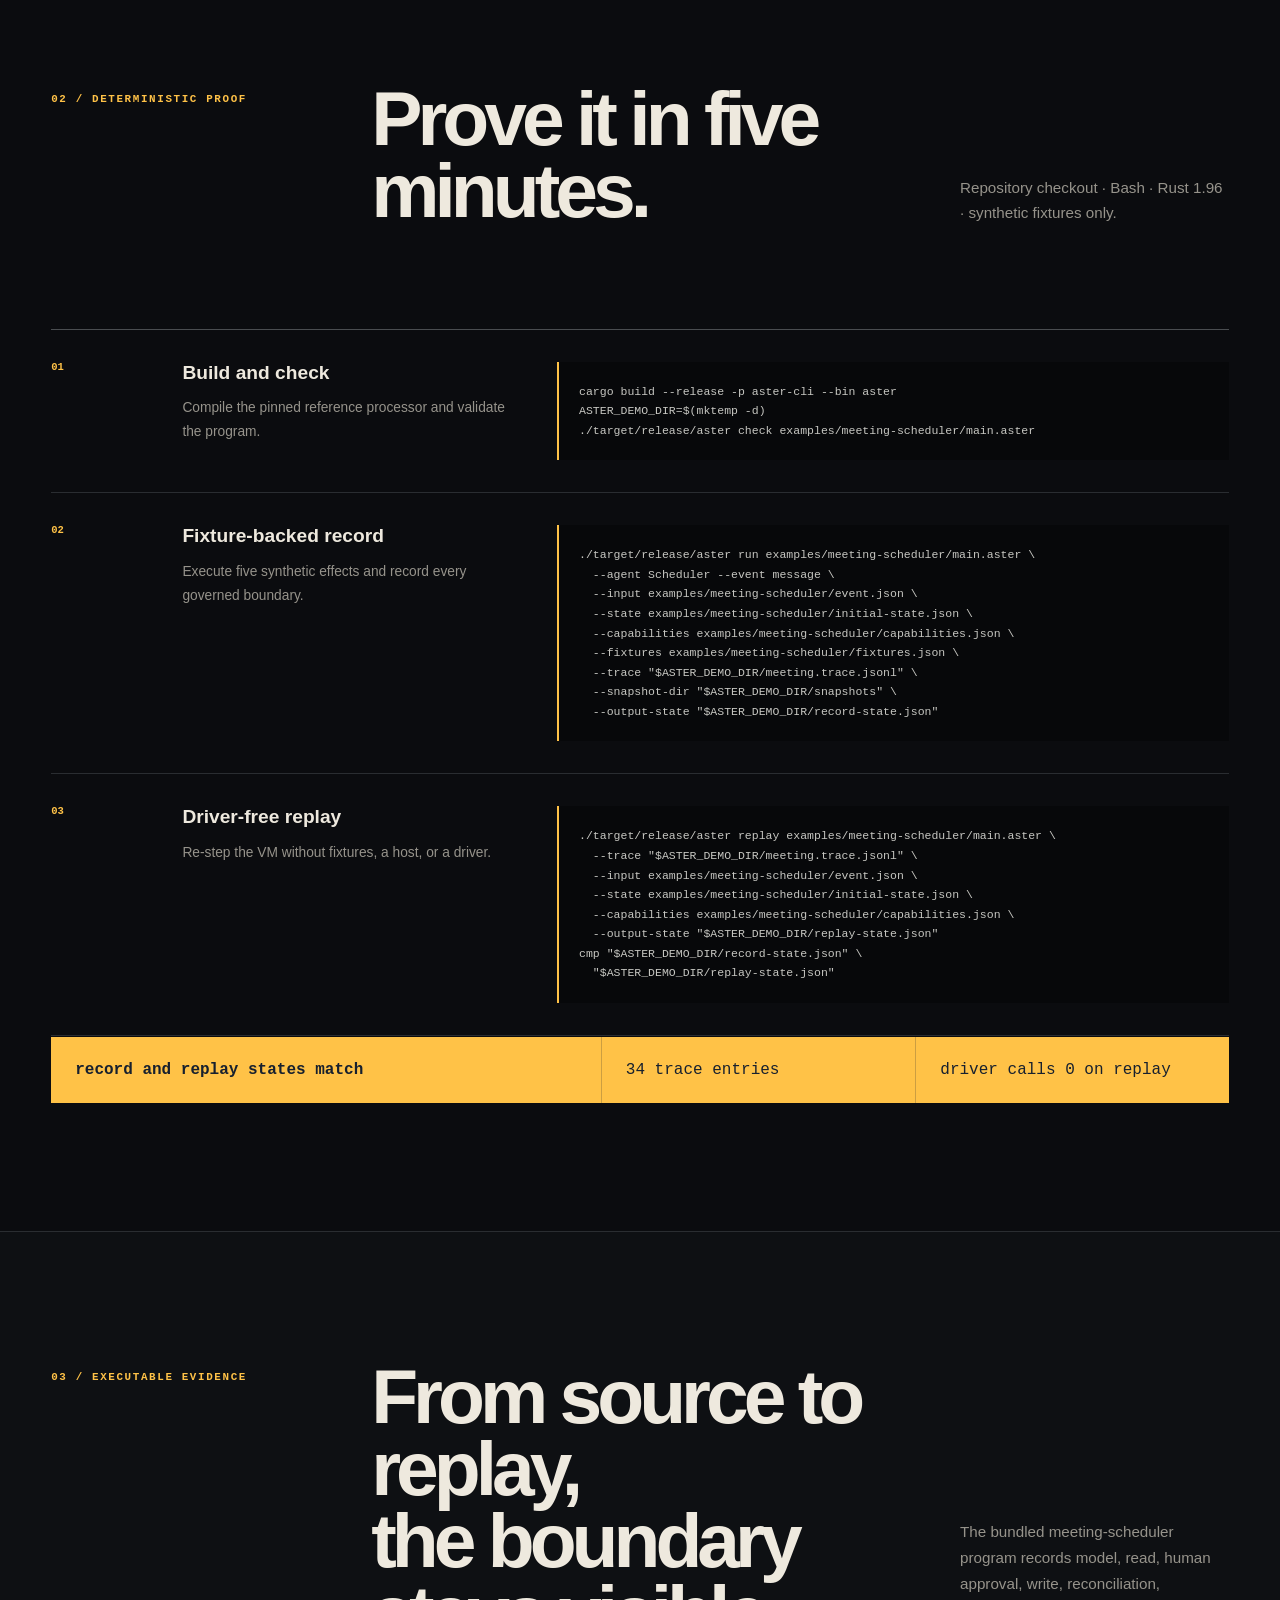
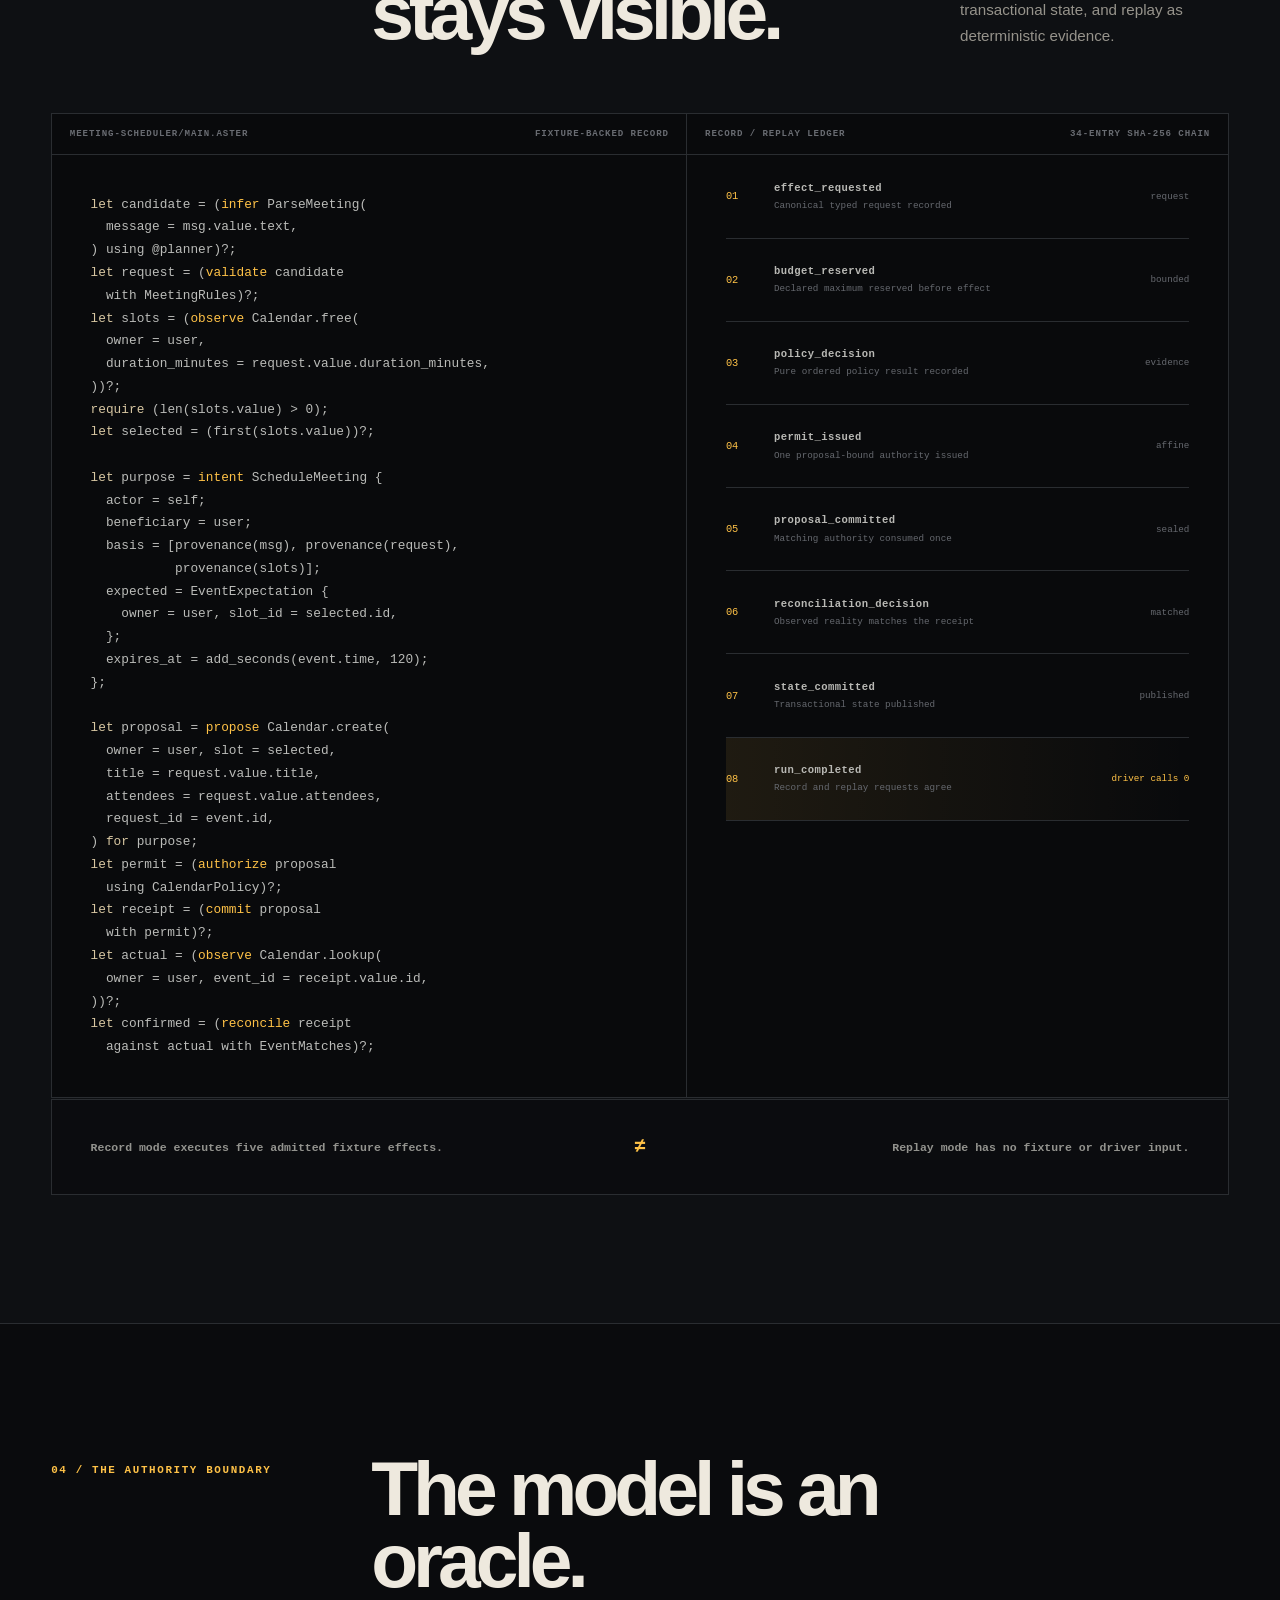
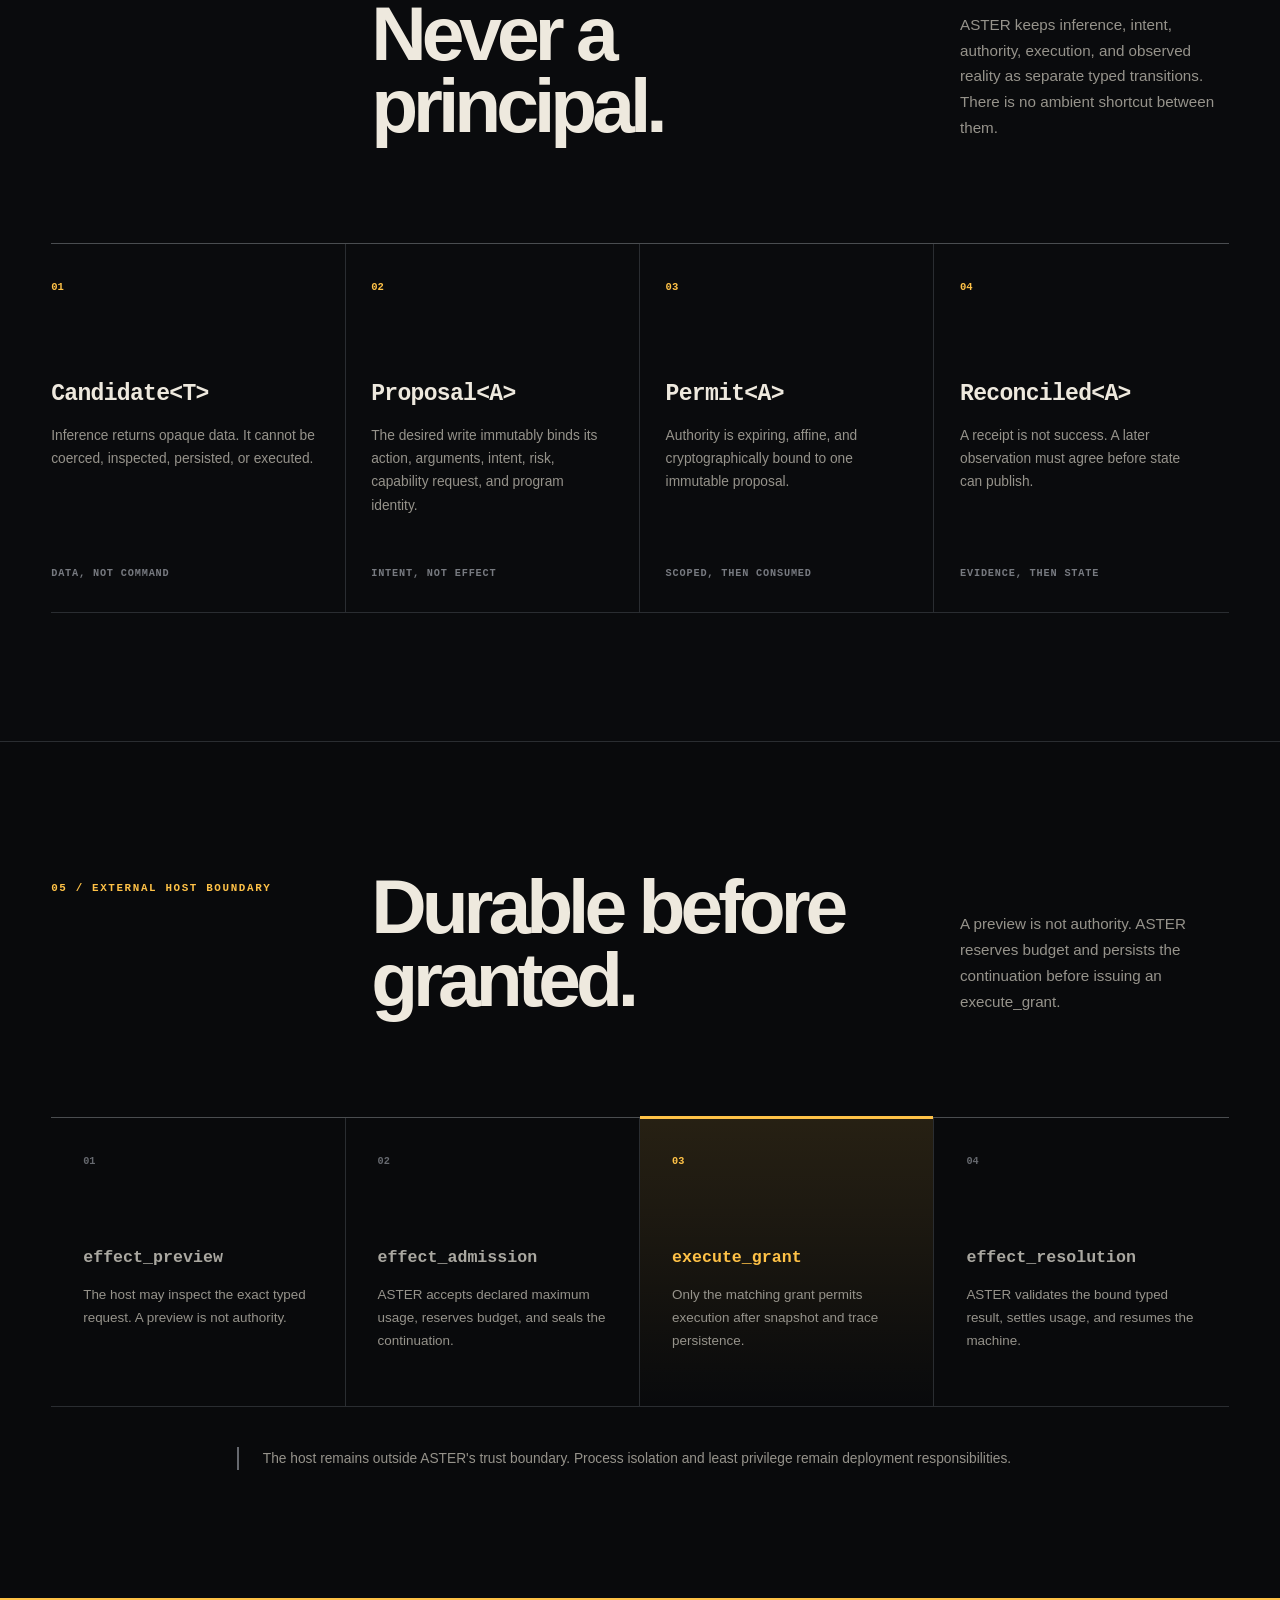
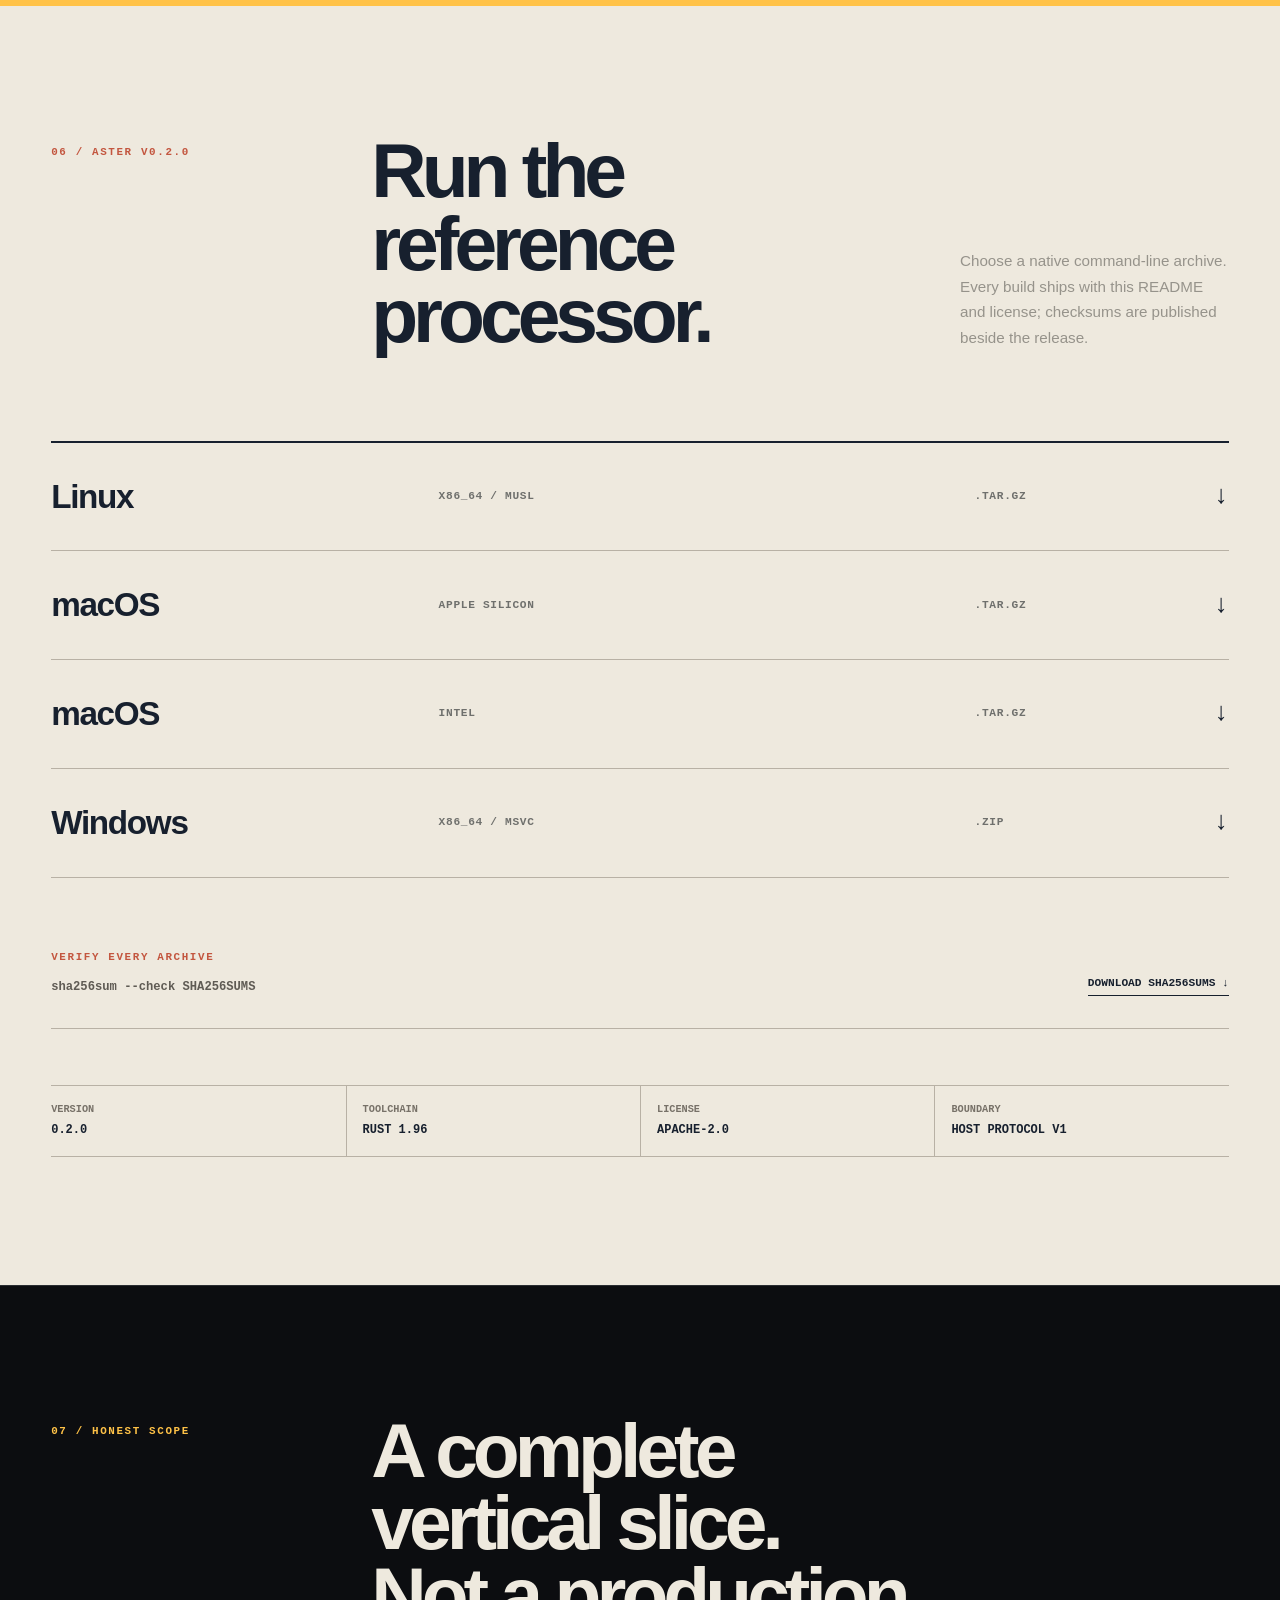
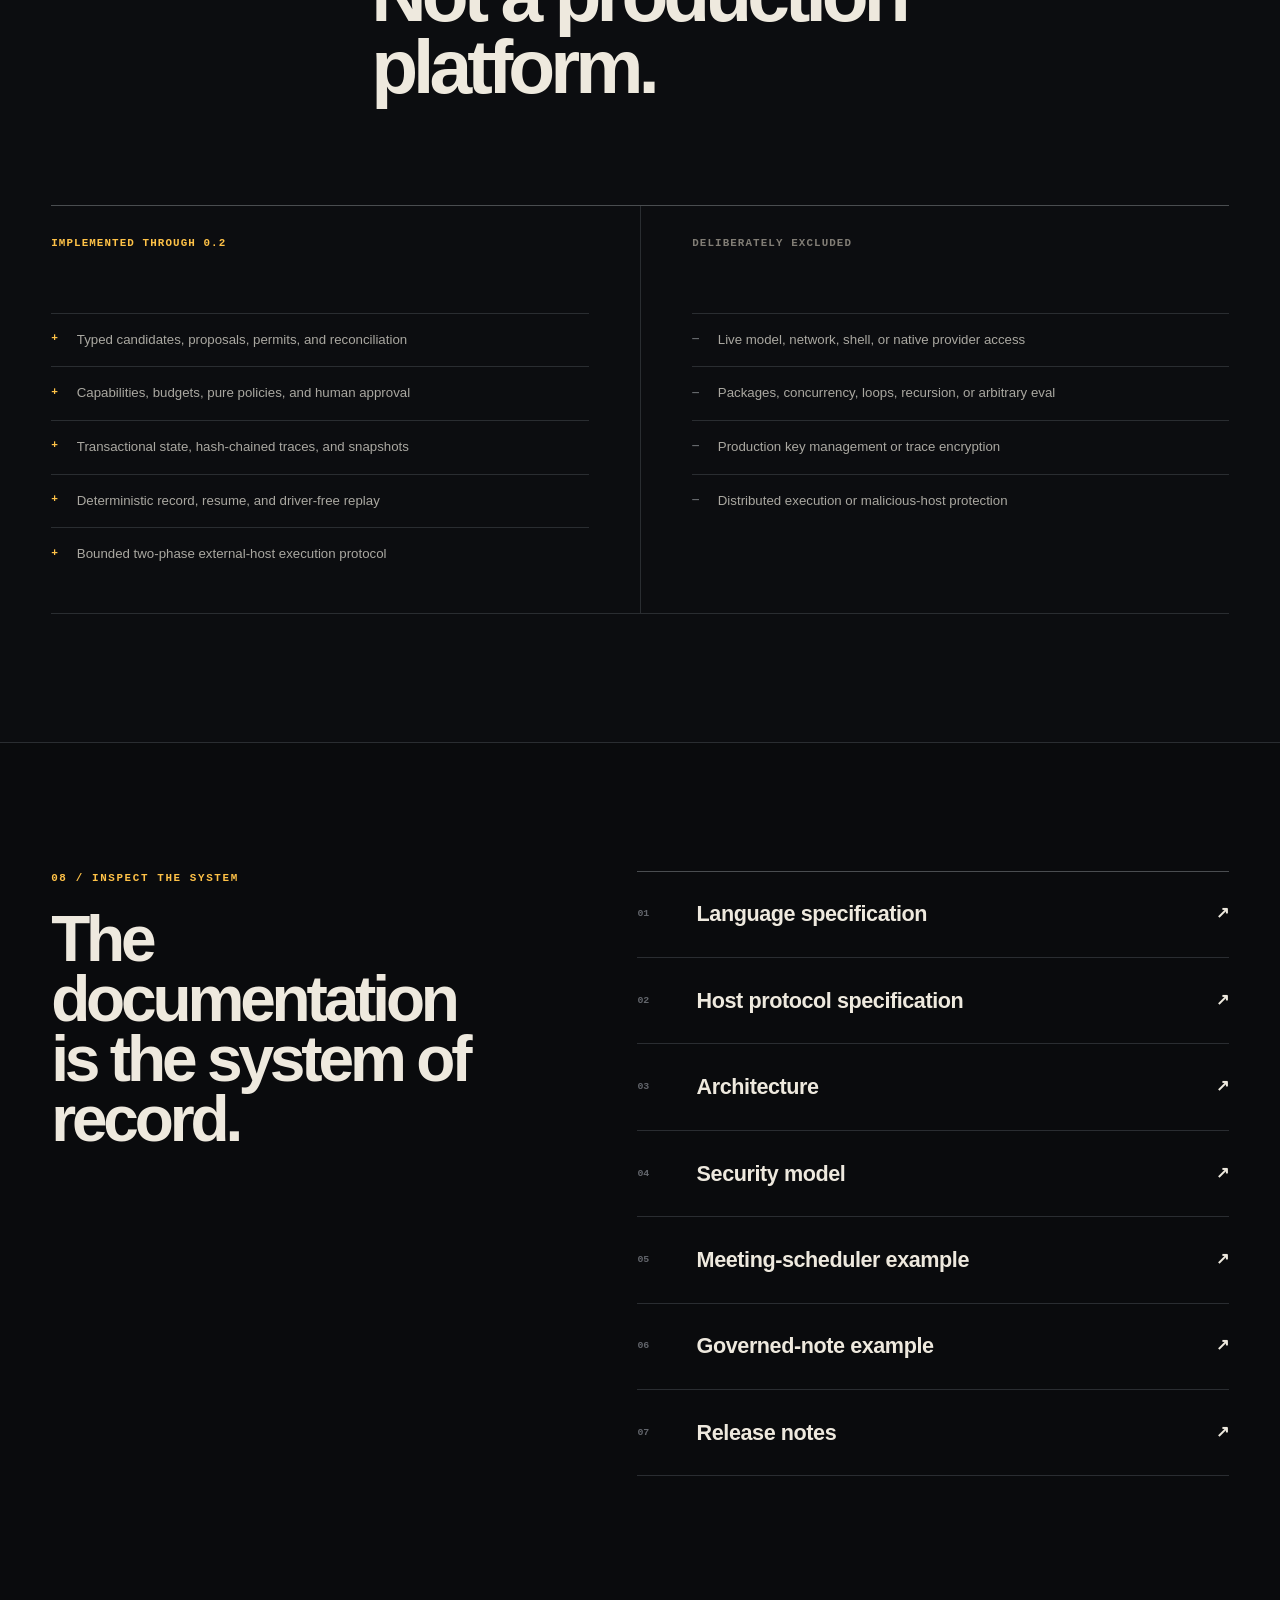
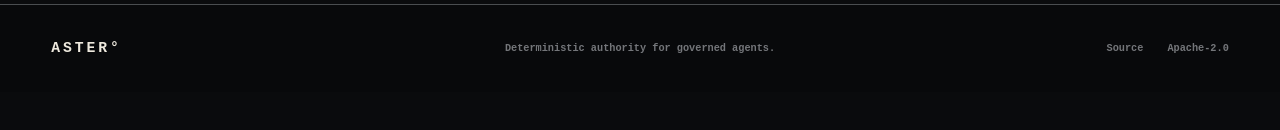
==== commit 328b213d: "Record README and Pages validation" ====
--- a/site/index.html
+++ b/site/index.html
@@ -293,7 +293,7 @@
           <article class="boundary-step reveal" data-reveal>
             <span class="boundary-number">02</span>
             <h3>Proposal&lt;A&gt;</h3>
-            <p>The desired write is sealed with its arguments, budget, identity, and policy evidence.</p>
+            <p>The desired write immutably binds its action, arguments, intent, risk, capability request, and program identity.</p>
             <strong>Intent, not effect</strong>
           </article>
           <article class="boundary-step reveal" data-reveal>
--- a/site/styles.css
+++ b/site/styles.css
@@ -406,6 +406,215 @@
   line-height: 1.7;
 }
 
+.why {
+  display: grid;
+  grid-template-columns: minmax(0, .9fr) minmax(24rem, 1.1fr);
+  gap: clamp(3rem, 8vw, 9rem);
+  border-top: .5rem solid var(--amber);
+}
+
+.why-statement h2 {
+  max-width: 8ch;
+  margin: 1.5rem 0 2rem;
+  font-size: clamp(4rem, 8vw, 8.5rem);
+  line-height: .82;
+  letter-spacing: -.075em;
+}
+
+.why-statement > p:last-child {
+  max-width: 32rem;
+  margin: 0;
+  color: var(--muted-dark);
+  font-size: 1rem;
+  line-height: 1.75;
+}
+
+.why-comparison {
+  align-self: end;
+  border-top: 2px solid var(--paper-ink);
+}
+
+.comparison-row {
+  display: grid;
+  grid-template-columns: 8rem 1fr;
+  gap: 2rem;
+  padding: 2rem 0;
+  border-bottom: 1px solid #b8b1a5;
+}
+
+.comparison-row > span {
+  color: var(--muted-dark);
+  font: 800 .64rem/1.4 var(--mono);
+  letter-spacing: .08em;
+  text-transform: uppercase;
+}
+
+.comparison-row strong {
+  display: block;
+  font-size: clamp(1rem, 1.8vw, 1.35rem);
+  letter-spacing: -.025em;
+}
+
+.comparison-row p {
+  max-width: 38rem;
+  margin: .8rem 0 0;
+  color: var(--muted-dark);
+  font-size: .88rem;
+  line-height: 1.7;
+}
+
+.comparison-aster > span,
+.comparison-aster strong {
+  color: var(--amber-soft);
+}
+
+.quickstart {
+  border-top: 1px solid var(--line);
+  background: #0b0c0f;
+}
+
+.quickstart-steps {
+  margin: 4rem 0 0;
+  padding: 0;
+  border-top: 1px solid var(--line-strong);
+  list-style: none;
+}
+
+.quickstart-step {
+  display: grid;
+  grid-template-columns: 5rem minmax(12rem, .65fr) minmax(0, 1.35fr);
+  gap: clamp(1.5rem, 4vw, 4rem);
+  padding: 2rem 0;
+  border-bottom: 1px solid var(--line);
+}
+
+.step-number {
+  color: var(--amber);
+  font: 700 .66rem/1 var(--mono);
+}
+
+.quickstart-step > div strong {
+  display: block;
+  margin-bottom: .8rem;
+  font-size: clamp(1rem, 1.5vw, 1.2rem);
+}
+
+.quickstart-step > div p {
+  max-width: 32rem;
+  margin: 0;
+  color: var(--muted);
+  font-size: .86rem;
+  line-height: 1.7;
+}
+
+.quickstart-step pre {
+  min-width: 0;
+  max-width: 100%;
+  margin: 0;
+  padding: 1.25rem;
+  overflow-x: auto;
+  scrollbar-color: var(--line-strong) #07080a;
+  scrollbar-width: thin;
+  border-left: 2px solid var(--amber);
+  color: #c7c7c2;
+  background: #07080a;
+  font: 500 .72rem/1.7 var(--mono);
+}
+
+.proof-result {
+  display: grid;
+  grid-template-columns: 1.4fr .8fr .8fr;
+  gap: 1px;
+  margin-top: 1px;
+  background: var(--amber);
+}
+
+.proof-result > * {
+  padding: 1.5rem;
+  color: var(--paper-ink);
+  background: var(--amber);
+  font-family: var(--mono);
+}
+
+.proof-result > :not(:first-child) {
+  border-left: 1px solid rgba(23, 32, 46, .22);
+}
+
+.protocol {
+  border-top: 1px solid var(--line);
+  background: #090a0c;
+}
+
+.protocol-flow {
+  display: grid;
+  grid-template-columns: repeat(4, 1fr);
+  margin: 4rem 0 0;
+  padding: 0;
+  border-top: 1px solid var(--line-strong);
+  border-bottom: 1px solid var(--line);
+  list-style: none;
+}
+
+.protocol-step {
+  position: relative;
+  min-height: 18rem;
+  padding: 2rem;
+  border-right: 1px solid var(--line);
+}
+
+.protocol-step:last-child {
+  border-right: 0;
+}
+
+.protocol-step > span {
+  color: #66696f;
+  font: 700 .64rem/1 var(--mono);
+}
+
+.protocol-step strong {
+  display: block;
+  margin: 5rem 0 1rem;
+  color: #aaa8a1;
+  font: 650 clamp(.9rem, 1.3vw, 1.05rem)/1.2 var(--mono);
+}
+
+.protocol-step p {
+  max-width: 18rem;
+  margin: 0;
+  color: var(--muted);
+  font-size: .84rem;
+  line-height: 1.7;
+}
+
+.protocol-step:nth-child(3) {
+  background: linear-gradient(180deg, rgba(255, 194, 71, .12), transparent);
+}
+
+.protocol-step:nth-child(3)::before {
+  position: absolute;
+  top: -2px;
+  right: 0;
+  left: 0;
+  height: 3px;
+  background: var(--amber);
+  content: "";
+}
+
+.protocol-step:nth-child(3) > span,
+.protocol-step:nth-child(3) strong {
+  color: var(--amber);
+}
+
+.host-warning {
+  max-width: 62rem;
+  margin: 2.5rem 0 0 auto;
+  padding-left: 1.5rem;
+  border-left: 2px solid #66696f;
+  color: var(--muted);
+  font-size: .86rem;
+  line-height: 1.7;
+}
+
 .boundary {
   border-top: 1px solid var(--line);
 }
@@ -948,6 +1157,30 @@
     grid-column: 2;
   }
 
+  .why {
+    grid-template-columns: 1fr;
+  }
+
+  .quickstart-step {
+    grid-template-columns: 4rem 1fr;
+  }
+
+  .quickstart-step pre {
+    grid-column: 2;
+  }
+
+  .protocol-flow {
+    grid-template-columns: 1fr 1fr;
+  }
+
+  .protocol-step:nth-child(2) {
+    border-right: 0;
+  }
+
+  .protocol-step:nth-child(-n + 2) {
+    border-bottom: 1px solid var(--line);
+  }
+
   .boundary-flow {
     grid-template-columns: 1fr 1fr;
   }
@@ -1050,6 +1283,42 @@
   .section-heading > p:last-child,
   .download-intro > p:last-child {
     margin-top: 1.5rem;
+  }
+
+  .why-statement h2 {
+    font-size: clamp(3.4rem, 18vw, 5.5rem);
+  }
+
+  .comparison-row,
+  .quickstart-step,
+  .proof-result,
+  .protocol-flow {
+    grid-template-columns: 1fr;
+  }
+
+  .comparison-row,
+  .quickstart-step {
+    gap: 1.25rem;
+  }
+
+  .quickstart-step pre {
+    grid-column: 1;
+    font-size: .64rem;
+  }
+
+  .proof-result > :not(:first-child) {
+    border-top: 1px solid rgba(23, 32, 46, .22);
+    border-left: 0;
+  }
+
+  .protocol-step {
+    min-height: 14rem;
+    border-right: 0;
+    border-bottom: 1px solid var(--line);
+  }
+
+  .protocol-step:last-child {
+    border-bottom: 0;
   }
 
   .boundary-flow {
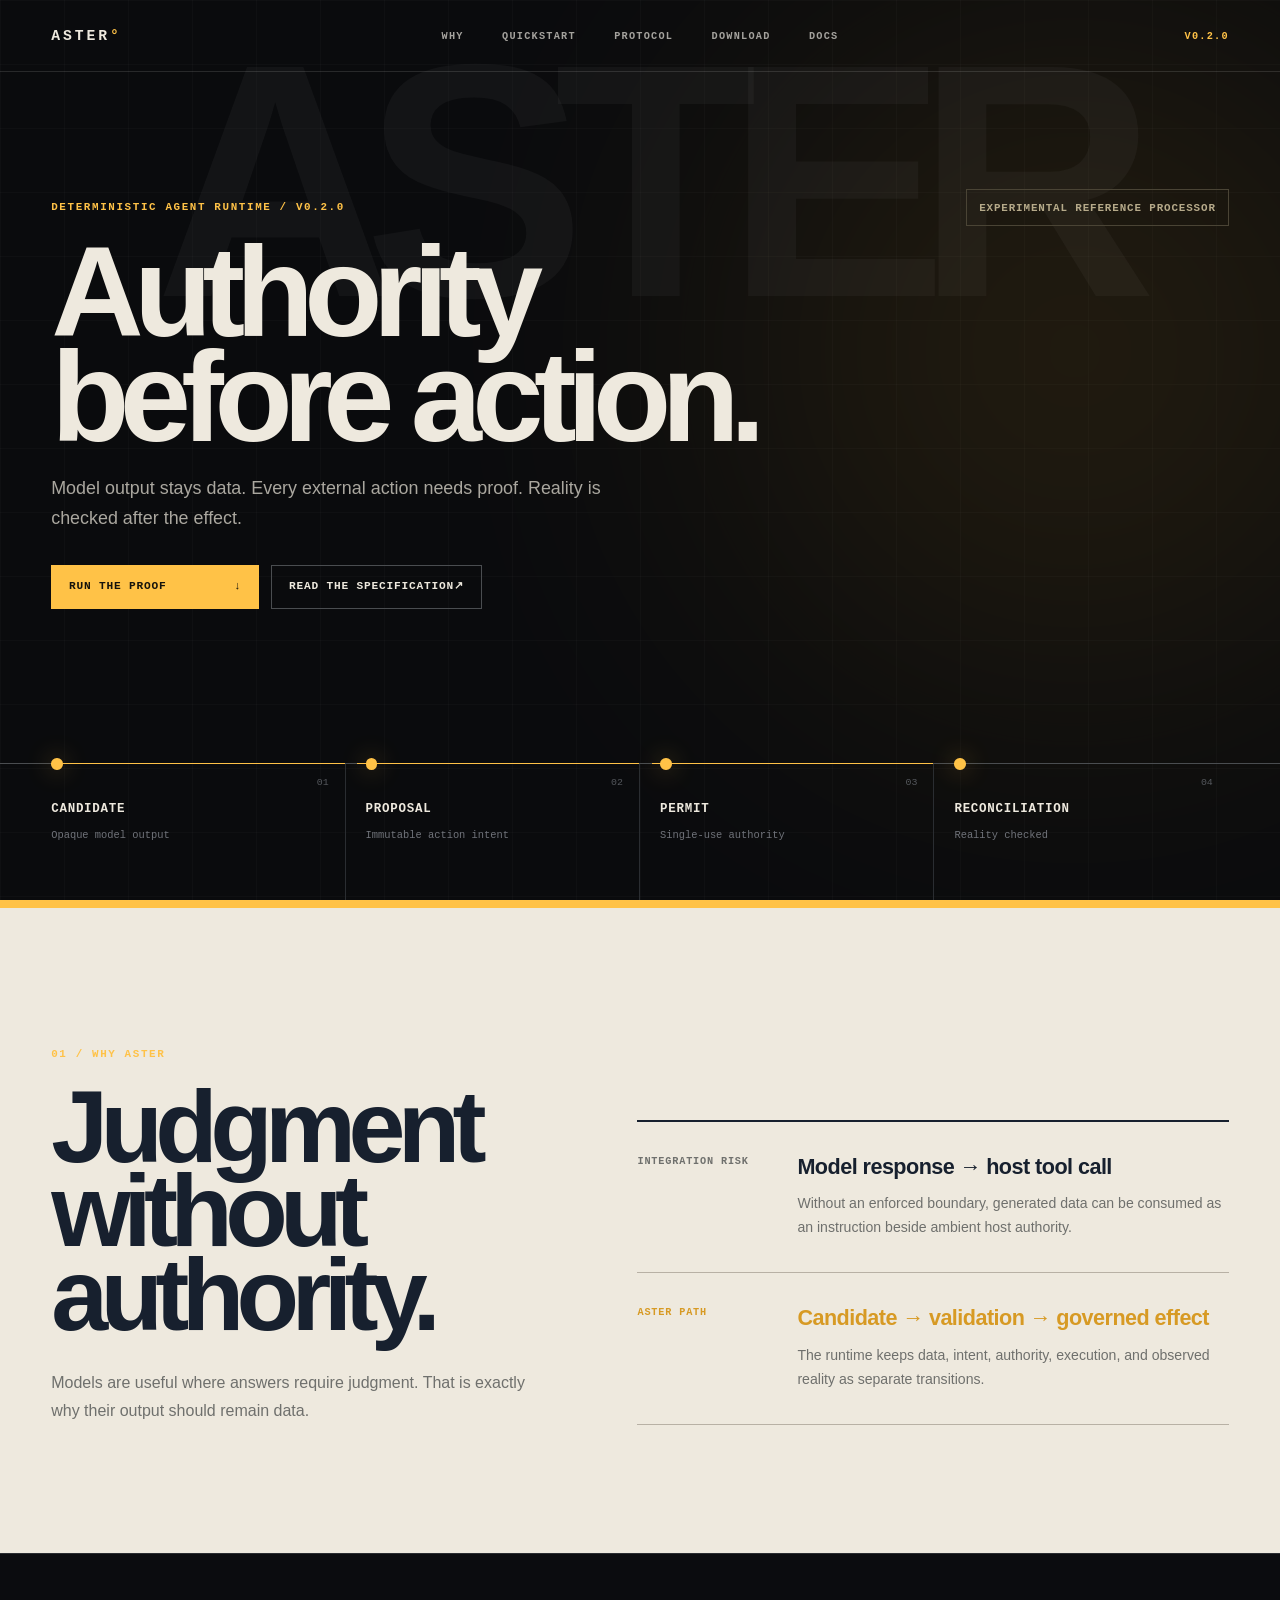
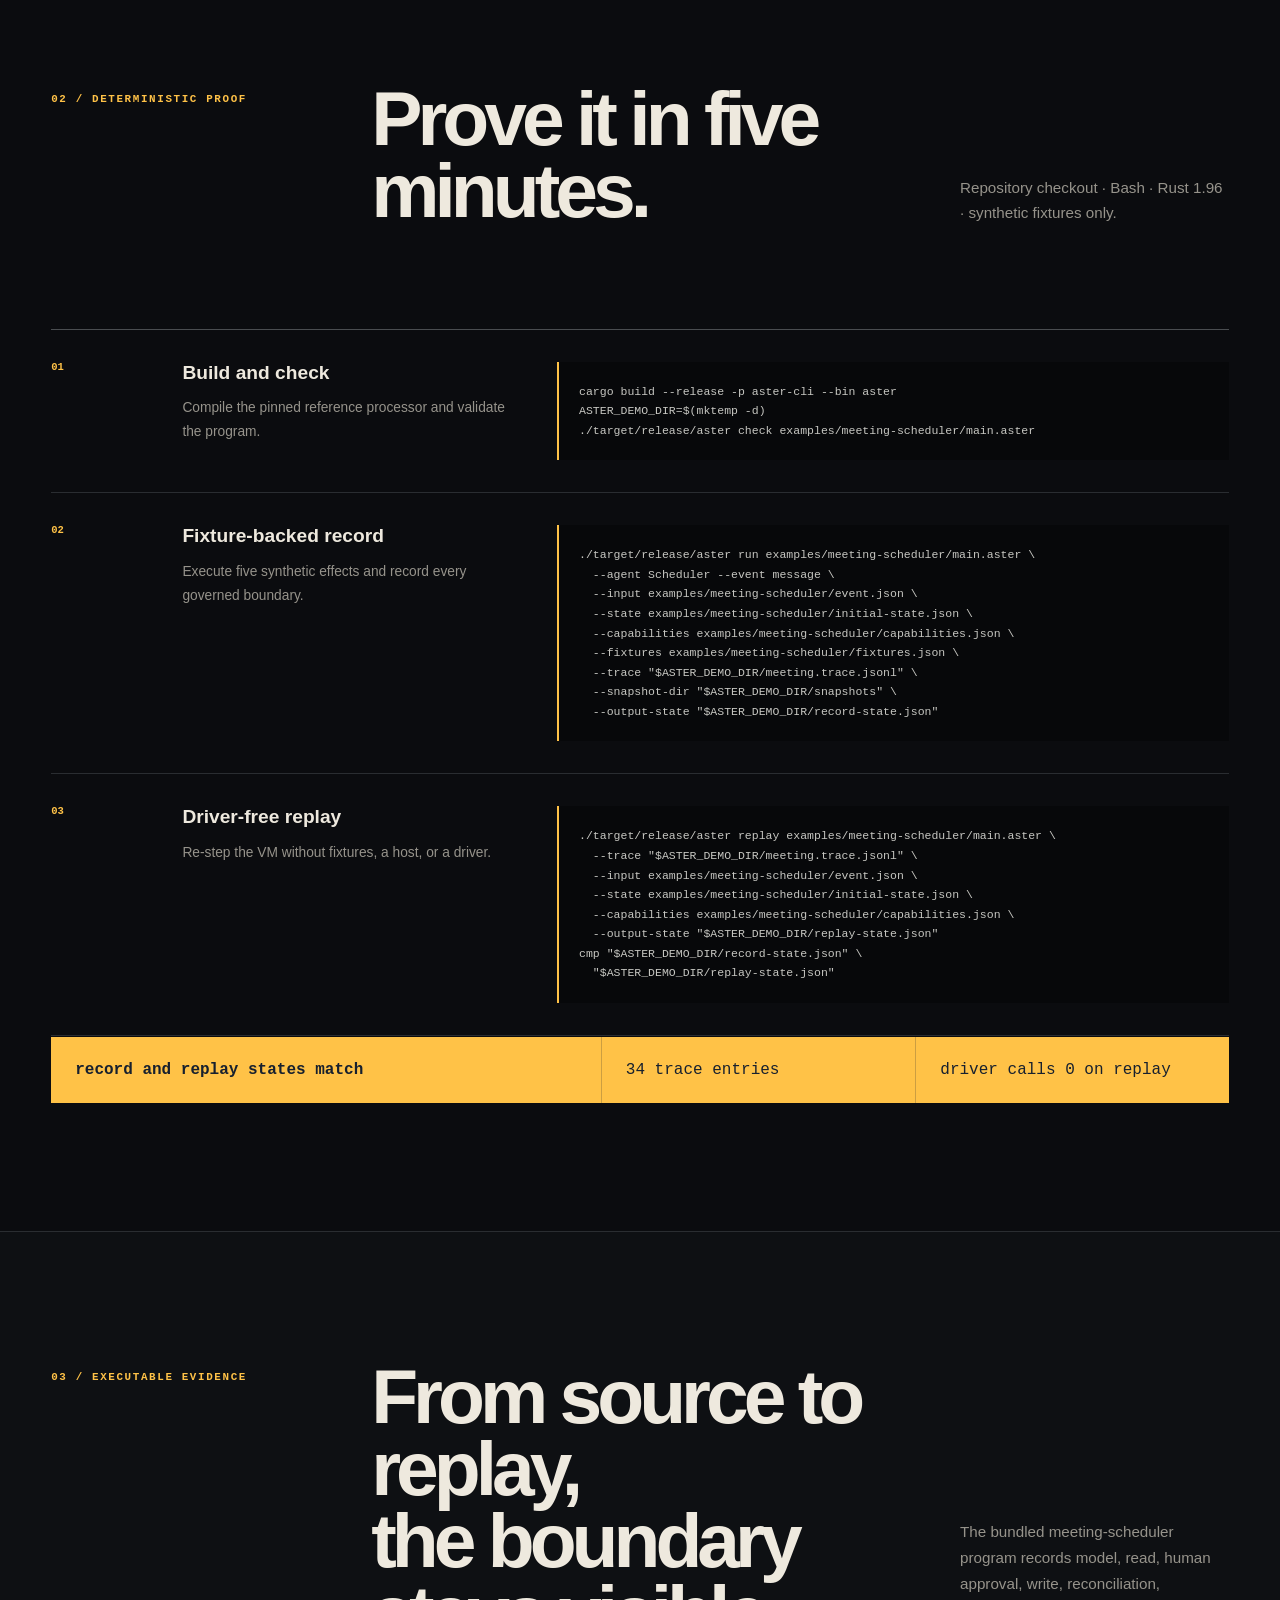
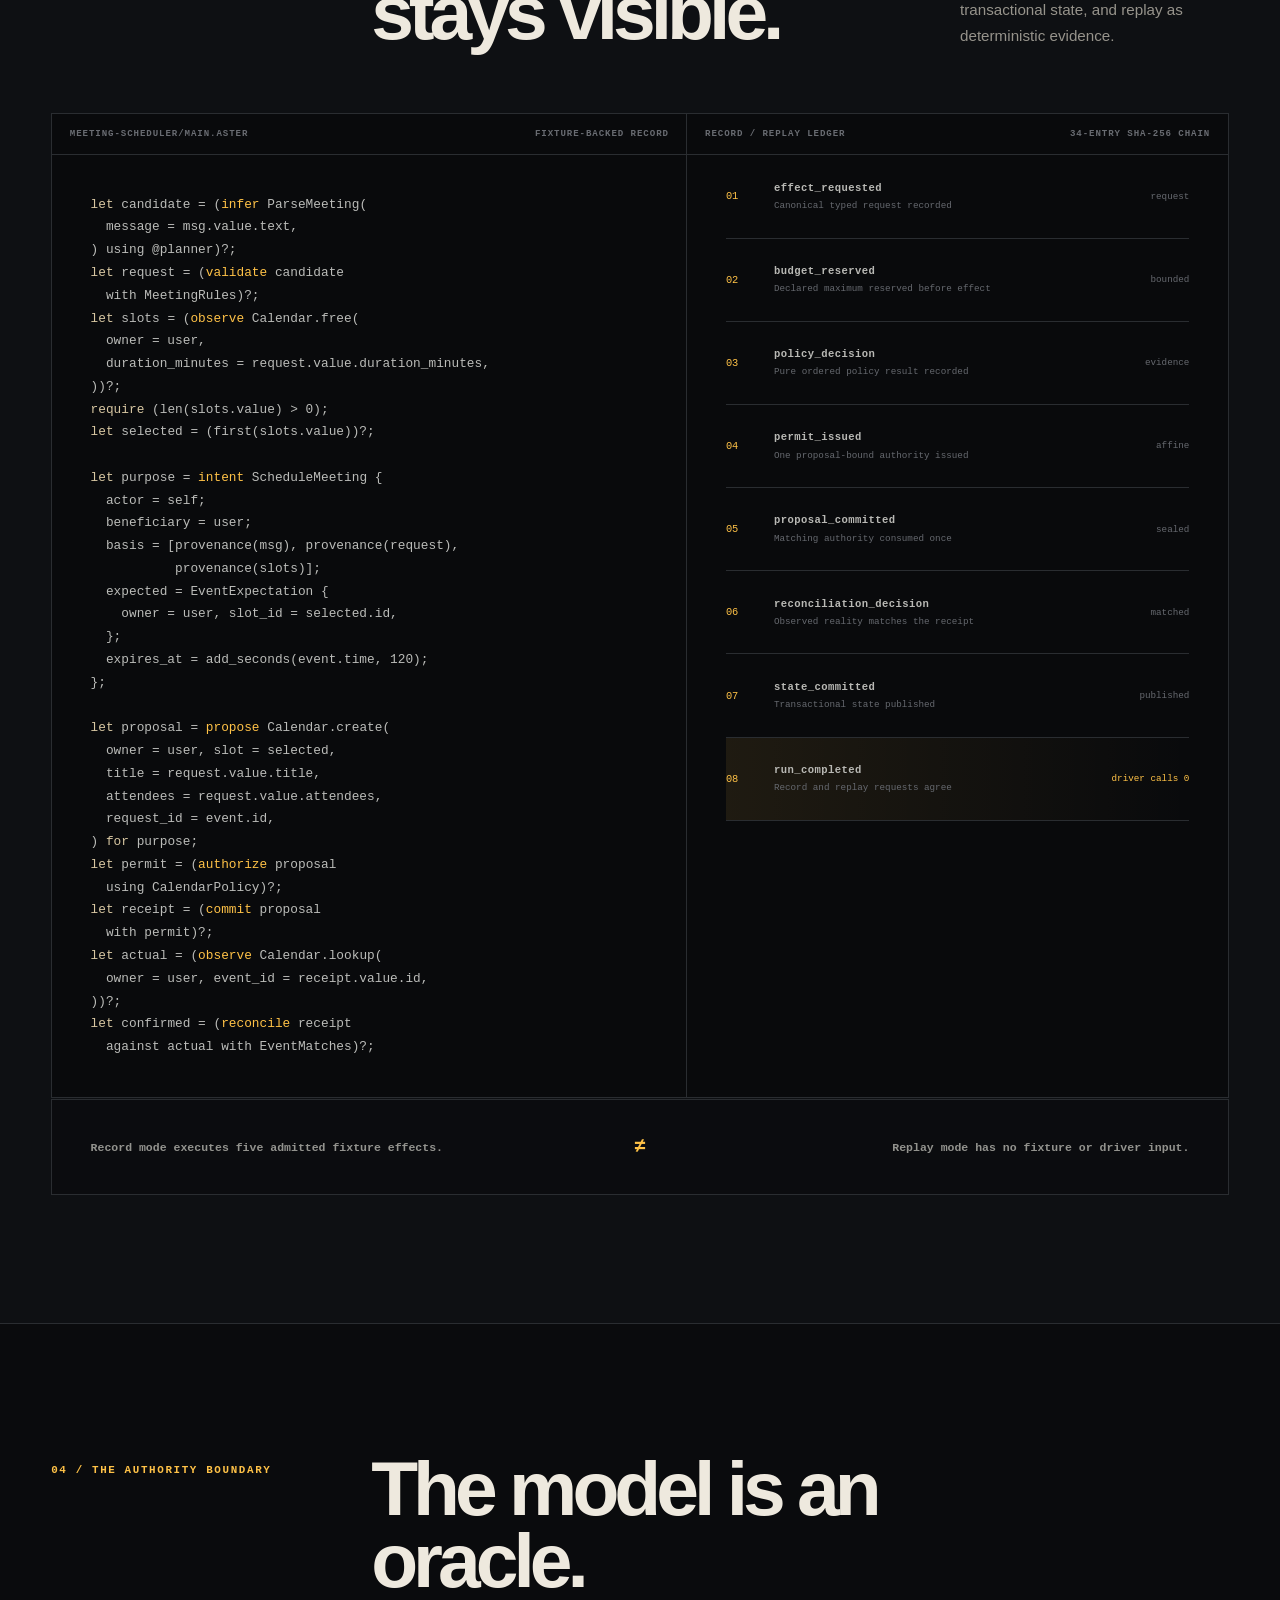
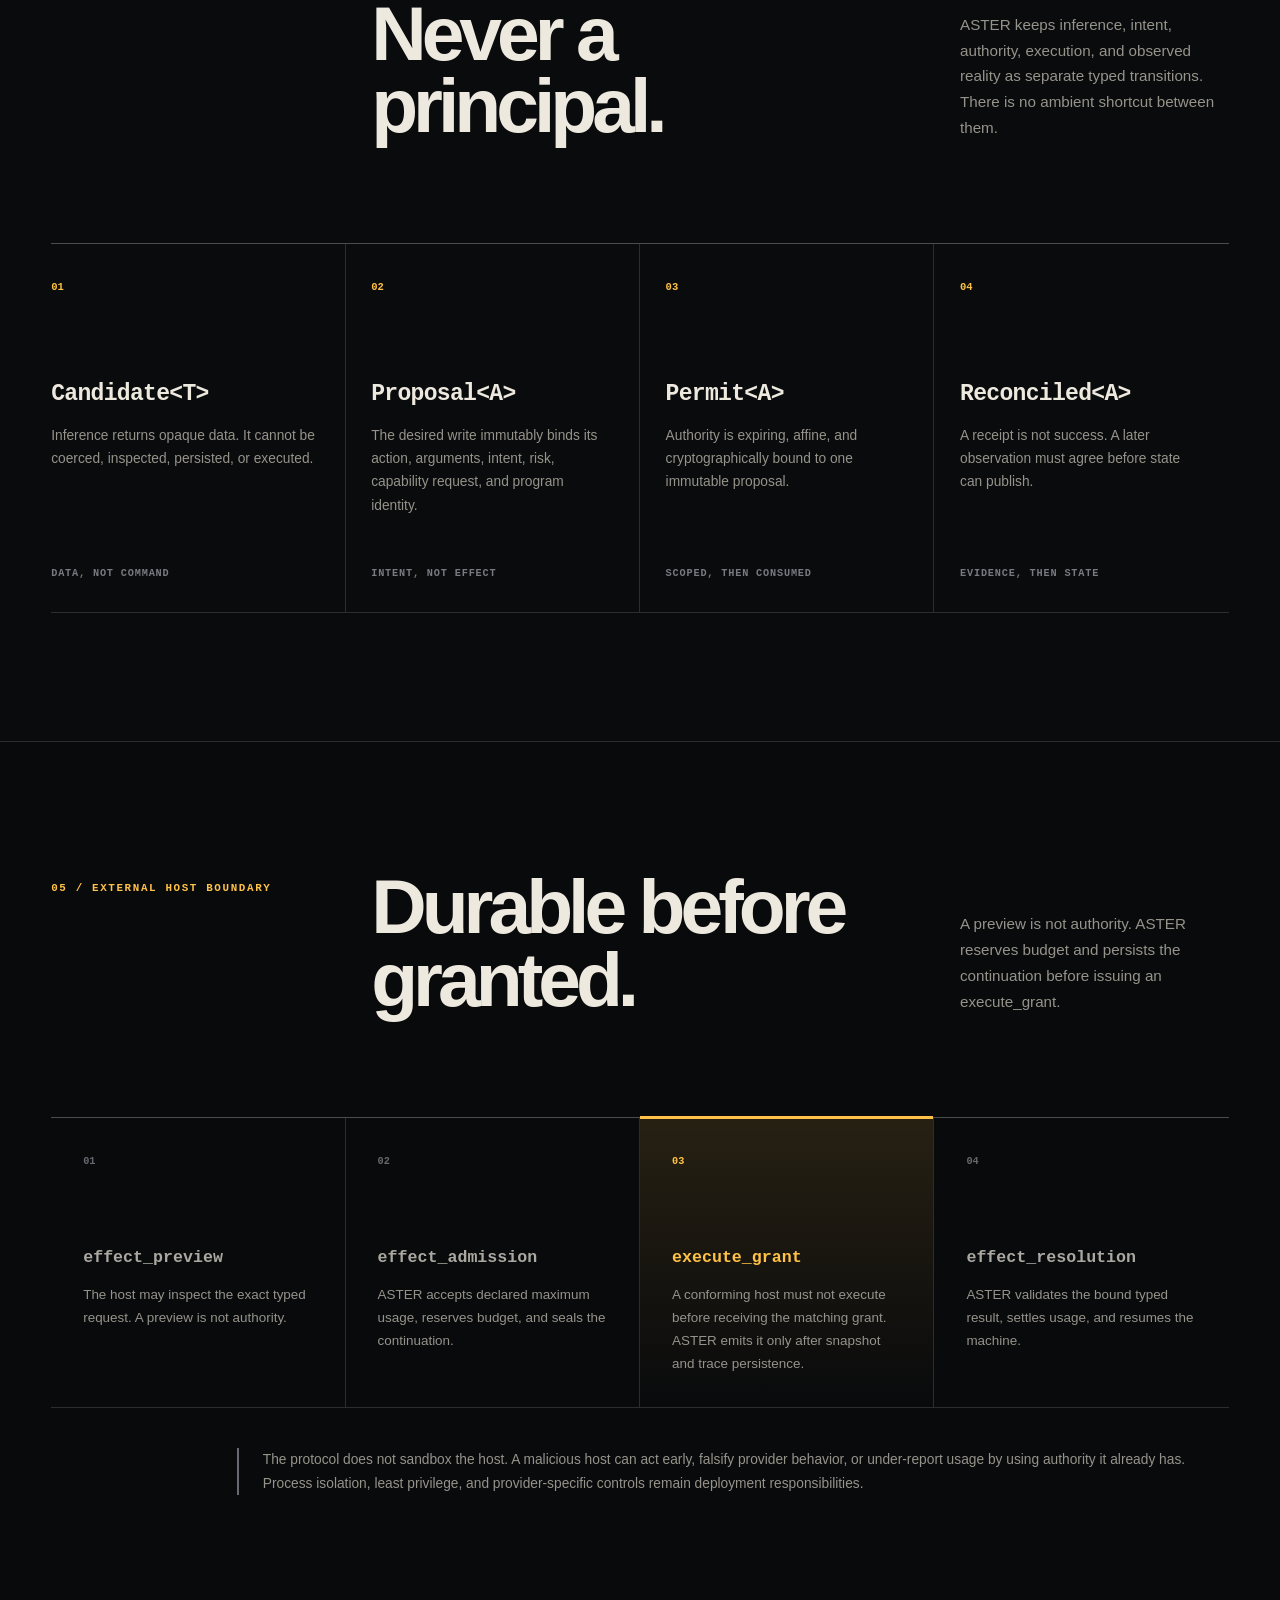
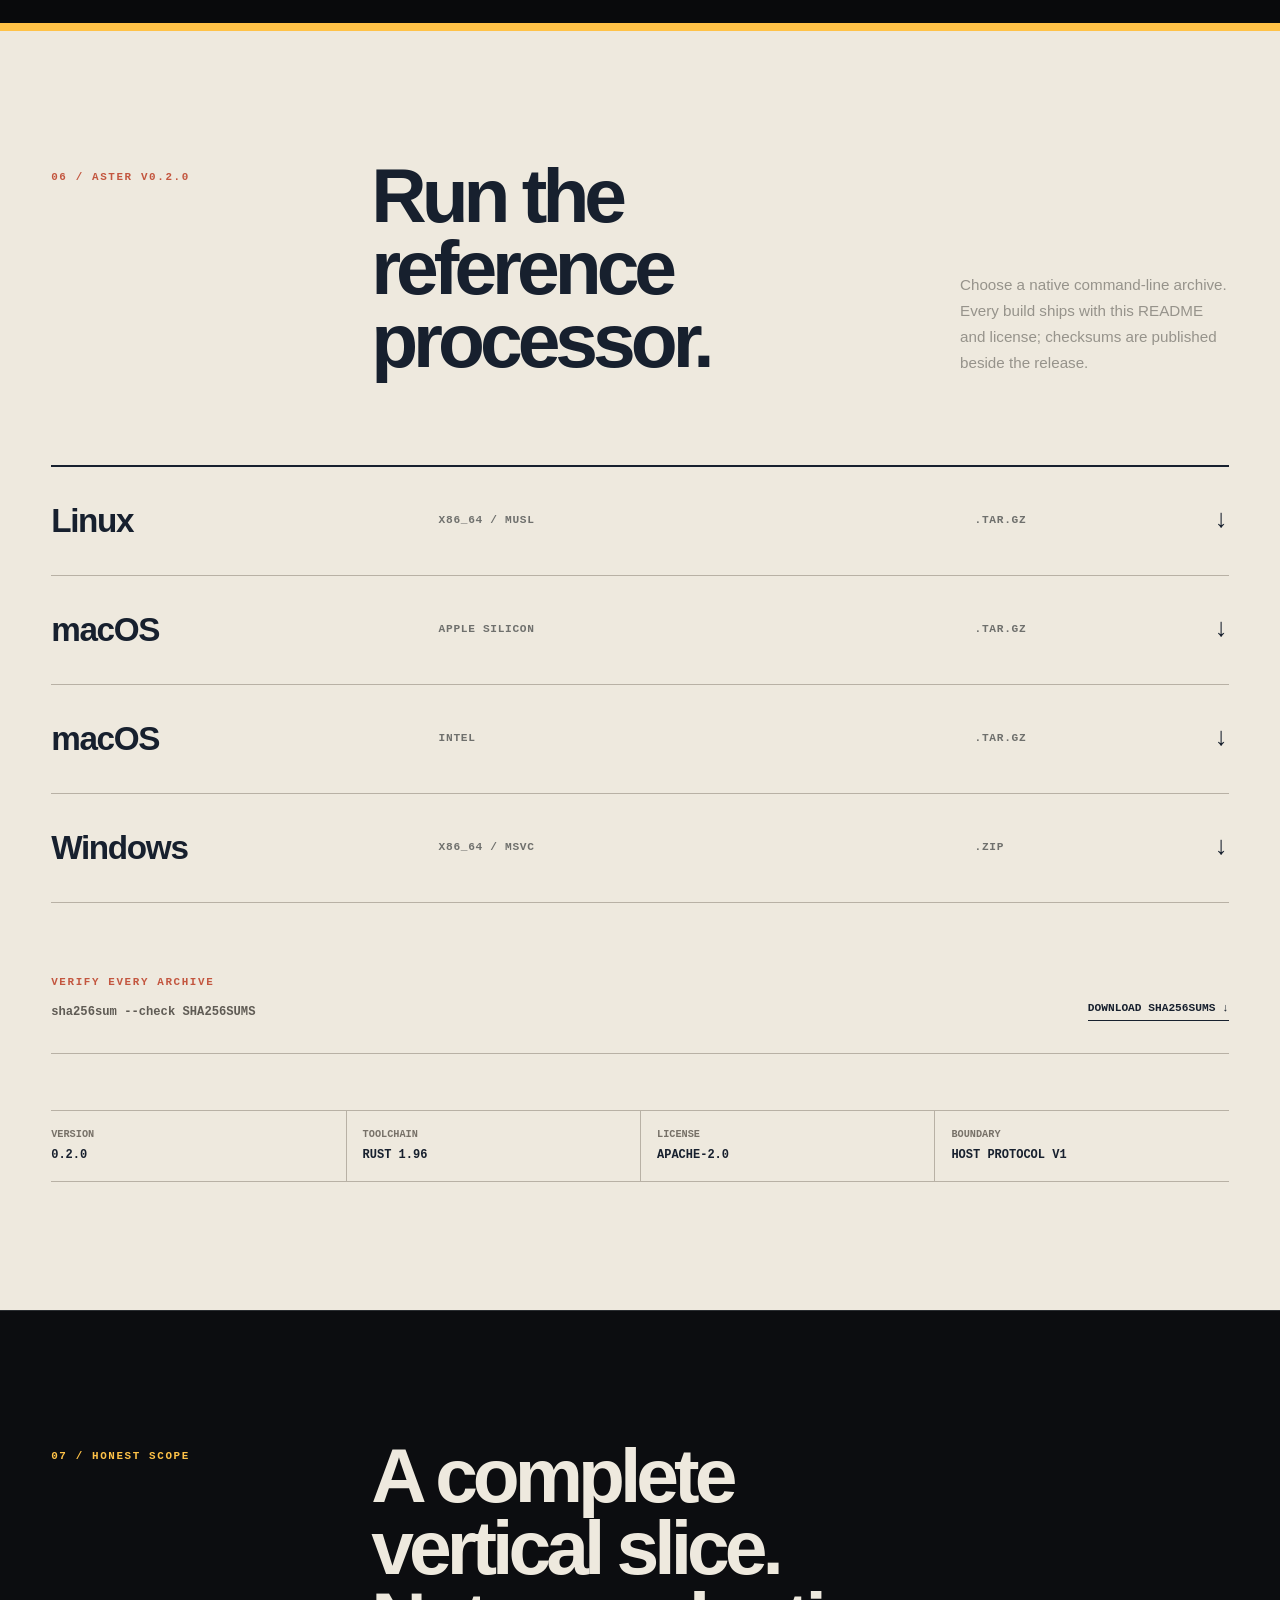
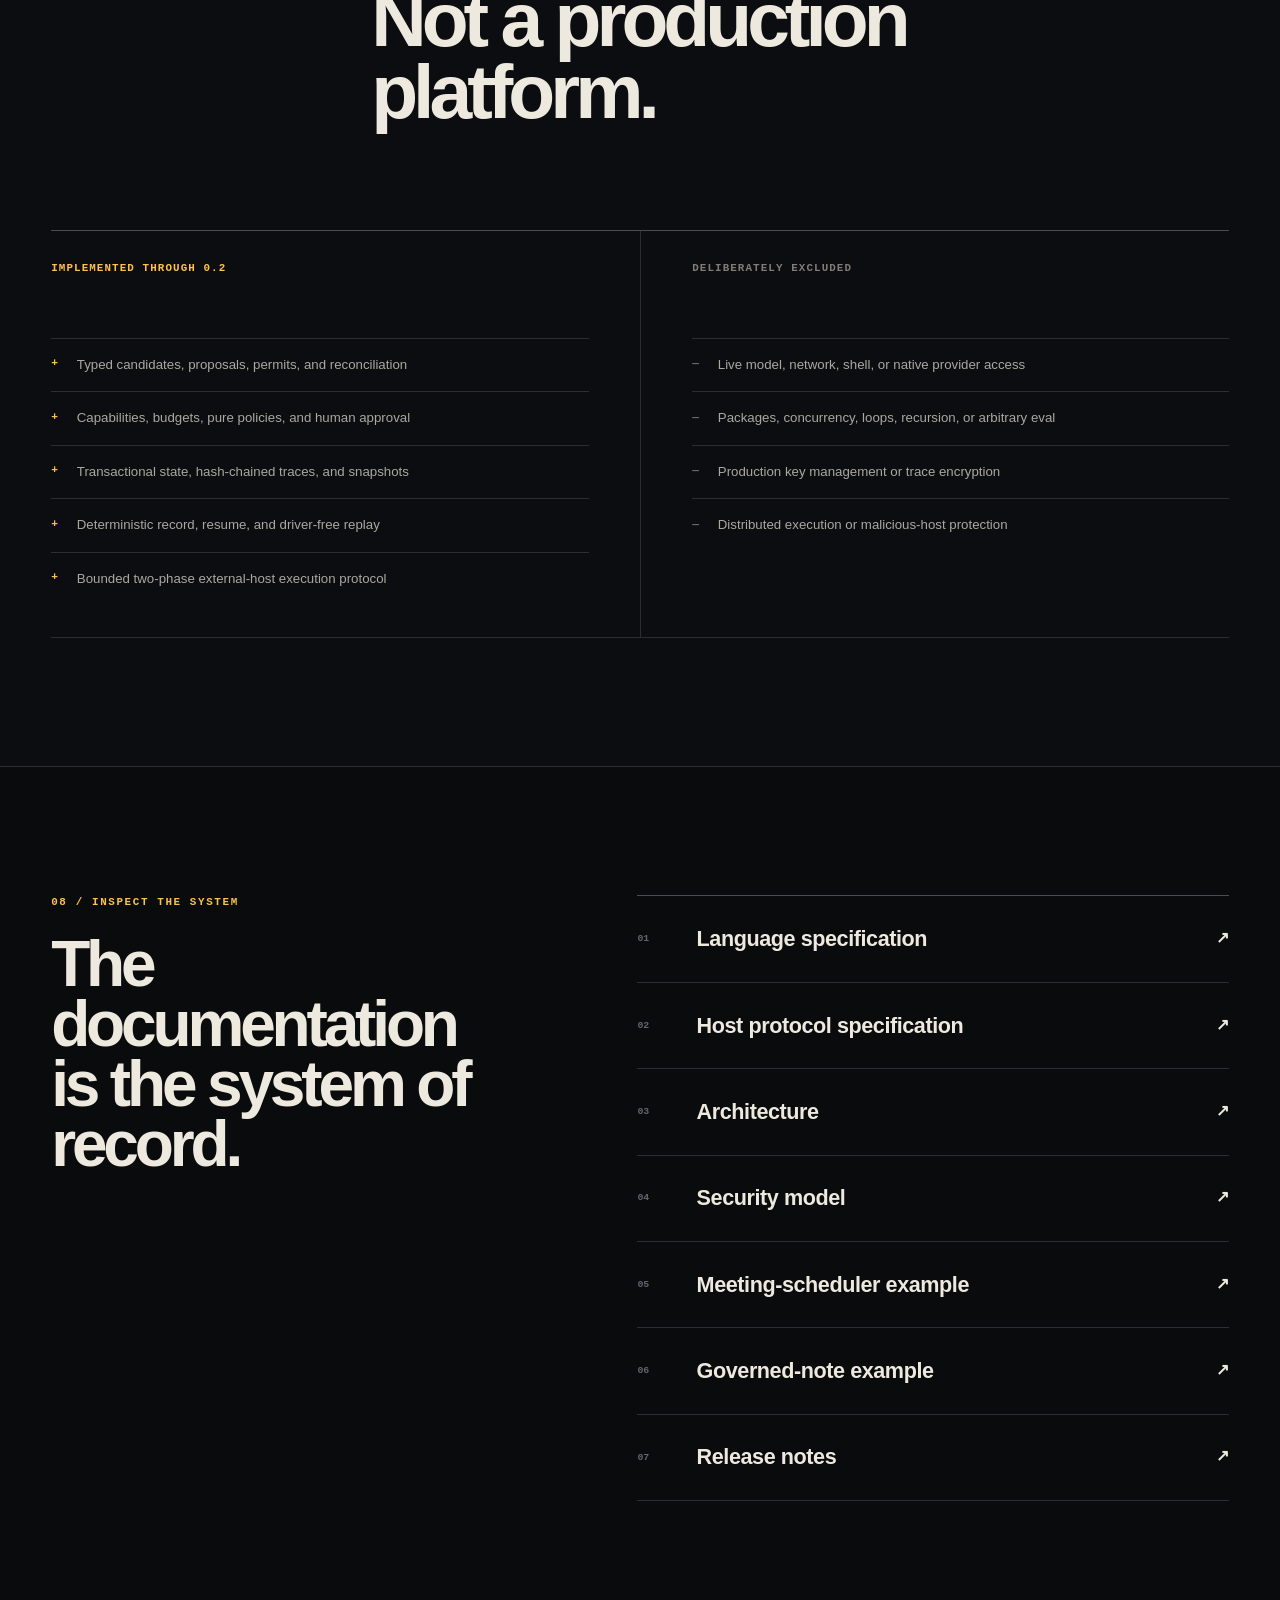
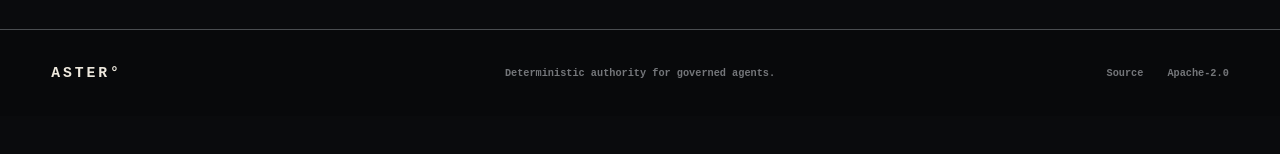
==== commit ead5436b: "Clarify execute grant host boundary" ====
--- a/site/index.html
+++ b/site/index.html
@@ -331,7 +331,7 @@
           <li class="protocol-step reveal" data-reveal>
             <span>03</span>
             <strong>execute_grant</strong>
-            <p>Only the matching grant permits execution after snapshot and trace persistence.</p>
+            <p>A conforming host must not execute before receiving the matching grant. ASTER emits it only after snapshot and trace persistence.</p>
           </li>
           <li class="protocol-step reveal" data-reveal>
             <span>04</span>
@@ -340,7 +340,7 @@
           </li>
         </ol>
         <p class="host-warning reveal" data-reveal>
-          The host remains outside ASTER's trust boundary. Process isolation and least privilege remain deployment responsibilities.
+          The protocol does not sandbox the host. A malicious host can act early, falsify provider behavior, or under-report usage by using authority it already has. Process isolation, least privilege, and provider-specific controls remain deployment responsibilities.
         </p>
       </section>
 
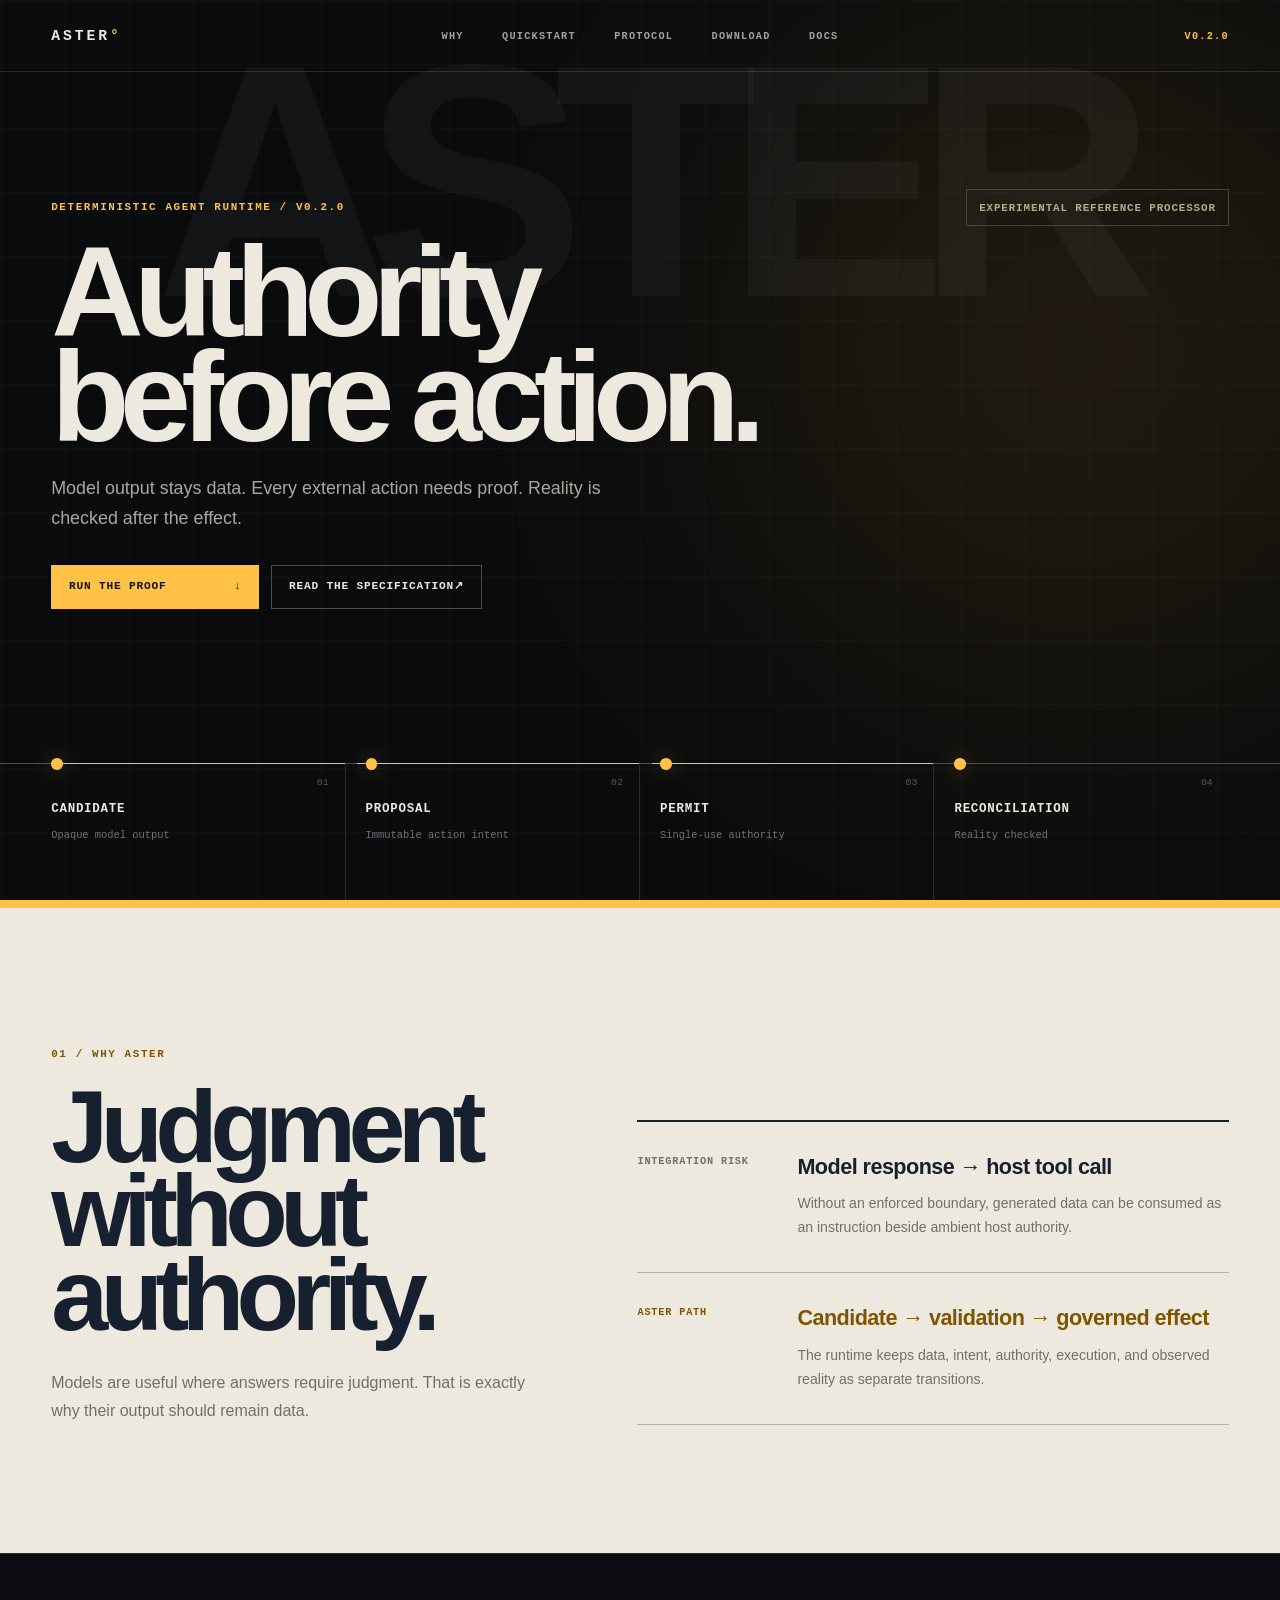
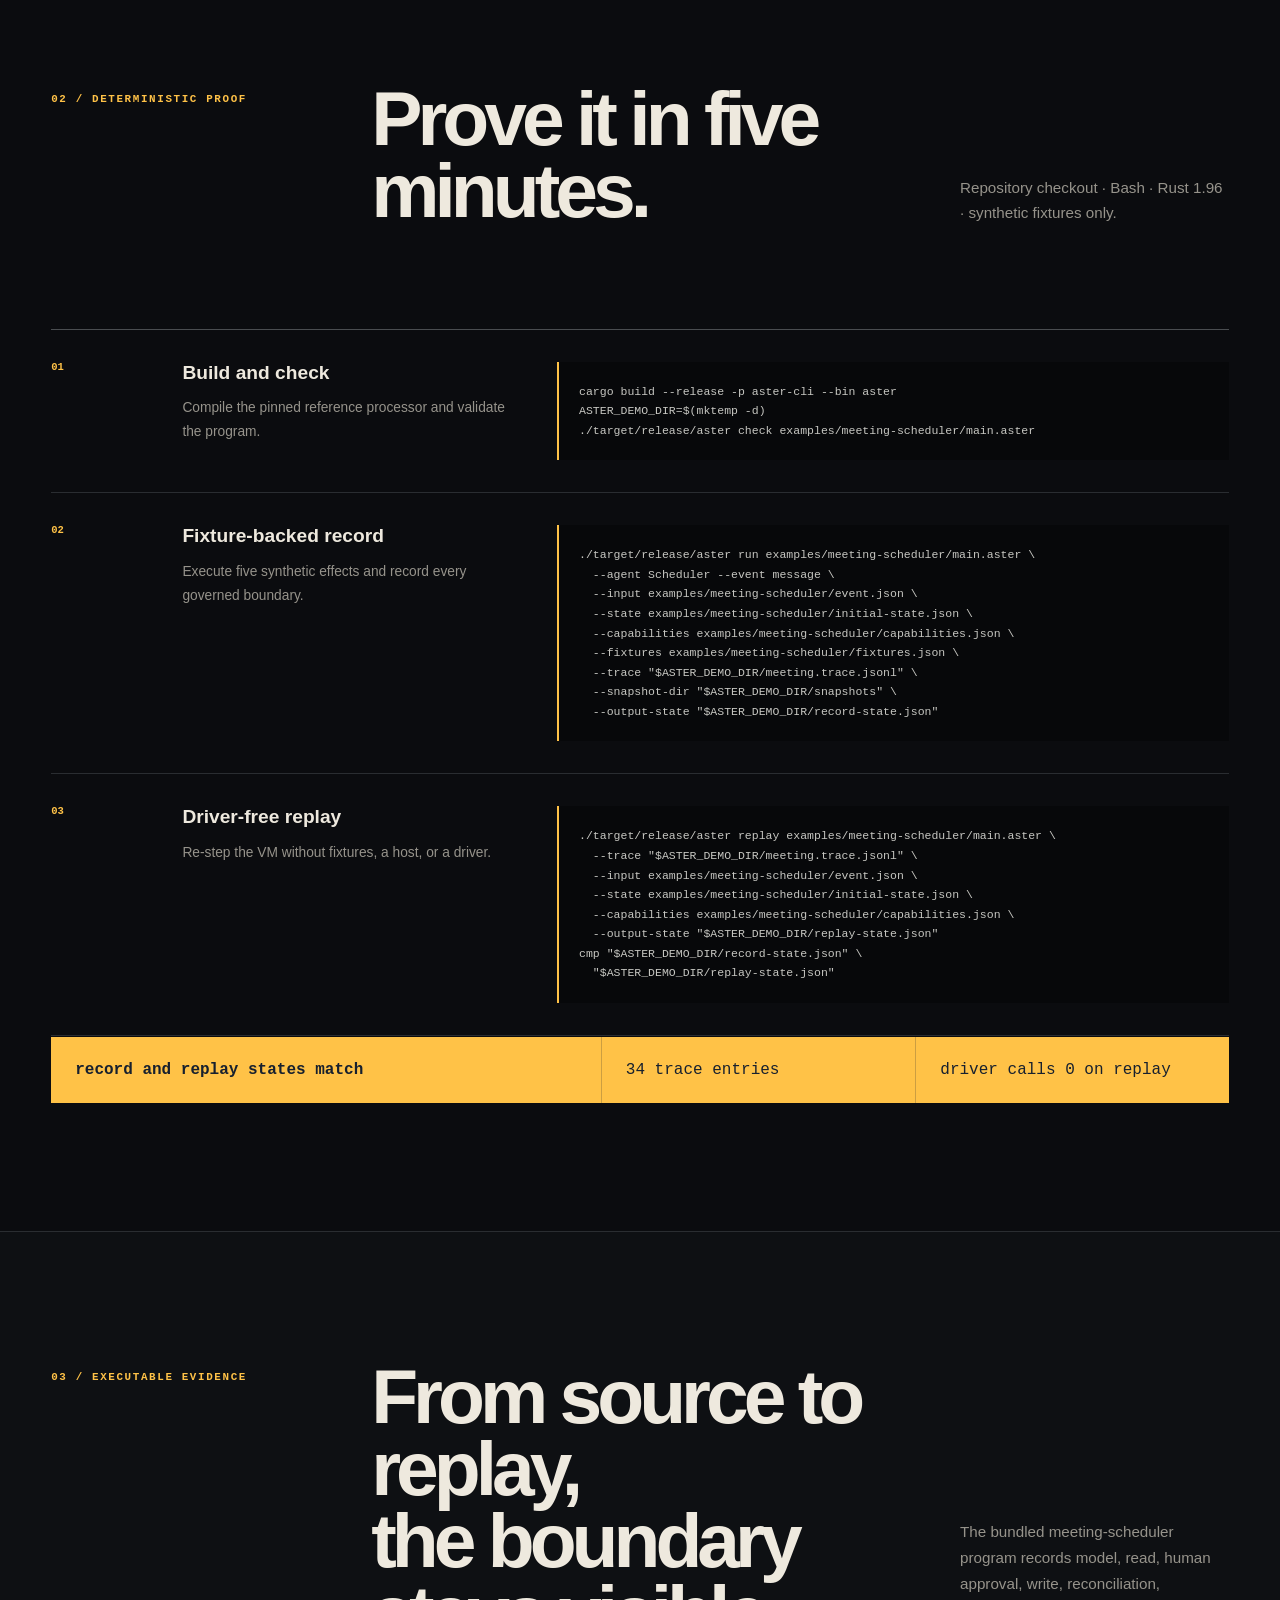
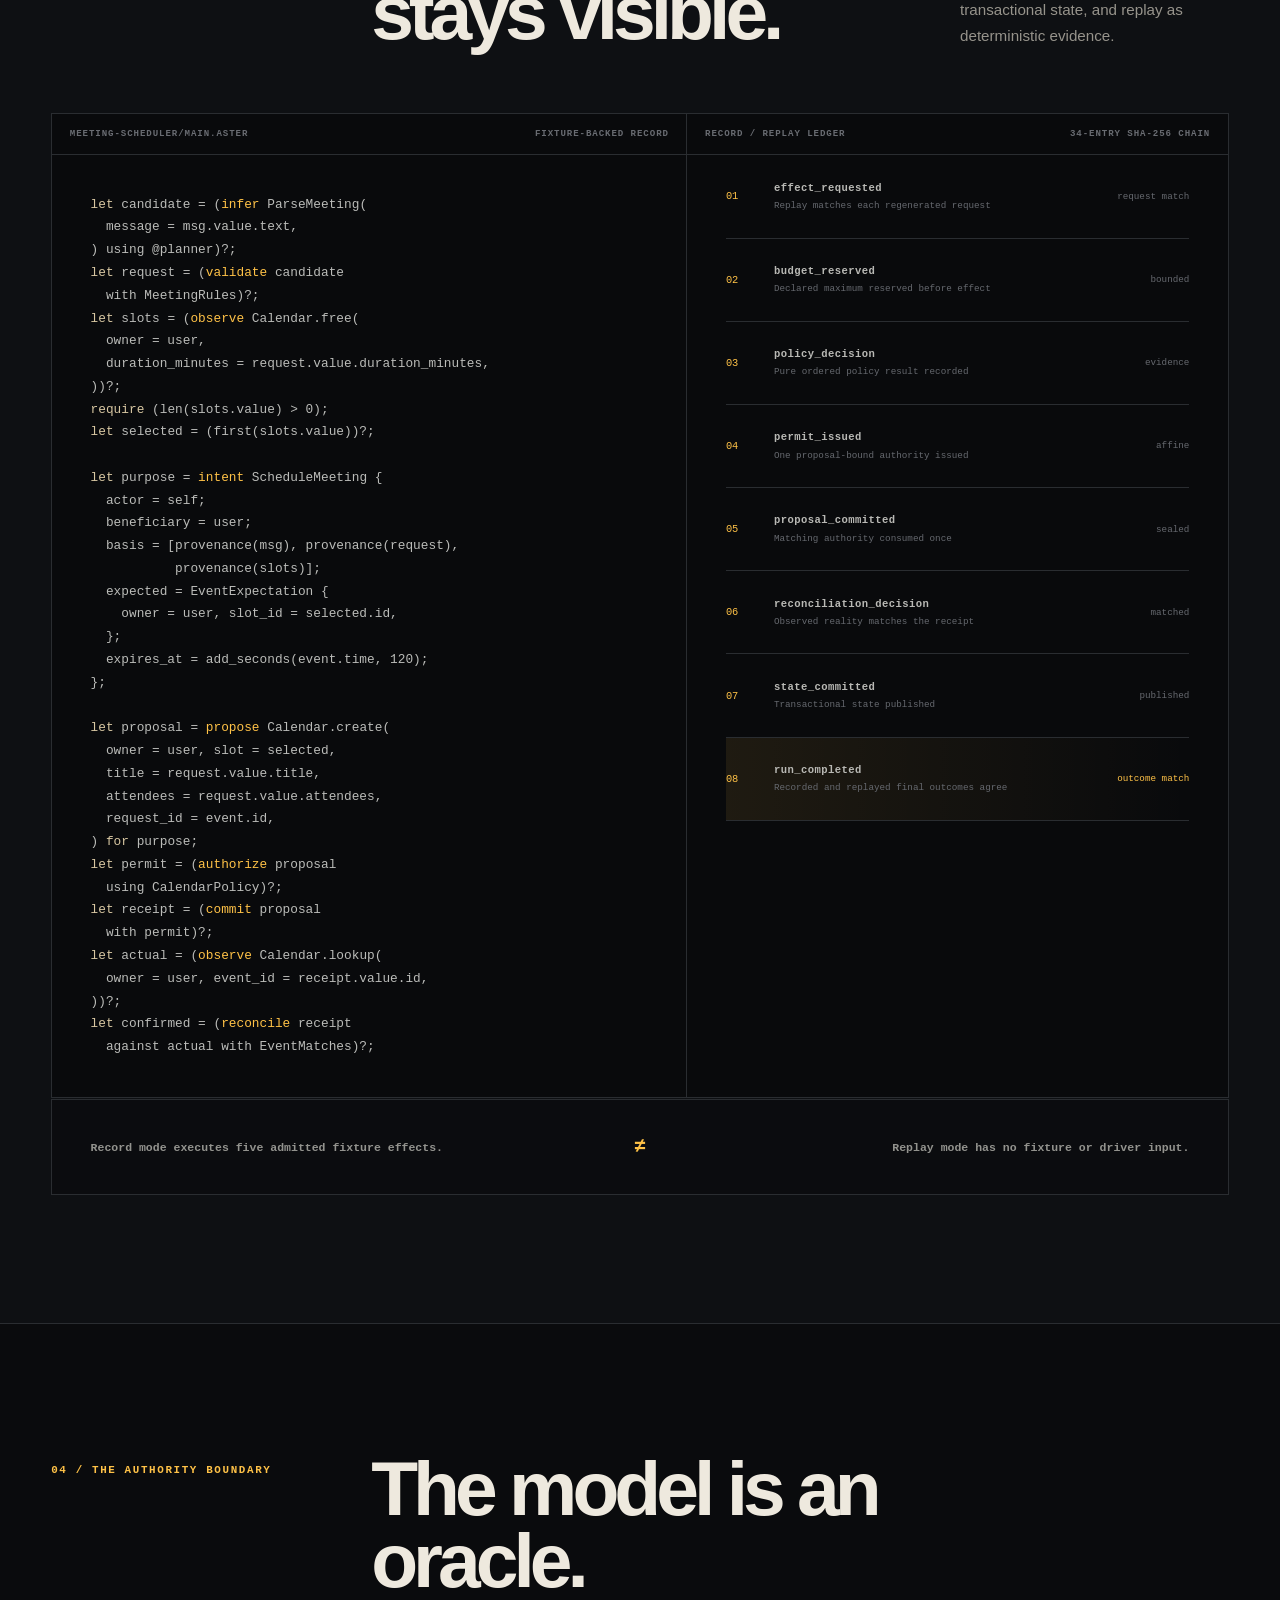
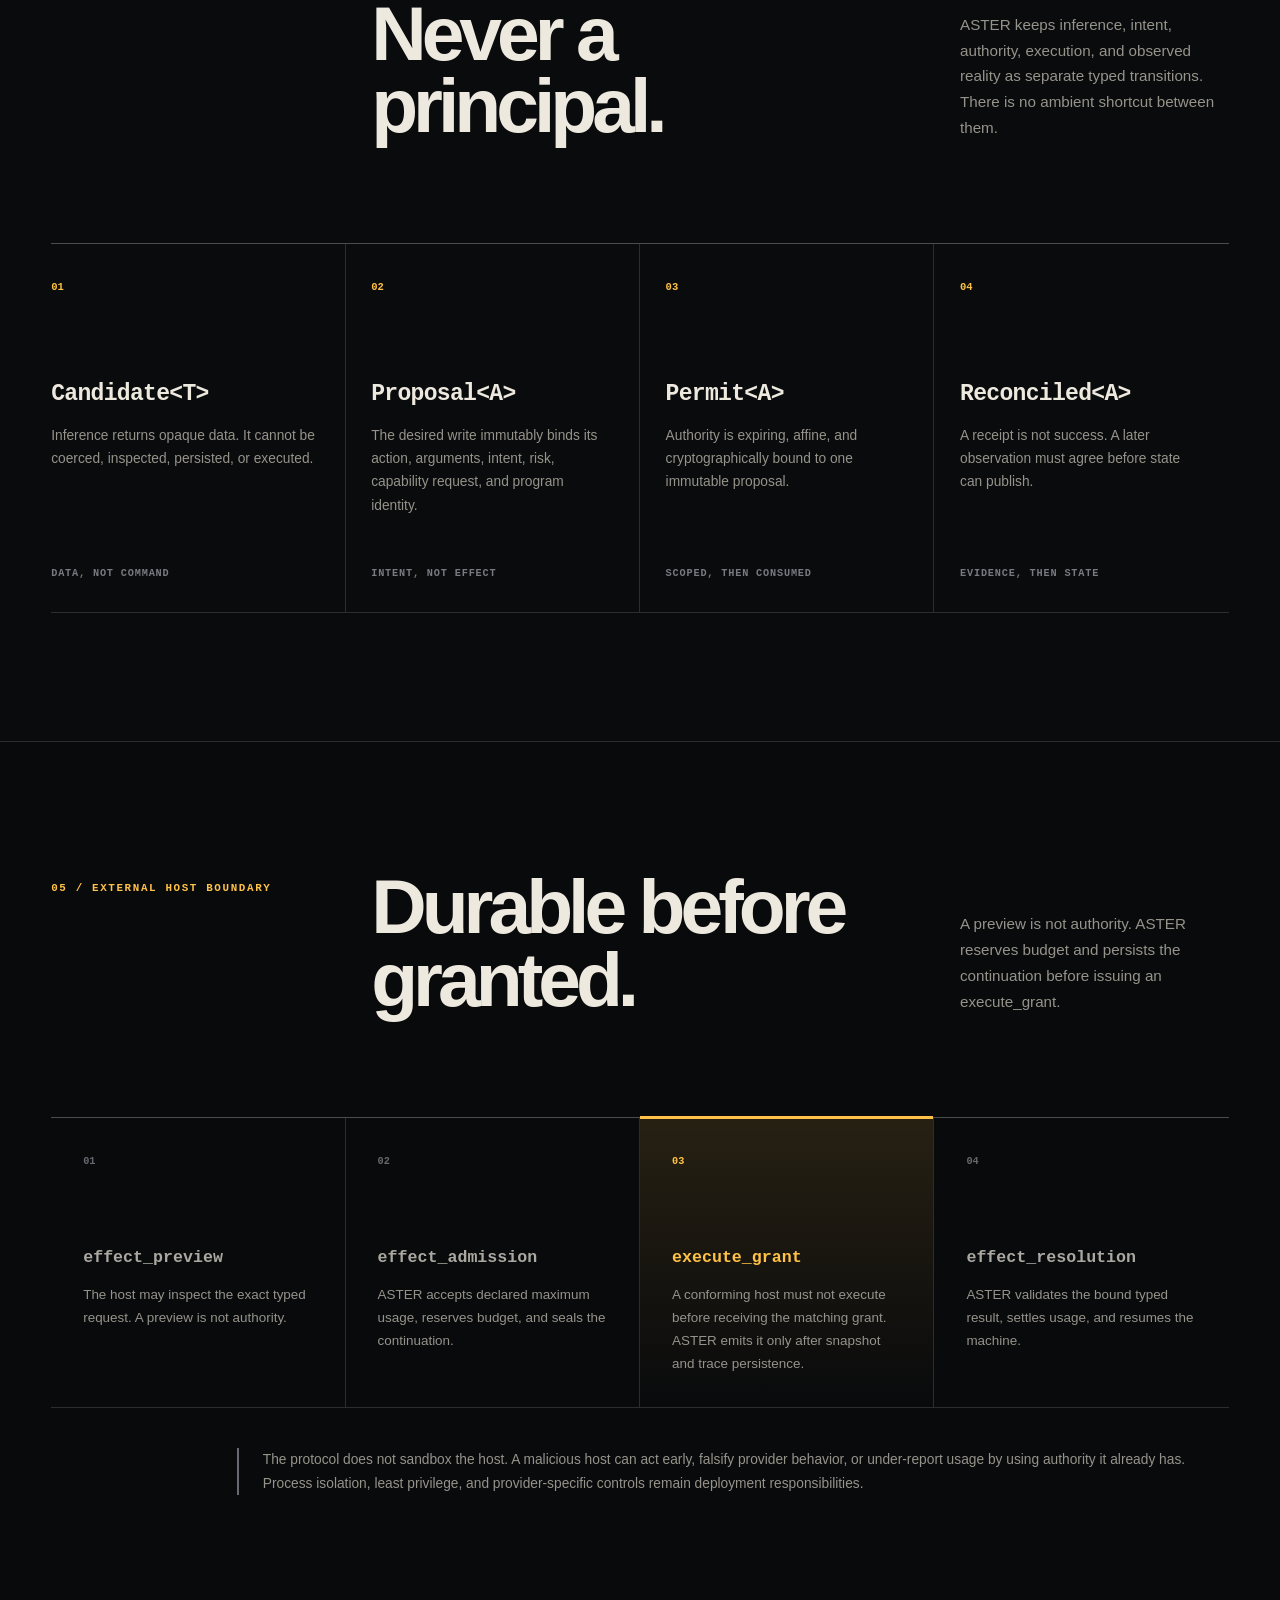
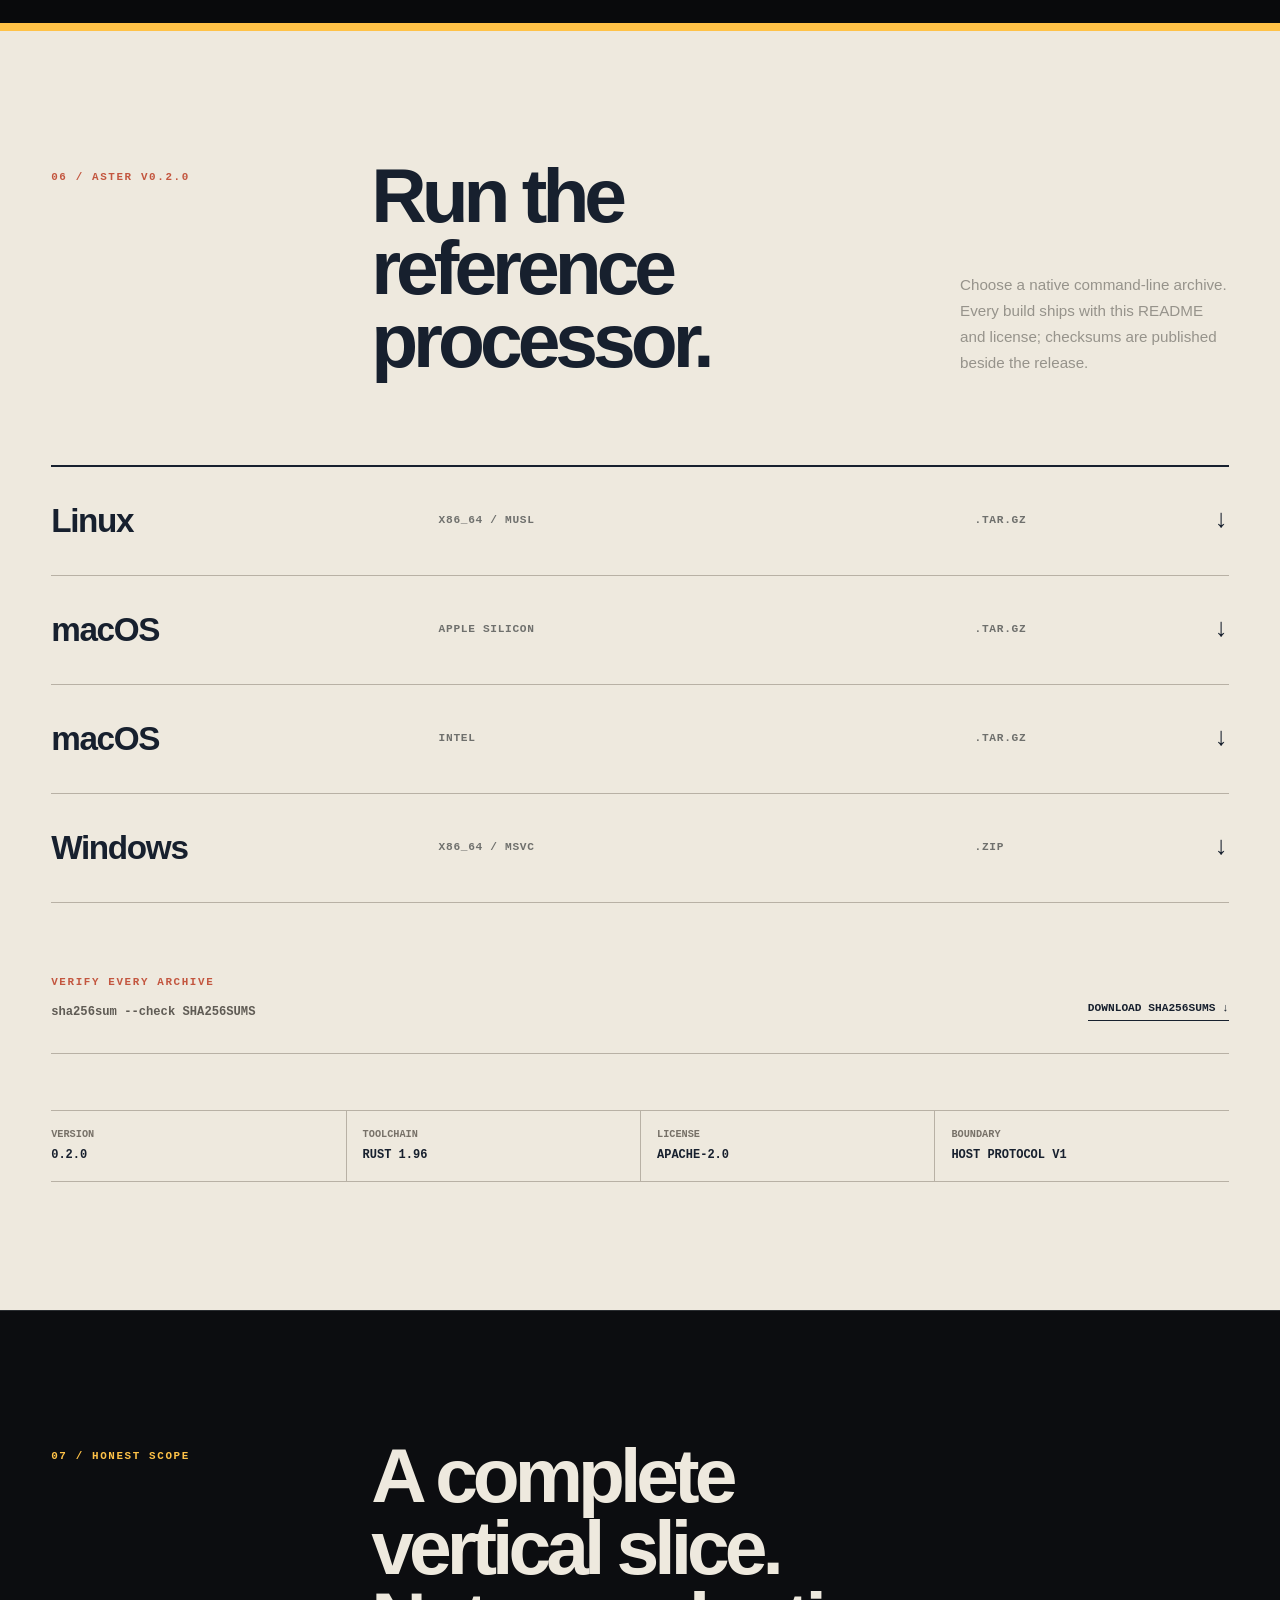
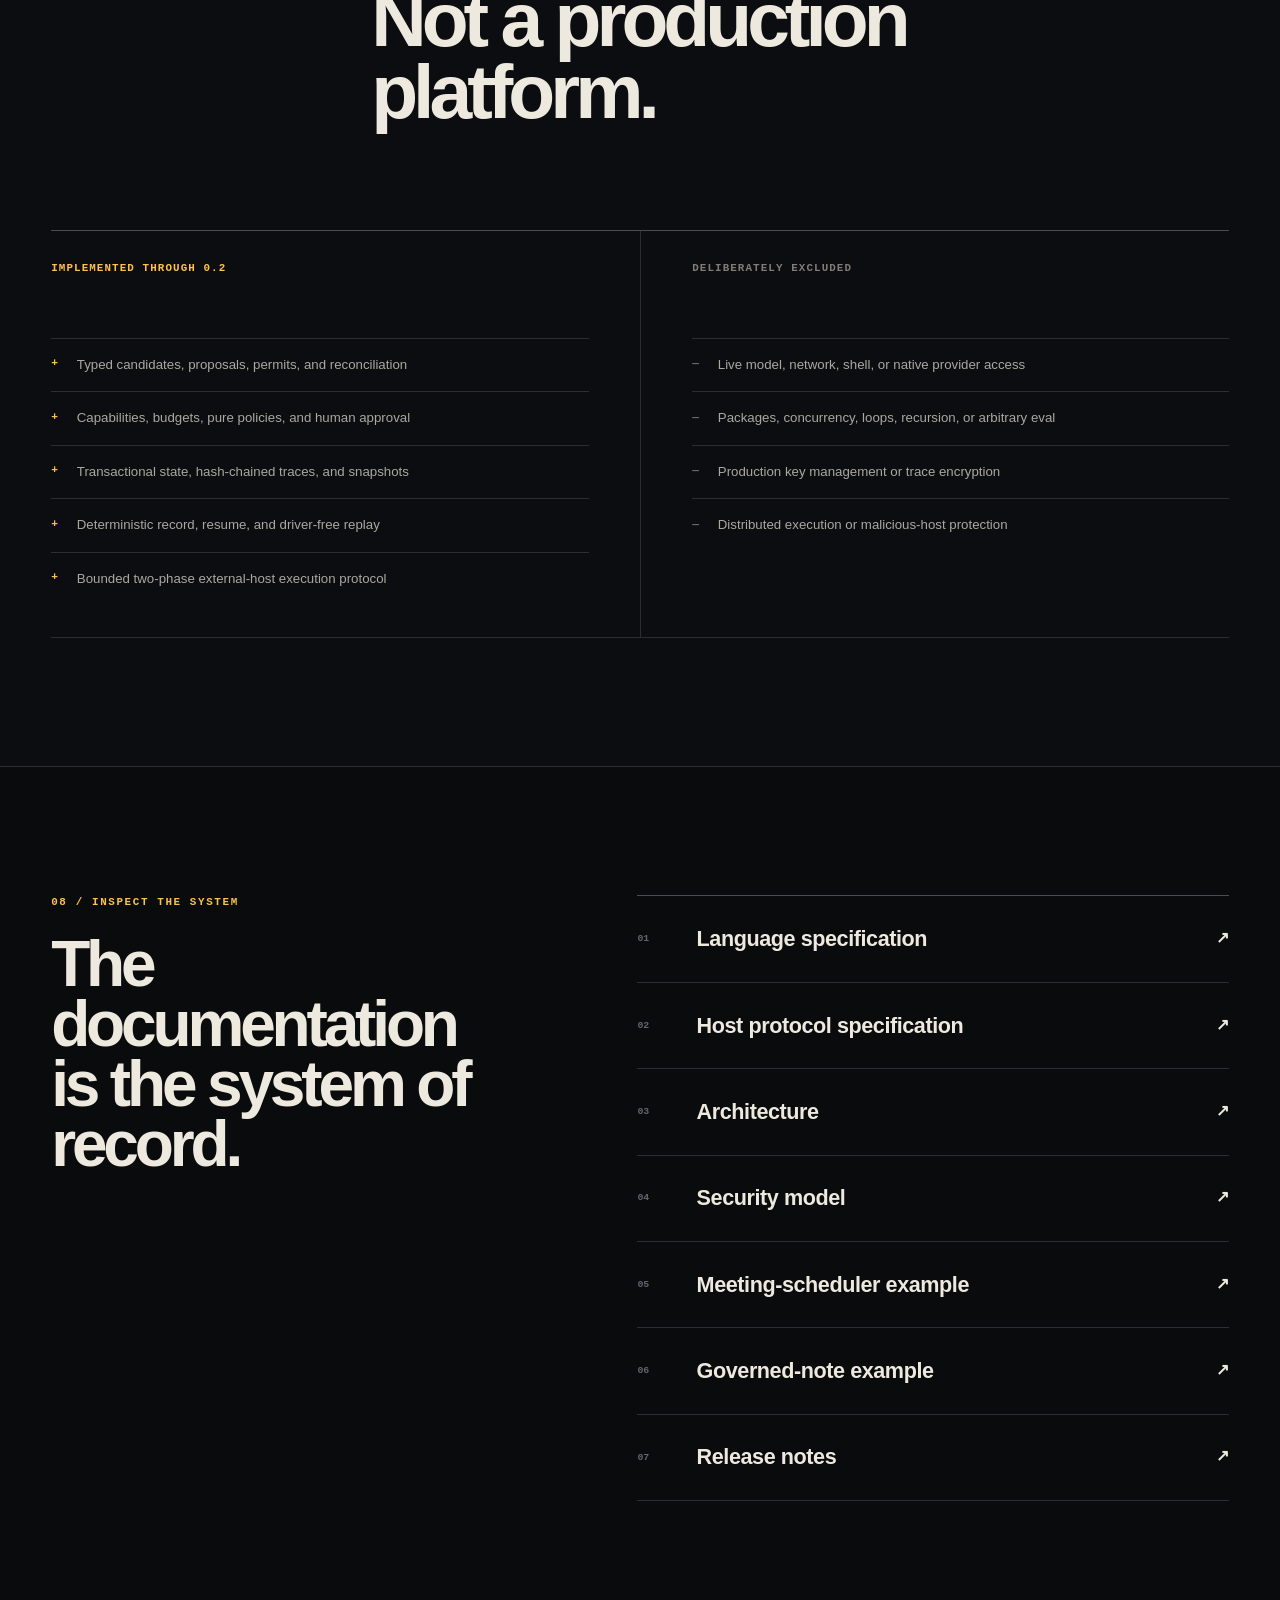
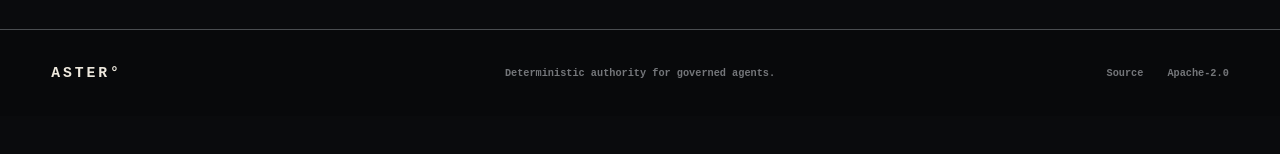
==== commit 489ae6c7: "Fix Pages contrast and replay evidence" ====
--- a/site/index.html
+++ b/site/index.html
@@ -223,8 +223,8 @@
             <ol>
               <li>
                 <span>01</span>
-                <div><strong>effect_requested</strong><small>Canonical typed request recorded</small></div>
-                <code>request</code>
+                <div><strong>effect_requested</strong><small>Replay matches each regenerated request</small></div>
+                <code>request match</code>
               </li>
               <li>
                 <span>02</span>
@@ -258,8 +258,8 @@
               </li>
               <li class="ledger-result">
                 <span>08</span>
-                <div><strong>run_completed</strong><small>Record and replay requests agree</small></div>
-                <code>driver calls 0</code>
+                <div><strong>run_completed</strong><small>Recorded and replayed final outcomes agree</small></div>
+                <code>outcome match</code>
               </li>
             </ol>
           </div>
--- a/site/styles.css
+++ b/site/styles.css
@@ -12,6 +12,7 @@
   --line-strong: #4a4d50;
   --amber: #ffc247;
   --amber-soft: #d79a24;
+  --amber-on-paper: #805500;
   --red: #c3563f;
   --sans: Inter, "Helvetica Neue", Helvetica, Arial, sans-serif;
   --mono: "SFMono-Regular", Consolas, "Liberation Mono", Menlo, monospace;
@@ -463,9 +464,10 @@
   line-height: 1.7;
 }
 
-.comparison-aster > span,
-.comparison-aster strong {
-  color: var(--amber-soft);
+.why .section-index,
+.why .comparison-aster > span,
+.why .comparison-aster strong {
+  color: var(--amber-on-paper);
 }
 
 .quickstart {
